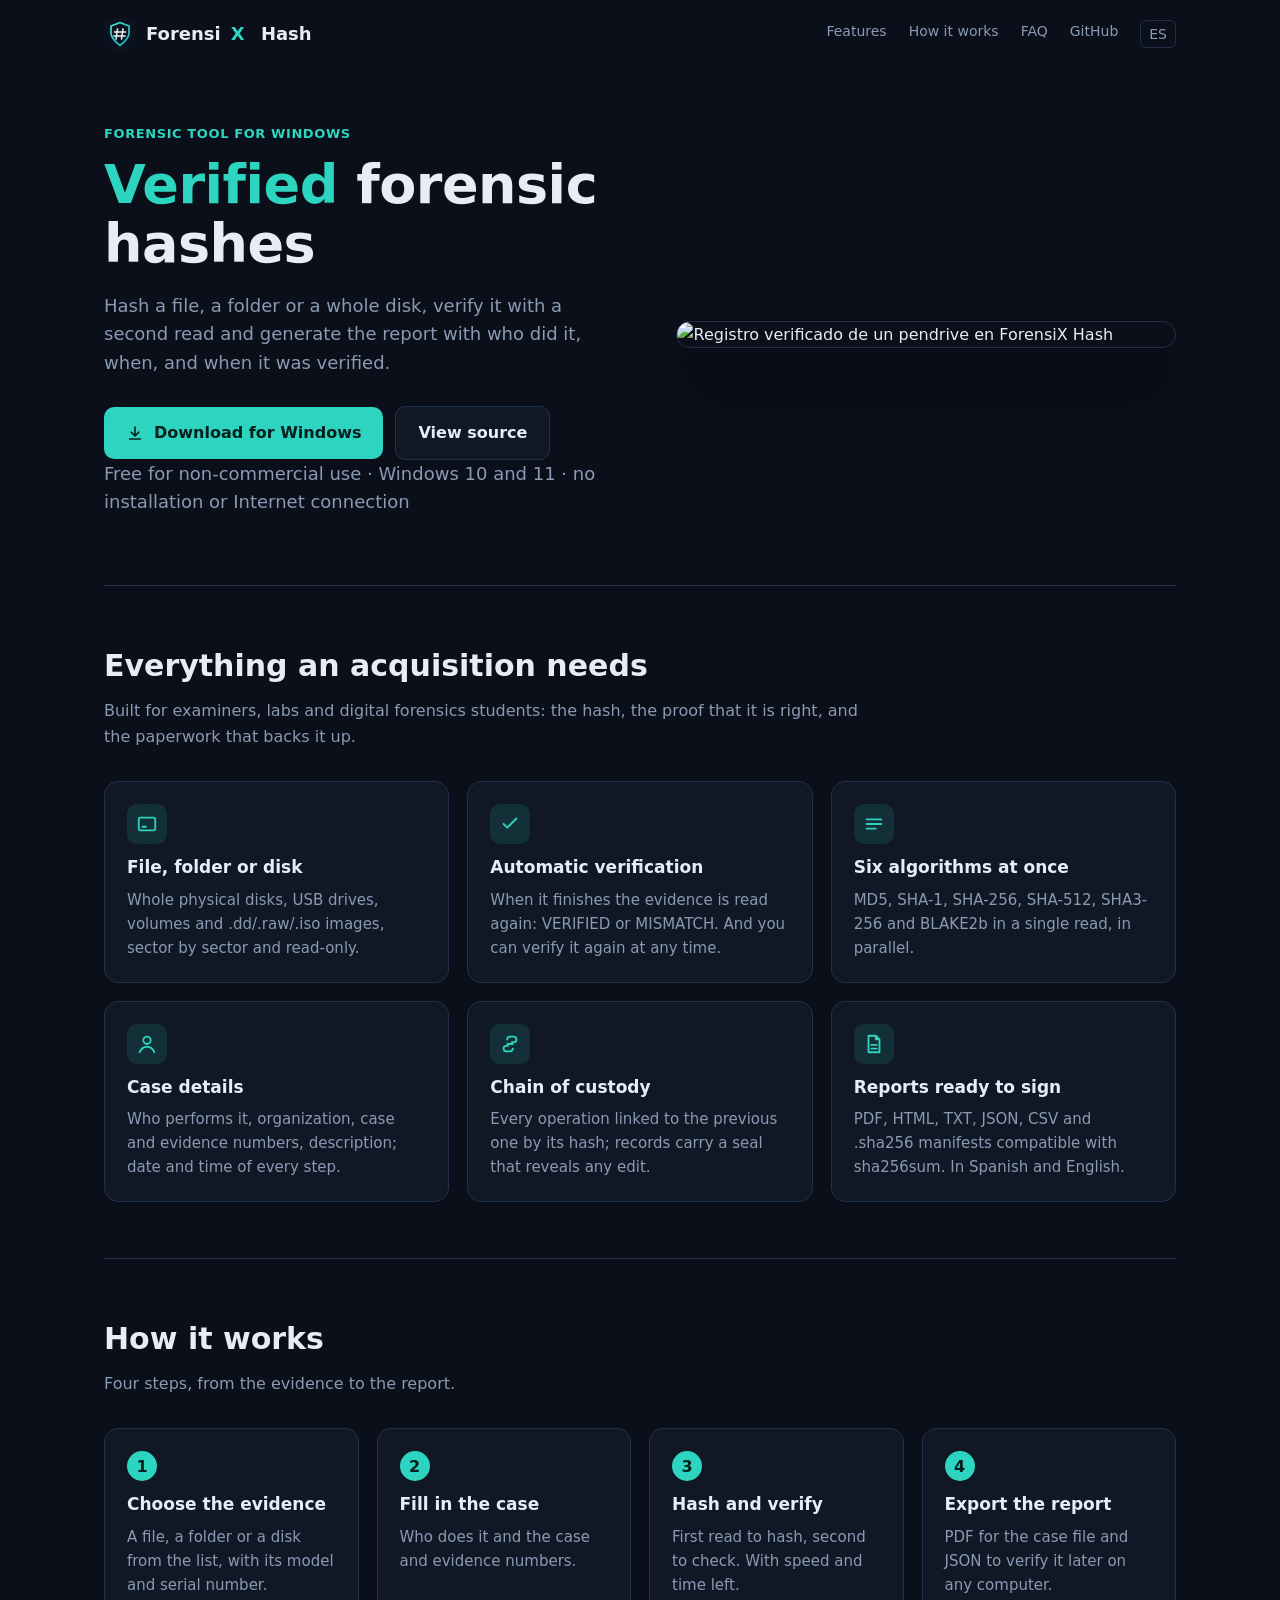
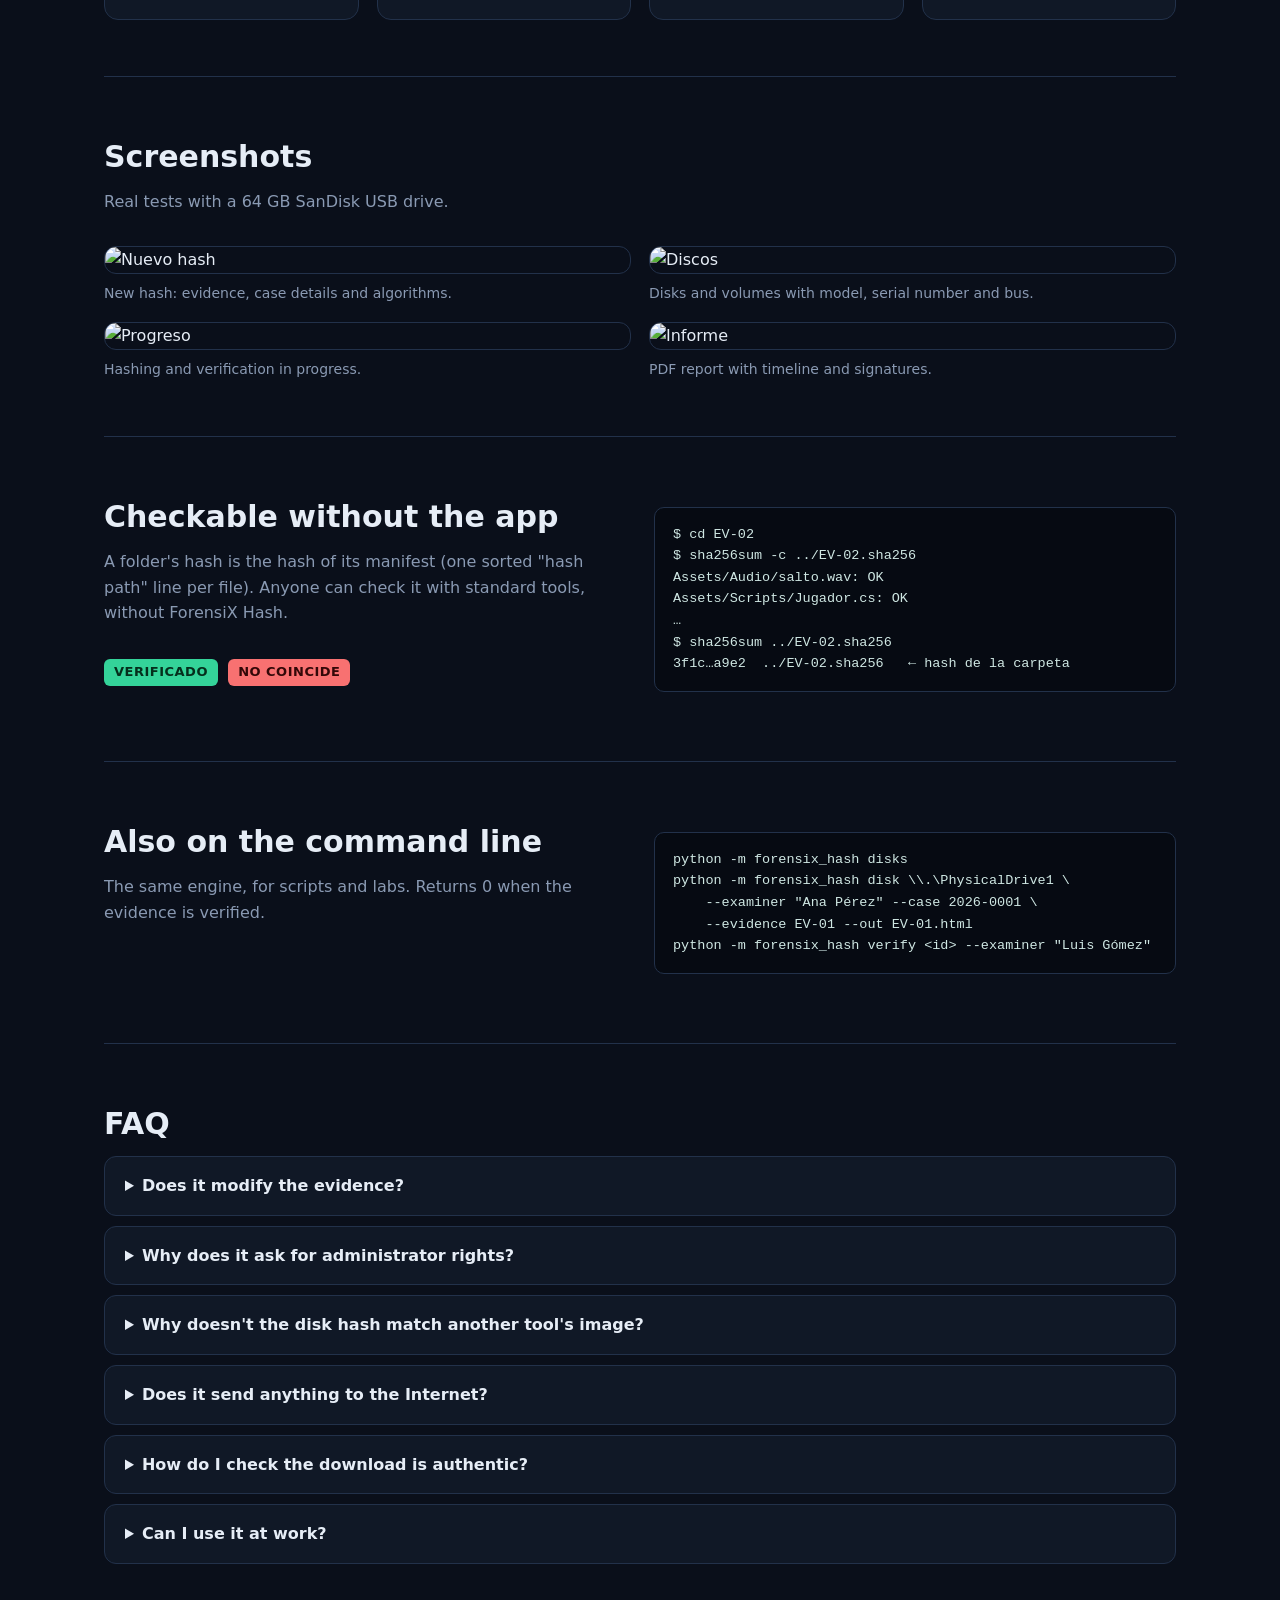
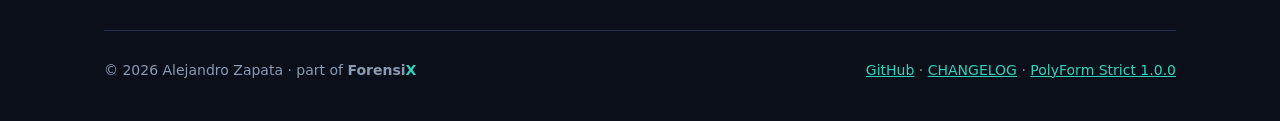
==== docs/index.html @ 22930529 "ForensiX Hash 1.0.0: hashes forenses verificados Hash de archivos, carpetas y discos (disco físico, " ====
<!doctype html>
<html lang="es">
<head>
  <meta charset="utf-8">
  <meta name="viewport" content="width=device-width, initial-scale=1">
  <title>ForensiX Hash · hashes forenses verificados</title>
  <meta name="description" content="Calcula y verifica los hashes de archivos, carpetas y discos con los datos del caso, cadena de custodia e informes PDF. Gratis para uso no comercial.">
  <link rel="icon" href="favicon.png" type="image/png">
  <meta property="og:title" content="ForensiX Hash">
  <meta property="og:description" content="Hashes forenses verificados de archivos, carpetas y discos, con cadena de custodia e informes.">
  <meta property="og:image" content="https://zapermaster.github.io/ForensiX-Hash/social.png">
  <meta property="og:url" content="https://zapermaster.github.io/ForensiX-Hash/">
  <meta name="twitter:card" content="summary_large_image">
  <style>
    :root {
      --bg: #0a0f1a; --panel: #101826; --panel-2: #152033; --border: #22314a;
      --text: #e6edf6; --muted: #8a9ab3; --accent: #2dd4bf; --ok: #34d399; --bad: #f87171;
      --mono: "Cascadia Mono", Consolas, ui-monospace, monospace;
    }
    * { box-sizing: border-box; }
    body { margin: 0; background: var(--bg); color: var(--text); font: 16px/1.6 "Segoe UI", system-ui, -apple-system, sans-serif; }
    a { color: var(--accent); }
    .wrap { max-width: 1120px; margin: 0 auto; padding: 0 24px; }
    nav { display: flex; align-items: center; justify-content: space-between; padding: 18px 0; }
    .brand { display: flex; align-items: center; gap: 10px; font-weight: 650; font-size: 18px; color: var(--text); text-decoration: none; }
    .brand b { color: var(--accent); }
    .brand img { width: 32px; height: 32px; }
    nav .links { display: flex; gap: 22px; font-size: 14px; }
    nav .links a { color: var(--muted); text-decoration: none; }
    nav .links a:hover { color: var(--text); }
    .lang { border: 1px solid var(--border); border-radius: 6px; padding: 2px 8px; }

    .hero { display: grid; grid-template-columns: 1.05fr 1fr; gap: 48px; align-items: center; padding: 56px 0 40px; }
    .eyebrow { color: var(--accent); font-weight: 600; letter-spacing: .6px; text-transform: uppercase; font-size: 13px; }
    h1 { font-size: clamp(34px, 5vw, 54px); line-height: 1.1; margin: 10px 0 18px; letter-spacing: -.5px; }
    h1 span { color: var(--accent); }
    .hero p { color: var(--muted); font-size: 18px; margin: 0 0 28px; }
    .cta { display: flex; gap: 12px; flex-wrap: wrap; align-items: center; }
    .button { display: inline-flex; align-items: center; gap: 10px; padding: 13px 22px; border-radius: 10px; font-weight: 600; text-decoration: none; }
    .button.primary { background: var(--accent); color: #04201d; }
    .button.secondary { border: 1px solid var(--border); color: var(--text); background: var(--panel); }
    .button svg { width: 18px; height: 18px; fill: none; stroke: currentColor; stroke-width: 2.2; stroke-linecap: round; stroke-linejoin: round; }
    .small { color: var(--muted); font-size: 13px; margin-top: 14px; }
    .shot { border-radius: 14px; border: 1px solid var(--border); box-shadow: 0 30px 80px rgba(0, 0, 0, .5); width: 100%; display: block; }

    section { padding: 56px 0; border-top: 1px solid var(--border); }
    h2 { font-size: 30px; margin: 0 0 8px; }
    .lead { color: var(--muted); margin: 0 0 32px; max-width: 760px; }
    .grid { display: grid; grid-template-columns: repeat(3, 1fr); gap: 18px; }
    .card { background: var(--panel); border: 1px solid var(--border); border-radius: 14px; padding: 22px; }
    .card h3 { margin: 10px 0 6px; font-size: 17px; }
    .card p { margin: 0; color: var(--muted); font-size: 15px; }
    .icon { width: 40px; height: 40px; border-radius: 10px; display: grid; place-items: center; background: rgba(45, 212, 191, .12); color: var(--accent); }
    .icon svg { width: 22px; height: 22px; fill: none; stroke: currentColor; stroke-width: 2; stroke-linecap: round; stroke-linejoin: round; }

    .steps { counter-reset: step; display: grid; grid-template-columns: repeat(4, 1fr); gap: 18px; }
    .steps .card::before { counter-increment: step; content: counter(step); display: grid; place-items: center; width: 30px; height: 30px; border-radius: 50%; background: var(--accent); color: #04201d; font-weight: 700; }

    .gallery { display: grid; grid-template-columns: 1fr 1fr; gap: 18px; }
    .gallery figure { margin: 0; }
    .gallery img { width: 100%; border-radius: 12px; border: 1px solid var(--border); display: block; }
    .gallery figcaption { color: var(--muted); font-size: 14px; margin-top: 8px; }

    pre { background: #060a12; border: 1px solid var(--border); border-radius: 10px; padding: 16px 18px; overflow: auto; font: 13.5px/1.6 var(--mono); color: #cfe7e3; }
    code { font-family: var(--mono); font-size: .92em; }
    .two { display: grid; grid-template-columns: 1fr 1fr; gap: 28px; align-items: start; }
    .verdict { display: inline-block; font-weight: 700; letter-spacing: .5px; padding: 3px 10px; border-radius: 6px; font-size: 13px; }
    .verdict.ok { background: var(--ok); color: #052e1c; }
    .verdict.bad { background: var(--bad); color: #330808; }

    details { background: var(--panel); border: 1px solid var(--border); border-radius: 12px; padding: 16px 20px; margin-bottom: 10px; }
    summary { cursor: pointer; font-weight: 600; }
    details p { color: var(--muted); margin: 10px 0 0; }

    footer { border-top: 1px solid var(--border); padding: 28px 0 40px; color: var(--muted); font-size: 14px; display: flex; justify-content: space-between; gap: 16px; flex-wrap: wrap; }

    @media (max-width: 880px) {
      .hero, .two, .gallery { grid-template-columns: 1fr; }
      .grid { grid-template-columns: 1fr 1fr; }
      .steps { grid-template-columns: 1fr 1fr; }
      nav .links a:not(.lang) { display: none; }
    }
    @media (max-width: 560px) { .grid, .steps { grid-template-columns: 1fr; } }
  </style>
</head>
<body>
<div class="wrap">
  <nav>
    <a class="brand" href="./"><img src="icon.png" alt="">Forensi<b>X</b>&nbsp;Hash</a>
    <div class="links">
      <a href="#funciones" data-es="Funciones" data-en="Features">Funciones</a>
      <a href="#como" data-es="Cómo funciona" data-en="How it works">Cómo funciona</a>
      <a href="#faq" data-es="Preguntas" data-en="FAQ">Preguntas</a>
      <a href="https://github.com/ZaperMaster/ForensiX-Hash">GitHub</a>
      <a href="#" class="lang" id="lang">EN</a>
    </div>
  </nav>

  <header class="hero">
    <div>
      <div class="eyebrow" data-es="Herramienta forense para Windows" data-en="Forensic tool for Windows">Herramienta forense para Windows</div>
      <h1 data-es-html="Hashes forenses <span>verificados</span>" data-en-html="<span>Verified</span> forensic hashes">Hashes forenses <span>verificados</span></h1>
      <p data-es="Calcula los hashes de un archivo, una carpeta o un disco completo, verifícalos con una segunda lectura y genera el informe con quién lo hizo, cuándo y cuándo se verificó."
         data-en="Hash a file, a folder or a whole disk, verify it with a second read and generate the report with who did it, when, and when it was verified.">Calcula los hashes de un archivo, una carpeta o un disco completo, verifícalos con una segunda lectura y genera el informe con quién lo hizo, cuándo y cuándo se verificó.</p>
      <div class="cta">
        <a class="button primary" href="https://github.com/ZaperMaster/ForensiX-Hash/releases/latest/download/ForensiX-Hash.exe">
          <svg viewBox="0 0 24 24"><path d="M12 4v12M7 11l5 5 5-5M5 20h14"/></svg><span data-es="Descargar para Windows" data-en="Download for Windows">Descargar para Windows</span></a>
        <a class="button secondary" href="https://github.com/ZaperMaster/ForensiX-Hash"><span data-es="Ver el código" data-en="View source">Ver el código</span></a>
      </div>
      <p class="small" data-es="Gratis para uso no comercial · Windows 10 y 11 · sin instalación ni conexión a Internet"
         data-en="Free for non-commercial use · Windows 10 and 11 · no installation or Internet connection">Gratis para uso no comercial · Windows 10 y 11 · sin instalación ni conexión a Internet</p>
    </div>
    <img class="shot" src="capturas/resultado.png" alt="Registro verificado de un pendrive en ForensiX Hash">
  </header>
</div>

<div class="wrap">
  <section id="funciones">
    <h2 data-es="Todo lo que necesita una adquisición" data-en="Everything an acquisition needs">Todo lo que necesita una adquisición</h2>
    <p class="lead" data-es="Pensada para peritos, laboratorios y estudiantes de informática forense: el hash, la prueba de que es correcto y el papel que lo acredita."
       data-en="Built for examiners, labs and digital forensics students: the hash, the proof that it is right, and the paperwork that backs it up.">Pensada para peritos, laboratorios y estudiantes de informática forense: el hash, la prueba de que es correcto y el papel que lo acredita.</p>
    <div class="grid">
      <div class="card"><div class="icon"><svg viewBox="0 0 24 24"><rect x="3" y="5" width="18" height="14" rx="2"/><path d="M7 15h4"/></svg></div>
        <h3 data-es="Archivo, carpeta o disco" data-en="File, folder or disk">Archivo, carpeta o disco</h3>
        <p data-es="Discos físicos completos, pendrives, volúmenes e imágenes .dd/.raw/.iso, sector a sector y en solo lectura."
           data-en="Whole physical disks, USB drives, volumes and .dd/.raw/.iso images, sector by sector and read-only.">Discos físicos completos, pendrives, volúmenes e imágenes .dd/.raw/.iso, sector a sector y en solo lectura.</p></div>
      <div class="card"><div class="icon"><svg viewBox="0 0 24 24"><path d="M5 12l4 4 10-10"/></svg></div>
        <h3 data-es="Verificación automática" data-en="Automatic verification">Verificación automática</h3>
        <p data-es="Al terminar se lee otra vez la evidencia: VERIFICADO o NO COINCIDE. Y se puede volver a verificar cuando quieras."
           data-en="When it finishes the evidence is read again: VERIFIED or MISMATCH. And you can verify it again at any time.">Al terminar se lee otra vez la evidencia: VERIFICADO o NO COINCIDE. Y se puede volver a verificar cuando quieras.</p></div>
      <div class="card"><div class="icon"><svg viewBox="0 0 24 24"><path d="M4 7h16M4 12h16M4 17h10"/></svg></div>
        <h3 data-es="Seis algoritmos a la vez" data-en="Six algorithms at once">Seis algoritmos a la vez</h3>
        <p data-es="MD5, SHA-1, SHA-256, SHA-512, SHA3-256 y BLAKE2b en una sola lectura, en paralelo."
           data-en="MD5, SHA-1, SHA-256, SHA-512, SHA3-256 and BLAKE2b in a single read, in parallel.">MD5, SHA-1, SHA-256, SHA-512, SHA3-256 y BLAKE2b en una sola lectura, en paralelo.</p></div>
      <div class="card"><div class="icon"><svg viewBox="0 0 24 24"><circle cx="12" cy="8" r="4"/><path d="M4 21c1.5-4 4.5-6 8-6s6.5 2 8 6"/></svg></div>
        <h3 data-es="Datos del caso" data-en="Case details">Datos del caso</h3>
        <p data-es="Quién lo hace, organización, nº de caso y de evidencia, descripción; fecha y hora de cada paso."
           data-en="Who performs it, organization, case and evidence numbers, description; date and time of every step.">Quién lo hace, organización, nº de caso y de evidencia, descripción; fecha y hora de cada paso.</p></div>
      <div class="card"><div class="icon"><svg viewBox="0 0 24 24"><path d="M9 7a3 3 0 0 1 3-3h4a3 3 0 0 1 0 6h-2M15 17a3 3 0 0 1-3 3H8a3 3 0 0 1 0-6h2M9 12h6"/></svg></div>
        <h3 data-es="Cadena de custodia" data-en="Chain of custody">Cadena de custodia</h3>
        <p data-es="Cada operación enlazada con la anterior por su hash; los registros llevan un sello que delata cualquier edición."
           data-en="Every operation linked to the previous one by its hash; records carry a seal that reveals any edit.">Cada operación enlazada con la anterior por su hash; los registros llevan un sello que delata cualquier edición.</p></div>
      <div class="card"><div class="icon"><svg viewBox="0 0 24 24"><path d="M6 3h8l4 4v14H6z M14 3v4h4 M9 13h6M9 17h6"/></svg></div>
        <h3 data-es="Informes listos para firmar" data-en="Reports ready to sign">Informes listos para firmar</h3>
        <p data-es="PDF, HTML, TXT, JSON, CSV y manifiestos .sha256 compatibles con sha256sum. En español e inglés."
           data-en="PDF, HTML, TXT, JSON, CSV and .sha256 manifests compatible with sha256sum. In Spanish and English.">PDF, HTML, TXT, JSON, CSV y manifiestos .sha256 compatibles con sha256sum. En español e inglés.</p></div>
    </div>
  </section>

  <section id="como">
    <h2 data-es="Cómo funciona" data-en="How it works">Cómo funciona</h2>
    <p class="lead" data-es="Cuatro pasos, de la evidencia al informe." data-en="Four steps, from the evidence to the report.">Cuatro pasos, de la evidencia al informe.</p>
    <div class="steps">
      <div class="card"><h3 data-es="Elige la evidencia" data-en="Choose the evidence">Elige la evidencia</h3><p data-es="Un archivo, una carpeta o un disco de la lista, con su modelo y número de serie." data-en="A file, a folder or a disk from the list, with its model and serial number.">Un archivo, una carpeta o un disco de la lista, con su modelo y número de serie.</p></div>
      <div class="card"><h3 data-es="Rellena el caso" data-en="Fill in the case">Rellena el caso</h3><p data-es="Quién lo hace y los números de caso y evidencia." data-en="Who does it and the case and evidence numbers.">Quién lo hace y los números de caso y evidencia.</p></div>
      <div class="card"><h3 data-es="Calcula y verifica" data-en="Hash and verify">Calcula y verifica</h3><p data-es="Primera lectura para calcular, segunda para comprobar. Con velocidad y tiempo restante." data-en="First read to hash, second to check. With speed and time left.">Primera lectura para calcular, segunda para comprobar. Con velocidad y tiempo restante.</p></div>
      <div class="card"><h3 data-es="Exporta el informe" data-en="Export the report">Exporta el informe</h3><p data-es="PDF para el expediente y JSON para verificarlo después en cualquier equipo." data-en="PDF for the case file and JSON to verify it later on any computer.">PDF para el expediente y JSON para verificarlo después en cualquier equipo.</p></div>
    </div>
  </section>

  <section>
    <h2 data-es="Capturas" data-en="Screenshots">Capturas</h2>
    <p class="lead" data-es="Pruebas reales con un pendrive USB SanDisk de 64 GB." data-en="Real tests with a 64 GB SanDisk USB drive.">Pruebas reales con un pendrive USB SanDisk de 64 GB.</p>
    <div class="gallery">
      <figure><img src="capturas/nuevo.png" alt="Nuevo hash" loading="lazy"><figcaption data-es="Nuevo hash: evidencia, datos del caso y algoritmos." data-en="New hash: evidence, case details and algorithms.">Nuevo hash: evidencia, datos del caso y algoritmos.</figcaption></figure>
      <figure><img src="capturas/discos.png" alt="Discos" loading="lazy"><figcaption data-es="Discos y volúmenes con modelo, número de serie y conexión." data-en="Disks and volumes with model, serial number and bus.">Discos y volúmenes con modelo, número de serie y conexión.</figcaption></figure>
      <figure><img src="capturas/progreso.png" alt="Progreso" loading="lazy"><figcaption data-es="Cálculo y verificación en curso." data-en="Hashing and verification in progress.">Cálculo y verificación en curso.</figcaption></figure>
      <figure><img src="capturas/informe.png" alt="Informe" loading="lazy"><figcaption data-es="Informe PDF con cronología y firmas." data-en="PDF report with timeline and signatures.">Informe PDF con cronología y firmas.</figcaption></figure>
    </div>
  </section>

  <section>
    <div class="two">
      <div>
        <h2 data-es="Comprobable sin la app" data-en="Checkable without the app">Comprobable sin la app</h2>
        <p class="lead" data-es="El hash de una carpeta es el hash de su manifiesto («hash  ruta» por archivo, ordenado). Cualquiera puede comprobarlo con herramientas estándar, sin ForensiX Hash."
           data-en="A folder's hash is the hash of its manifest (one sorted &quot;hash  path&quot; line per file). Anyone can check it with standard tools, without ForensiX Hash.">El hash de una carpeta es el hash de su manifiesto («hash  ruta» por archivo, ordenado). Cualquiera puede comprobarlo con herramientas estándar, sin ForensiX Hash.</p>
        <p><span class="verdict ok">VERIFICADO</span> &nbsp;<span class="verdict bad">NO COINCIDE</span></p>
      </div>
<pre>$ cd EV-02
$ sha256sum -c ../EV-02.sha256
Assets/Audio/salto.wav: OK
Assets/Scripts/Jugador.cs: OK
…
$ sha256sum ../EV-02.sha256
3f1c…a9e2  ../EV-02.sha256   ← hash de la carpeta</pre>
    </div>
  </section>

  <section>
    <div class="two">
      <div>
        <h2 data-es="También en la línea de comandos" data-en="Also on the command line">También en la línea de comandos</h2>
        <p class="lead" data-es="El mismo motor, para scripts y laboratorios. Devuelve 0 si la evidencia queda verificada."
           data-en="The same engine, for scripts and labs. Returns 0 when the evidence is verified.">El mismo motor, para scripts y laboratorios. Devuelve 0 si la evidencia queda verificada.</p>
      </div>
<pre>python -m forensix_hash disks
python -m forensix_hash disk \\.\PhysicalDrive1 \
    --examiner "Ana Pérez" --case 2026-0001 \
    --evidence EV-01 --out EV-01.html
python -m forensix_hash verify &lt;id&gt; --examiner "Luis Gómez"</pre>
    </div>
  </section>

  <section id="faq">
    <h2 data-es="Preguntas frecuentes" data-en="FAQ">Preguntas frecuentes</h2>
    <details><summary data-es="¿Modifica la evidencia?" data-en="Does it modify the evidence?">¿Modifica la evidencia?</summary>
      <p data-es="No. Todo se abre en modo solo lectura. Aun así, para evidencias reales conecta los discos con un bloqueador de escritura: Windows puede escribir en un volumen al montarlo."
         data-en="No. Everything is opened read-only. Even so, connect real evidence disks through a write blocker: Windows may write to a volume when it mounts it.">No. Todo se abre en modo solo lectura. Aun así, para evidencias reales conecta los discos con un bloqueador de escritura: Windows puede escribir en un volumen al montarlo.</p></details>
    <details><summary data-es="¿Por qué pide permisos de administrador?" data-en="Why does it ask for administrator rights?">¿Por qué pide permisos de administrador?</summary>
      <p data-es="Windows solo permite leer un disco entero (sector a sector) a un administrador. Para archivos, carpetas e imágenes de disco no hace falta."
         data-en="Windows only lets an administrator read a whole disk (sector by sector). Files, folders and disk images do not need it.">Windows solo permite leer un disco entero (sector a sector) a un administrador. Para archivos, carpetas e imágenes de disco no hace falta.</p></details>
    <details><summary data-es="¿Por qué el hash del disco no coincide con el de la imagen de otra herramienta?" data-en="Why doesn't the disk hash match another tool's image?">¿Por qué el hash del disco no coincide con el de la imagen de otra herramienta?</summary>
      <p data-es="Comprueba que ambos cubren lo mismo: disco físico completo (\\.\PhysicalDriveN) frente a un volumen (\\.\D:). El hash del disco completo debe coincidir con el de una imagen dd sin comprimir del mismo disco."
         data-en="Check that both cover the same thing: whole physical disk (\\.\PhysicalDriveN) versus a volume (\\.\D:). The whole-disk hash must match an uncompressed dd image of the same disk.">Comprueba que ambos cubren lo mismo: disco físico completo (\\.\PhysicalDriveN) frente a un volumen (\\.\D:). El hash del disco completo debe coincidir con el de una imagen dd sin comprimir del mismo disco.</p></details>
    <details><summary data-es="¿Envía algo a Internet?" data-en="Does it send anything to the Internet?">¿Envía algo a Internet?</summary>
      <p data-es="No. Todo se guarda en tu equipo (%LOCALAPPDATA%\ForensiX Hash) y la app no se conecta a ningún servidor."
         data-en="No. Everything is stored on your computer (%LOCALAPPDATA%\ForensiX Hash) and the app does not connect to any server.">No. Todo se guarda en tu equipo (%LOCALAPPDATA%\ForensiX Hash) y la app no se conecta a ningún servidor.</p></details>
    <details><summary data-es="¿Cómo compruebo que la descarga es auténtica?" data-en="How do I check the download is authentic?">¿Cómo compruebo que la descarga es auténtica?</summary>
      <p data-es="Cada versión publica SHA256SUMS.txt. En PowerShell: Get-FileHash ForensiX-Hash.exe -Algorithm SHA256, y compara el valor."
         data-en="Each release publishes SHA256SUMS.txt. In PowerShell: Get-FileHash ForensiX-Hash.exe -Algorithm SHA256, and compare the value.">Cada versión publica SHA256SUMS.txt. En PowerShell: Get-FileHash ForensiX-Hash.exe -Algorithm SHA256, y compara el valor.</p></details>
    <details><summary data-es="¿Puedo usarla en mi trabajo?" data-en="Can I use it at work?">¿Puedo usarla en mi trabajo?</summary>
      <p data-es="Es gratuita para fines no comerciales, incluidas instituciones públicas, educativas y organizaciones sin ánimo de lucro (licencia PolyForm Strict). Para uso comercial, abre una issue en GitHub."
         data-en="It is free for non-commercial purposes, including public, educational and non-profit organizations (PolyForm Strict license). For commercial use, open an issue on GitHub.">Es gratuita para fines no comerciales, incluidas instituciones públicas, educativas y organizaciones sin ánimo de lucro (licencia PolyForm Strict). Para uso comercial, abre una issue en GitHub.</p></details>
  </section>

  <footer>
    <span>© 2026 Alejandro Zapata · <span data-es="parte de" data-en="part of">parte de</span> <b>Forensi<span style="color:var(--accent)">X</span></b></span>
    <span><a href="https://github.com/ZaperMaster/ForensiX-Hash">GitHub</a> · <a href="https://github.com/ZaperMaster/ForensiX-Hash/blob/main/CHANGELOG.md">CHANGELOG</a> · <a href="https://github.com/ZaperMaster/ForensiX-Hash/blob/main/LICENSE">PolyForm Strict 1.0.0</a></span>
  </footer>
</div>

<script>
  // Español / inglés: los textos están en data-es / data-en (data-*-html si llevan etiquetas).
  (function () {
    var lang = "es";
    try { lang = localStorage.getItem("forensix.lang") || (navigator.language.indexOf("es") === 0 ? "es" : "en"); } catch (e) {}
    function apply() {
      document.documentElement.lang = lang;
      document.querySelectorAll("[data-es]").forEach(function (el) { el.textContent = el.getAttribute("data-" + lang); });
      document.querySelectorAll("[data-es-html]").forEach(function (el) { el.innerHTML = el.getAttribute("data-" + lang + "-html"); });
      document.getElementById("lang").textContent = lang === "es" ? "EN" : "ES";
    }
    document.getElementById("lang").addEventListener("click", function (event) {
      event.preventDefault();
      lang = lang === "es" ? "en" : "es";
      try { localStorage.setItem("forensix.lang", lang); } catch (e) {}
      apply();
    });
    apply();
  })();
</script>
</body>
</html>
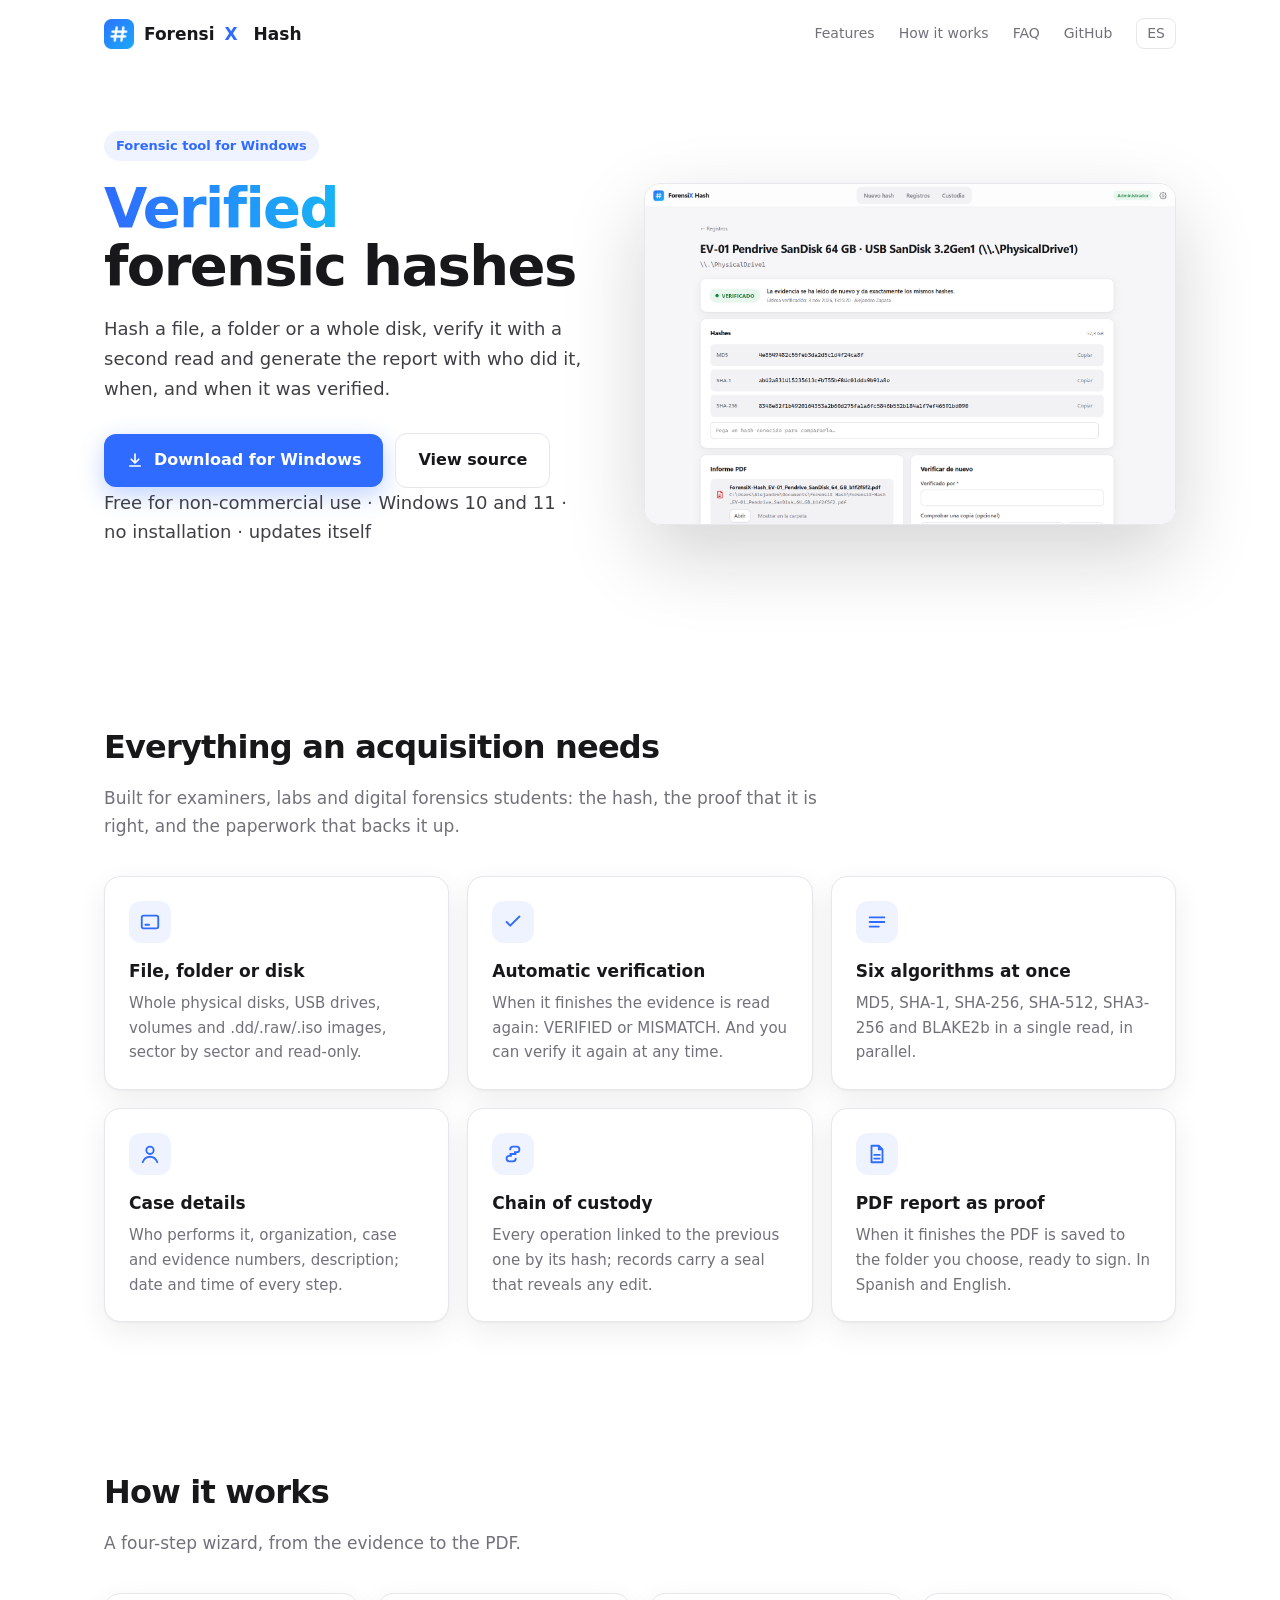
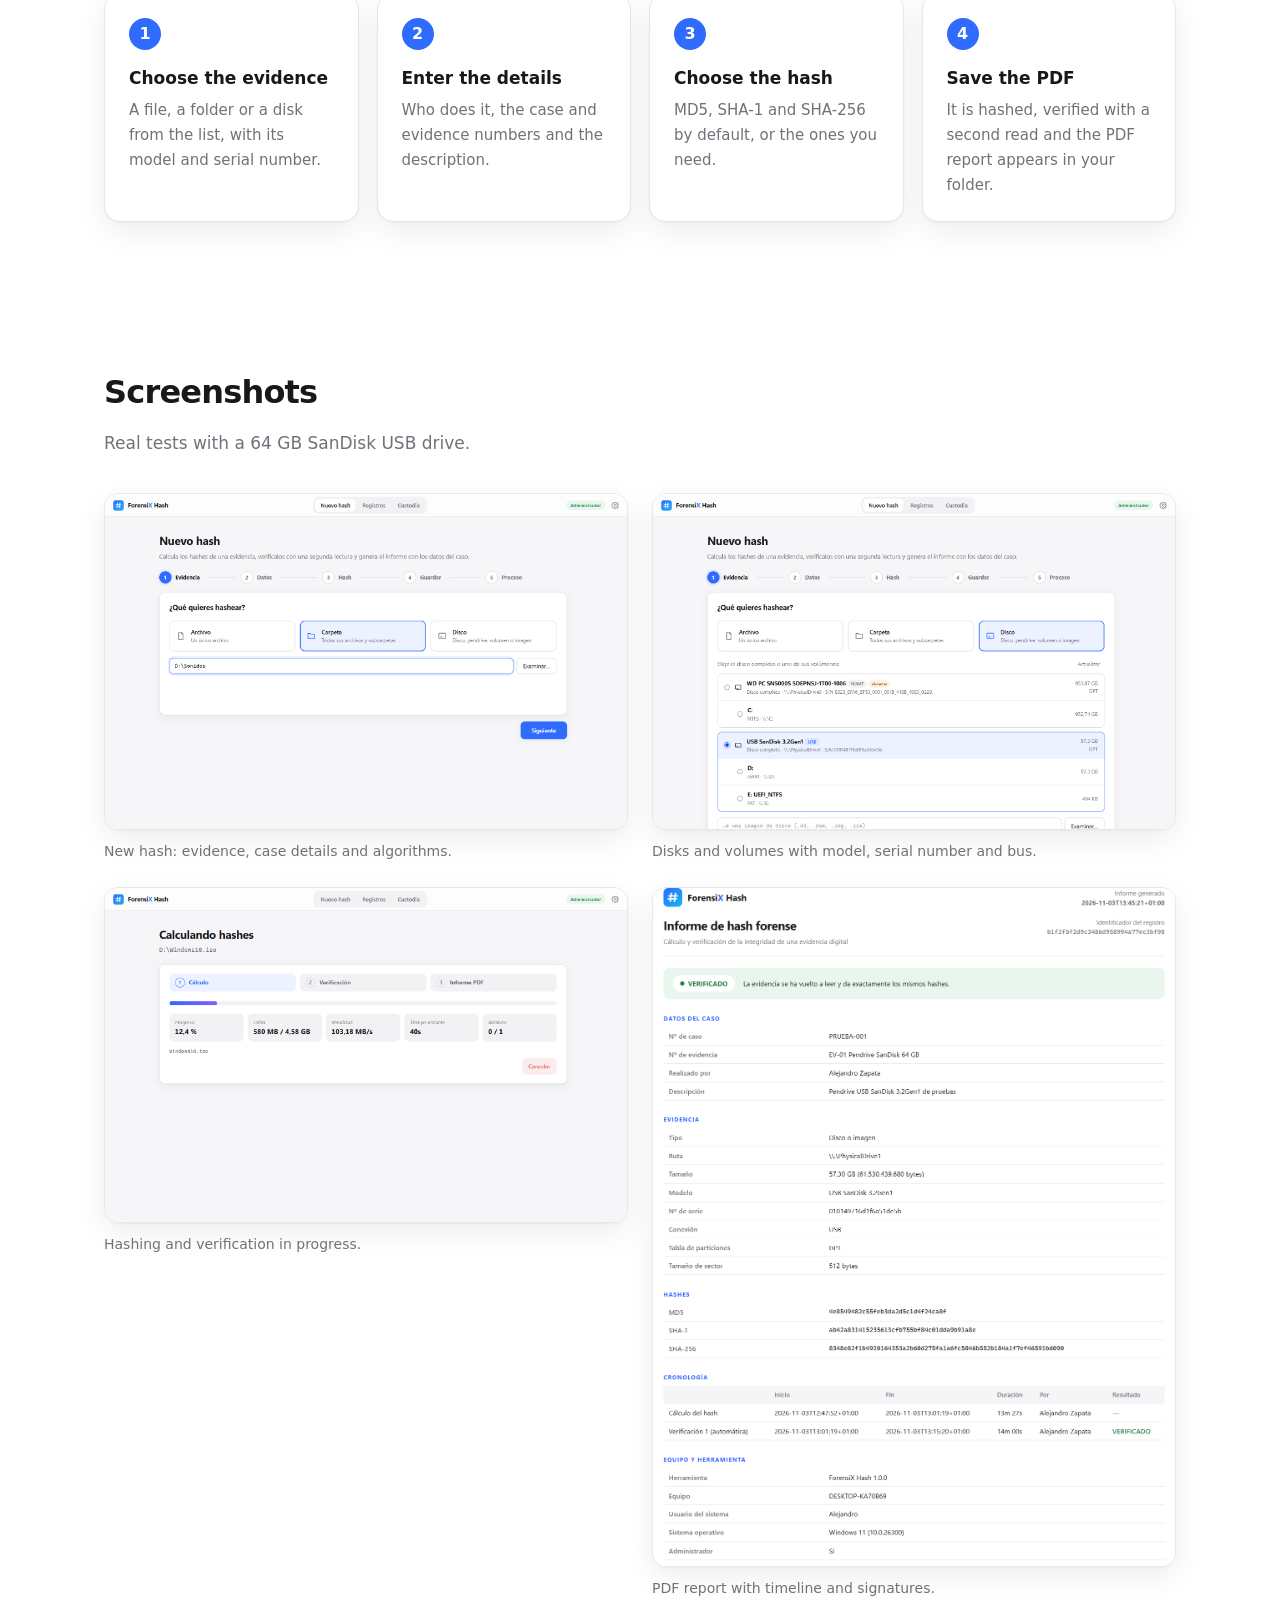
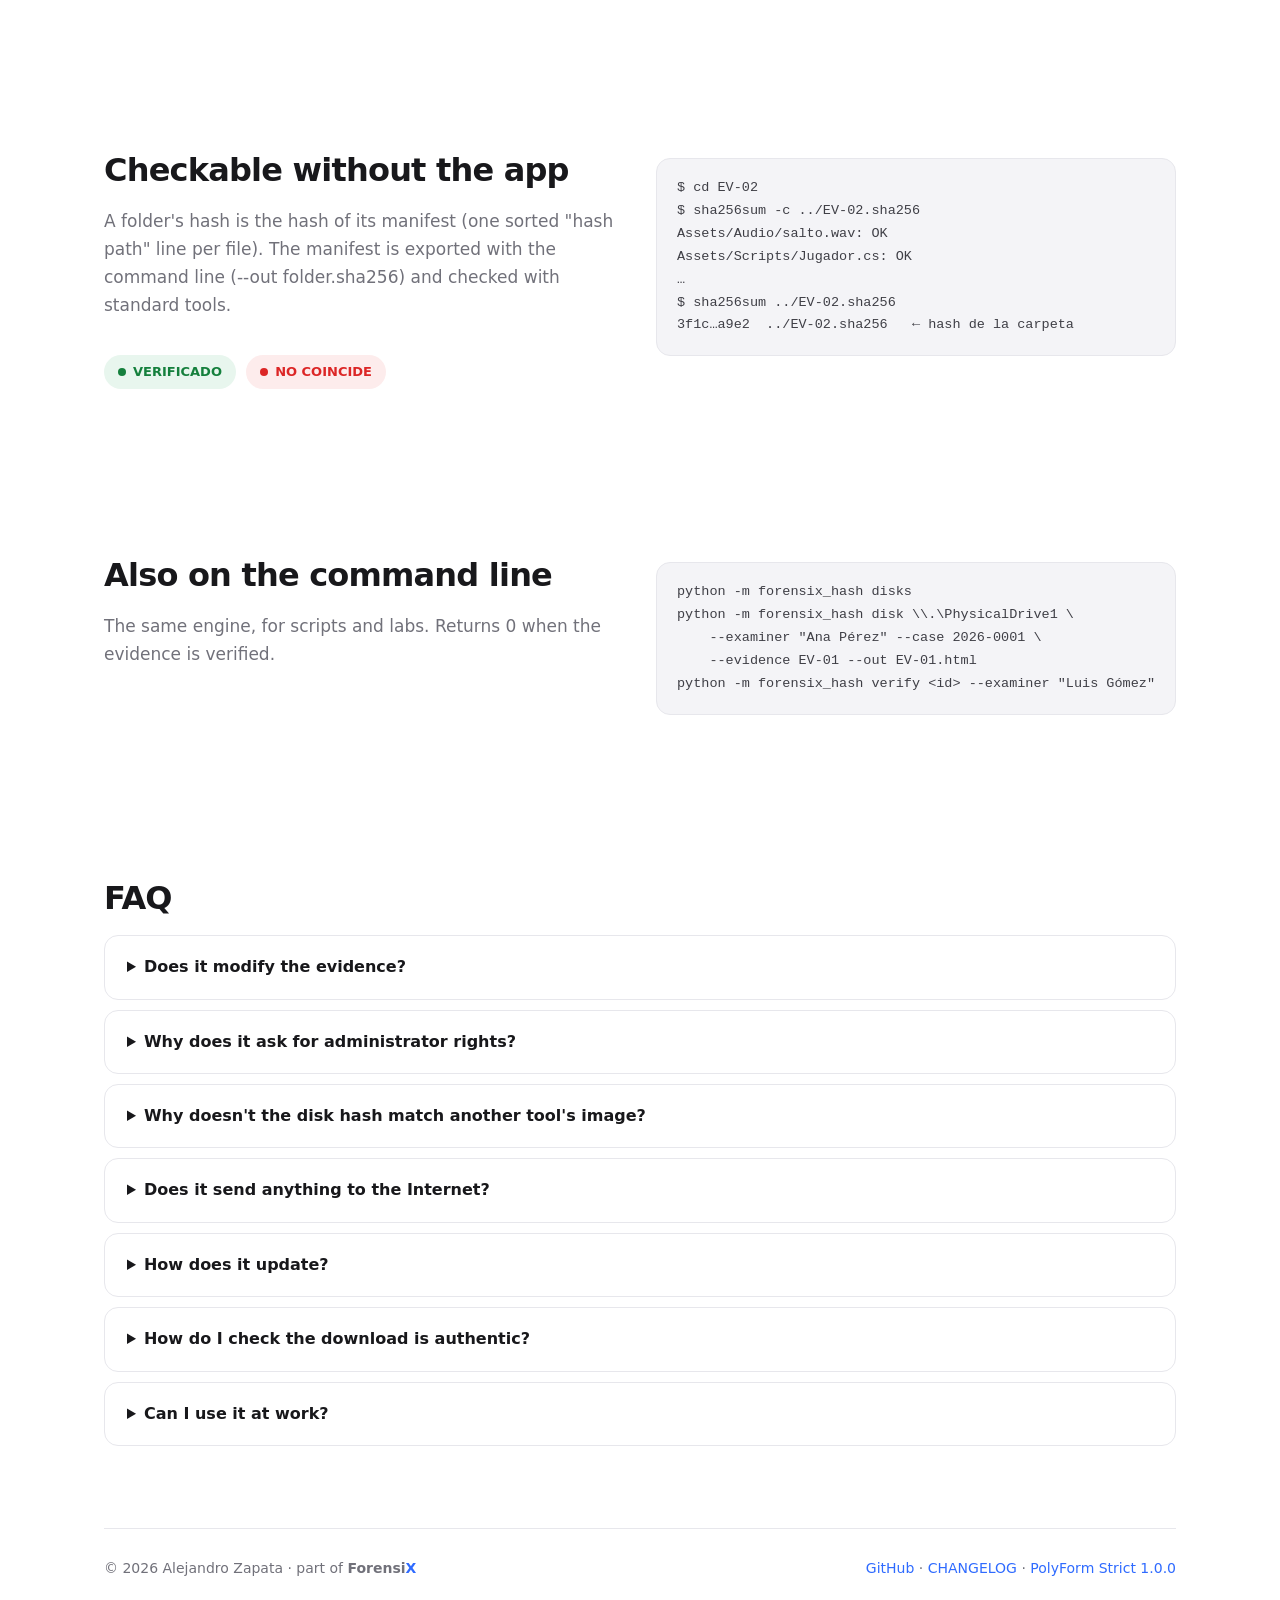
==== commit b10c0e40: "Asistente por pasos, informe PDF, temas, ajustes y actualizaciones firmadas - Nuevo hash en cuatro p" ====
--- a/docs/index.html
+++ b/docs/index.html
@@ -13,66 +13,78 @@
   <meta name="twitter:card" content="summary_large_image">
   <style>
     :root {
-      --bg: #0a0f1a; --panel: #101826; --panel-2: #152033; --border: #22314a;
-      --text: #e6edf6; --muted: #8a9ab3; --accent: #2dd4bf; --ok: #34d399; --bad: #f87171;
+      --bg: #ffffff; --soft: #f6f6f8; --surface: #ffffff; --border: #e7e7ec; --text: #18181b; --text-2: #3f3f46;
+      --muted: #71717a; --accent: #2f6bff; --accent-soft: rgba(47, 107, 255, .08); --ok: #15803d; --ok-soft: #e8f6ee;
+      --bad: #dc2626; --bad-soft: #fdecec; --code: #f4f4f7;
       --mono: "Cascadia Mono", Consolas, ui-monospace, monospace;
+      --shadow: 0 1px 2px rgba(16, 16, 24, .04), 0 10px 30px rgba(16, 16, 24, .07);
+    }
+    @media (prefers-color-scheme: dark) {
+      :root {
+        --bg: #0e0f12; --soft: #141519; --surface: #17181c; --border: #2a2b32; --text: #f2f2f5; --text-2: #d4d4da;
+        --muted: #9b9ba7; --accent: #5b8cff; --accent-soft: rgba(91, 140, 255, .14); --ok: #34d399; --ok-soft: rgba(52, 211, 153, .12);
+        --bad: #f87171; --bad-soft: rgba(248, 113, 113, .12); --code: #1f2026; --shadow: none;
+      }
     }
     * { box-sizing: border-box; }
-    body { margin: 0; background: var(--bg); color: var(--text); font: 16px/1.6 "Segoe UI", system-ui, -apple-system, sans-serif; }
-    a { color: var(--accent); }
+    body { margin: 0; background: var(--bg); color: var(--text); font: 16px/1.65 "Segoe UI Variable Text", "Segoe UI", system-ui, -apple-system, sans-serif; -webkit-font-smoothing: antialiased; }
+    a { color: var(--accent); text-decoration: none; }
     .wrap { max-width: 1120px; margin: 0 auto; padding: 0 24px; }
     nav { display: flex; align-items: center; justify-content: space-between; padding: 18px 0; }
-    .brand { display: flex; align-items: center; gap: 10px; font-weight: 650; font-size: 18px; color: var(--text); text-decoration: none; }
+    .brand { display: flex; align-items: center; gap: 10px; font-weight: 650; font-size: 17px; color: var(--text); }
     .brand b { color: var(--accent); }
-    .brand img { width: 32px; height: 32px; }
-    nav .links { display: flex; gap: 22px; font-size: 14px; }
-    nav .links a { color: var(--muted); text-decoration: none; }
+    .brand img { width: 30px; height: 30px; }
+    nav .links { display: flex; gap: 24px; font-size: 14px; align-items: center; }
+    nav .links a { color: var(--muted); }
     nav .links a:hover { color: var(--text); }
-    .lang { border: 1px solid var(--border); border-radius: 6px; padding: 2px 8px; }
-
-    .hero { display: grid; grid-template-columns: 1.05fr 1fr; gap: 48px; align-items: center; padding: 56px 0 40px; }
-    .eyebrow { color: var(--accent); font-weight: 600; letter-spacing: .6px; text-transform: uppercase; font-size: 13px; }
-    h1 { font-size: clamp(34px, 5vw, 54px); line-height: 1.1; margin: 10px 0 18px; letter-spacing: -.5px; }
-    h1 span { color: var(--accent); }
-    .hero p { color: var(--muted); font-size: 18px; margin: 0 0 28px; }
+    .lang { border: 1px solid var(--border); border-radius: 8px; padding: 3px 10px; }
+
+    .hero { display: grid; grid-template-columns: 1fr 1.1fr; gap: 56px; align-items: center; padding: 64px 0 72px; }
+    .eyebrow { display: inline-block; font-weight: 600; font-size: 13px; color: var(--accent); background: var(--accent-soft); padding: 4px 12px; border-radius: 99px; }
+    h1 { font-size: clamp(36px, 5vw, 56px); line-height: 1.05; margin: 18px 0 18px; letter-spacing: -1.6px; font-weight: 750; }
+    h1 span { background: linear-gradient(90deg, #2f6bff, #18b4f5); -webkit-background-clip: text; background-clip: text; color: transparent; }
+    .hero p { color: var(--text-2); font-size: 18px; margin: 0 0 30px; }
     .cta { display: flex; gap: 12px; flex-wrap: wrap; align-items: center; }
-    .button { display: inline-flex; align-items: center; gap: 10px; padding: 13px 22px; border-radius: 10px; font-weight: 600; text-decoration: none; }
-    .button.primary { background: var(--accent); color: #04201d; }
-    .button.secondary { border: 1px solid var(--border); color: var(--text); background: var(--panel); }
+    .button { display: inline-flex; align-items: center; gap: 10px; padding: 13px 22px; border-radius: 12px; font-weight: 600; }
+    .button.primary { background: var(--accent); color: #fff; box-shadow: 0 8px 24px rgba(47, 107, 255, .3); }
+    .button.primary:hover { filter: brightness(1.06); }
+    .button.secondary { color: var(--text); background: var(--surface); border: 1px solid var(--border); }
     .button svg { width: 18px; height: 18px; fill: none; stroke: currentColor; stroke-width: 2.2; stroke-linecap: round; stroke-linejoin: round; }
-    .small { color: var(--muted); font-size: 13px; margin-top: 14px; }
-    .shot { border-radius: 14px; border: 1px solid var(--border); box-shadow: 0 30px 80px rgba(0, 0, 0, .5); width: 100%; display: block; }
-
-    section { padding: 56px 0; border-top: 1px solid var(--border); }
-    h2 { font-size: 30px; margin: 0 0 8px; }
-    .lead { color: var(--muted); margin: 0 0 32px; max-width: 760px; }
+    .small { color: var(--muted); font-size: 13.5px; margin-top: 16px; }
+    .shot { border-radius: 16px; border: 1px solid var(--border); box-shadow: 0 30px 80px rgba(16, 16, 24, .18); width: 100%; display: block; }
+
+    section { padding: 72px 0; }
+    section.soft { background: var(--soft); }
+    h2 { font-size: 32px; margin: 0 0 10px; letter-spacing: -.8px; font-weight: 700; }
+    .lead { color: var(--muted); margin: 0 0 36px; max-width: 720px; font-size: 17px; }
     .grid { display: grid; grid-template-columns: repeat(3, 1fr); gap: 18px; }
-    .card { background: var(--panel); border: 1px solid var(--border); border-radius: 14px; padding: 22px; }
-    .card h3 { margin: 10px 0 6px; font-size: 17px; }
+    .card { background: var(--surface); border: 1px solid var(--border); border-radius: 16px; padding: 24px; box-shadow: var(--shadow); }
+    .card h3 { margin: 14px 0 6px; font-size: 17px; font-weight: 650; }
     .card p { margin: 0; color: var(--muted); font-size: 15px; }
-    .icon { width: 40px; height: 40px; border-radius: 10px; display: grid; place-items: center; background: rgba(45, 212, 191, .12); color: var(--accent); }
+    .icon { width: 42px; height: 42px; border-radius: 12px; display: grid; place-items: center; background: var(--accent-soft); color: var(--accent); }
     .icon svg { width: 22px; height: 22px; fill: none; stroke: currentColor; stroke-width: 2; stroke-linecap: round; stroke-linejoin: round; }
 
     .steps { counter-reset: step; display: grid; grid-template-columns: repeat(4, 1fr); gap: 18px; }
-    .steps .card::before { counter-increment: step; content: counter(step); display: grid; place-items: center; width: 30px; height: 30px; border-radius: 50%; background: var(--accent); color: #04201d; font-weight: 700; }
-
-    .gallery { display: grid; grid-template-columns: 1fr 1fr; gap: 18px; }
+    .steps .card::before { counter-increment: step; content: counter(step); display: grid; place-items: center; width: 32px; height: 32px; border-radius: 50%; background: var(--accent); color: #fff; font-weight: 700; }
+
+    .gallery { display: grid; grid-template-columns: 1fr 1fr; gap: 24px; }
     .gallery figure { margin: 0; }
-    .gallery img { width: 100%; border-radius: 12px; border: 1px solid var(--border); display: block; }
-    .gallery figcaption { color: var(--muted); font-size: 14px; margin-top: 8px; }
-
-    pre { background: #060a12; border: 1px solid var(--border); border-radius: 10px; padding: 16px 18px; overflow: auto; font: 13.5px/1.6 var(--mono); color: #cfe7e3; }
+    .gallery img { width: 100%; border-radius: 14px; border: 1px solid var(--border); display: block; box-shadow: var(--shadow); }
+    .gallery figcaption { color: var(--muted); font-size: 14px; margin-top: 10px; }
+
+    pre { background: var(--code); border: 1px solid var(--border); border-radius: 14px; padding: 18px 20px; overflow: auto; font: 13.5px/1.7 var(--mono); color: var(--text-2); }
     code { font-family: var(--mono); font-size: .92em; }
-    .two { display: grid; grid-template-columns: 1fr 1fr; gap: 28px; align-items: start; }
-    .verdict { display: inline-block; font-weight: 700; letter-spacing: .5px; padding: 3px 10px; border-radius: 6px; font-size: 13px; }
-    .verdict.ok { background: var(--ok); color: #052e1c; }
-    .verdict.bad { background: var(--bad); color: #330808; }
-
-    details { background: var(--panel); border: 1px solid var(--border); border-radius: 12px; padding: 16px 20px; margin-bottom: 10px; }
+    .two { display: grid; grid-template-columns: 1fr 1fr; gap: 32px; align-items: start; }
+    .verdict { display: inline-flex; align-items: center; gap: 7px; font-weight: 700; font-size: 13px; padding: 6px 14px; border-radius: 99px; }
+    .verdict::before { content: ""; width: 8px; height: 8px; border-radius: 50%; background: currentColor; }
+    .verdict.ok { background: var(--ok-soft); color: var(--ok); }
+    .verdict.bad { background: var(--bad-soft); color: var(--bad); }
+
+    details { background: var(--surface); border: 1px solid var(--border); border-radius: 14px; padding: 18px 22px; margin-bottom: 10px; }
     summary { cursor: pointer; font-weight: 600; }
     details p { color: var(--muted); margin: 10px 0 0; }
 
-    footer { border-top: 1px solid var(--border); padding: 28px 0 40px; color: var(--muted); font-size: 14px; display: flex; justify-content: space-between; gap: 16px; flex-wrap: wrap; }
+    footer { border-top: 1px solid var(--border); padding: 28px 0 44px; color: var(--muted); font-size: 14px; display: flex; justify-content: space-between; gap: 16px; flex-wrap: wrap; }
 
     @media (max-width: 880px) {
       .hero, .two, .gallery { grid-template-columns: 1fr; }
@@ -107,8 +119,8 @@
           <svg viewBox="0 0 24 24"><path d="M12 4v12M7 11l5 5 5-5M5 20h14"/></svg><span data-es="Descargar para Windows" data-en="Download for Windows">Descargar para Windows</span></a>
         <a class="button secondary" href="https://github.com/ZaperMaster/ForensiX-Hash"><span data-es="Ver el código" data-en="View source">Ver el código</span></a>
       </div>
-      <p class="small" data-es="Gratis para uso no comercial · Windows 10 y 11 · sin instalación ni conexión a Internet"
-         data-en="Free for non-commercial use · Windows 10 and 11 · no installation or Internet connection">Gratis para uso no comercial · Windows 10 y 11 · sin instalación ni conexión a Internet</p>
+      <p class="small" data-es="Gratis para uso no comercial · Windows 10 y 11 · sin instalación · se actualiza sola"
+         data-en="Free for non-commercial use · Windows 10 and 11 · no installation · updates itself">Gratis para uso no comercial · Windows 10 y 11 · sin instalación · se actualiza sola</p>
     </div>
     <img class="shot" src="capturas/resultado.png" alt="Registro verificado de un pendrive en ForensiX Hash">
   </header>
@@ -141,24 +153,24 @@
         <p data-es="Cada operación enlazada con la anterior por su hash; los registros llevan un sello que delata cualquier edición."
            data-en="Every operation linked to the previous one by its hash; records carry a seal that reveals any edit.">Cada operación enlazada con la anterior por su hash; los registros llevan un sello que delata cualquier edición.</p></div>
       <div class="card"><div class="icon"><svg viewBox="0 0 24 24"><path d="M6 3h8l4 4v14H6z M14 3v4h4 M9 13h6M9 17h6"/></svg></div>
-        <h3 data-es="Informes listos para firmar" data-en="Reports ready to sign">Informes listos para firmar</h3>
-        <p data-es="PDF, HTML, TXT, JSON, CSV y manifiestos .sha256 compatibles con sha256sum. En español e inglés."
-           data-en="PDF, HTML, TXT, JSON, CSV and .sha256 manifests compatible with sha256sum. In Spanish and English.">PDF, HTML, TXT, JSON, CSV y manifiestos .sha256 compatibles con sha256sum. En español e inglés.</p></div>
+        <h3 data-es="Informe PDF como comprobante" data-en="PDF report as proof">Informe PDF como comprobante</h3>
+        <p data-es="Al terminar se guarda el PDF en la carpeta que elijas, listo para firmar. En español e inglés."
+           data-en="When it finishes the PDF is saved to the folder you choose, ready to sign. In Spanish and English.">Al terminar se guarda el PDF en la carpeta que elijas, listo para firmar. En español e inglés.</p></div>
     </div>
   </section>
 
   <section id="como">
     <h2 data-es="Cómo funciona" data-en="How it works">Cómo funciona</h2>
-    <p class="lead" data-es="Cuatro pasos, de la evidencia al informe." data-en="Four steps, from the evidence to the report.">Cuatro pasos, de la evidencia al informe.</p>
+    <p class="lead" data-es="Un asistente de cuatro pasos, de la evidencia al PDF." data-en="A four-step wizard, from the evidence to the PDF.">Un asistente de cuatro pasos, de la evidencia al PDF.</p>
     <div class="steps">
       <div class="card"><h3 data-es="Elige la evidencia" data-en="Choose the evidence">Elige la evidencia</h3><p data-es="Un archivo, una carpeta o un disco de la lista, con su modelo y número de serie." data-en="A file, a folder or a disk from the list, with its model and serial number.">Un archivo, una carpeta o un disco de la lista, con su modelo y número de serie.</p></div>
-      <div class="card"><h3 data-es="Rellena el caso" data-en="Fill in the case">Rellena el caso</h3><p data-es="Quién lo hace y los números de caso y evidencia." data-en="Who does it and the case and evidence numbers.">Quién lo hace y los números de caso y evidencia.</p></div>
-      <div class="card"><h3 data-es="Calcula y verifica" data-en="Hash and verify">Calcula y verifica</h3><p data-es="Primera lectura para calcular, segunda para comprobar. Con velocidad y tiempo restante." data-en="First read to hash, second to check. With speed and time left.">Primera lectura para calcular, segunda para comprobar. Con velocidad y tiempo restante.</p></div>
-      <div class="card"><h3 data-es="Exporta el informe" data-en="Export the report">Exporta el informe</h3><p data-es="PDF para el expediente y JSON para verificarlo después en cualquier equipo." data-en="PDF for the case file and JSON to verify it later on any computer.">PDF para el expediente y JSON para verificarlo después en cualquier equipo.</p></div>
-    </div>
-  </section>
-
-  <section>
+      <div class="card"><h3 data-es="Escribe los datos" data-en="Enter the details">Escribe los datos</h3><p data-es="Quién lo hace, los números de caso y evidencia y la descripción." data-en="Who does it, the case and evidence numbers and the description.">Quién lo hace, los números de caso y evidencia y la descripción.</p></div>
+      <div class="card"><h3 data-es="Elige el hash" data-en="Choose the hash">Elige el hash</h3><p data-es="MD5, SHA-1 y SHA-256 por defecto, o los que necesites." data-en="MD5, SHA-1 and SHA-256 by default, or the ones you need.">MD5, SHA-1 y SHA-256 por defecto, o los que necesites.</p></div>
+      <div class="card"><h3 data-es="Guarda el PDF" data-en="Save the PDF">Guarda el PDF</h3><p data-es="Se calcula, se verifica con una segunda lectura y el informe PDF aparece en tu carpeta." data-en="It is hashed, verified with a second read and the PDF report appears in your folder.">Se calcula, se verifica con una segunda lectura y el informe PDF aparece en tu carpeta.</p></div>
+    </div>
+  </section>
+
+  <section class="soft-gap">
     <h2 data-es="Capturas" data-en="Screenshots">Capturas</h2>
     <p class="lead" data-es="Pruebas reales con un pendrive USB SanDisk de 64 GB." data-en="Real tests with a 64 GB SanDisk USB drive.">Pruebas reales con un pendrive USB SanDisk de 64 GB.</p>
     <div class="gallery">
@@ -173,8 +185,8 @@
     <div class="two">
       <div>
         <h2 data-es="Comprobable sin la app" data-en="Checkable without the app">Comprobable sin la app</h2>
-        <p class="lead" data-es="El hash de una carpeta es el hash de su manifiesto («hash  ruta» por archivo, ordenado). Cualquiera puede comprobarlo con herramientas estándar, sin ForensiX Hash."
-           data-en="A folder's hash is the hash of its manifest (one sorted &quot;hash  path&quot; line per file). Anyone can check it with standard tools, without ForensiX Hash.">El hash de una carpeta es el hash de su manifiesto («hash  ruta» por archivo, ordenado). Cualquiera puede comprobarlo con herramientas estándar, sin ForensiX Hash.</p>
+        <p class="lead" data-es="El hash de una carpeta es el hash de su manifiesto («hash  ruta» por archivo, ordenado). El manifiesto se exporta con la línea de comandos (--out carpeta.sha256) y se comprueba con herramientas estándar."
+           data-en="A folder's hash is the hash of its manifest (one sorted &quot;hash  path&quot; line per file). The manifest is exported with the command line (--out folder.sha256) and checked with standard tools.">El hash de una carpeta es el hash de su manifiesto («hash  ruta» por archivo, ordenado). El manifiesto se exporta con la línea de comandos (--out carpeta.sha256) y se comprueba con herramientas estándar.</p>
         <p><span class="verdict ok">VERIFICADO</span> &nbsp;<span class="verdict bad">NO COINCIDE</span></p>
       </div>
 <pre>$ cd EV-02
@@ -214,8 +226,11 @@
       <p data-es="Comprueba que ambos cubren lo mismo: disco físico completo (\\.\PhysicalDriveN) frente a un volumen (\\.\D:). El hash del disco completo debe coincidir con el de una imagen dd sin comprimir del mismo disco."
          data-en="Check that both cover the same thing: whole physical disk (\\.\PhysicalDriveN) versus a volume (\\.\D:). The whole-disk hash must match an uncompressed dd image of the same disk.">Comprueba que ambos cubren lo mismo: disco físico completo (\\.\PhysicalDriveN) frente a un volumen (\\.\D:). El hash del disco completo debe coincidir con el de una imagen dd sin comprimir del mismo disco.</p></details>
     <details><summary data-es="¿Envía algo a Internet?" data-en="Does it send anything to the Internet?">¿Envía algo a Internet?</summary>
-      <p data-es="No. Todo se guarda en tu equipo (%LOCALAPPDATA%\ForensiX Hash) y la app no se conecta a ningún servidor."
-         data-en="No. Everything is stored on your computer (%LOCALAPPDATA%\ForensiX Hash) and the app does not connect to any server.">No. Todo se guarda en tu equipo (%LOCALAPPDATA%\ForensiX Hash) y la app no se conecta a ningún servidor.</p></details>
+      <p data-es="No. Las evidencias, los registros y los informes se quedan en tu equipo. Solo consulta GitHub para ver si hay una versión nueva (se puede desactivar en Ajustes)."
+         data-en="No. Evidence, records and reports stay on your computer. It only checks GitHub for a new version (can be turned off in Settings).">No. Las evidencias, los registros y los informes se quedan en tu equipo. Solo consulta GitHub para ver si hay una versión nueva (se puede desactivar en Ajustes).</p></details>
+    <details><summary data-es="¿Cómo se actualiza?" data-en="How does it update?">¿Cómo se actualiza?</summary>
+      <p data-es="Al abrirla avisa si hay una versión nueva y se instala con un clic. Cada actualización va firmada (Ed25519): la app no instala nada cuya firma no sea válida."
+         data-en="When it opens it tells you if there is a new version and installs it with one click. Every update is signed (Ed25519): the app does not install anything without a valid signature.">Al abrirla avisa si hay una versión nueva y se instala con un clic. Cada actualización va firmada (Ed25519): la app no instala nada cuya firma no sea válida.</p></details>
     <details><summary data-es="¿Cómo compruebo que la descarga es auténtica?" data-en="How do I check the download is authentic?">¿Cómo compruebo que la descarga es auténtica?</summary>
       <p data-es="Cada versión publica SHA256SUMS.txt. En PowerShell: Get-FileHash ForensiX-Hash.exe -Algorithm SHA256, y compara el valor."
          data-en="Each release publishes SHA256SUMS.txt. In PowerShell: Get-FileHash ForensiX-Hash.exe -Algorithm SHA256, and compare the value.">Cada versión publica SHA256SUMS.txt. En PowerShell: Get-FileHash ForensiX-Hash.exe -Algorithm SHA256, y compara el valor.</p></details>
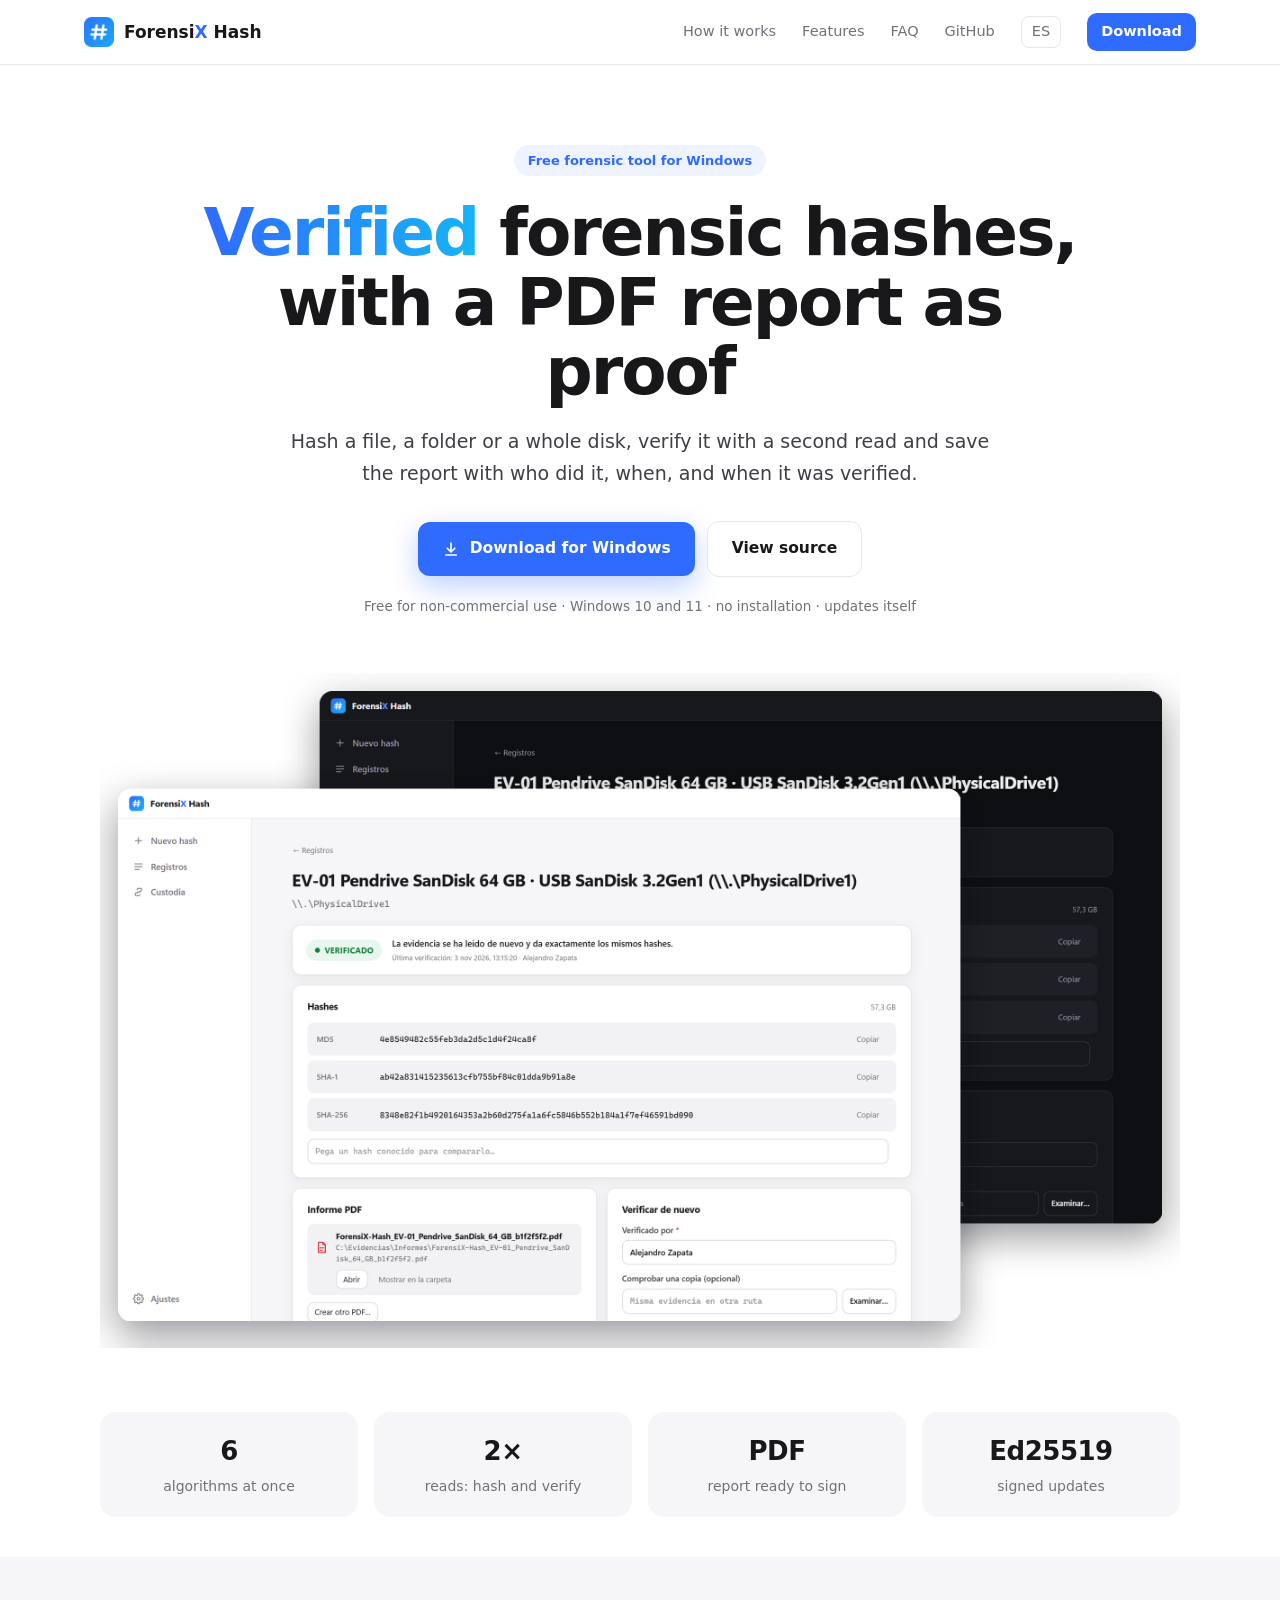
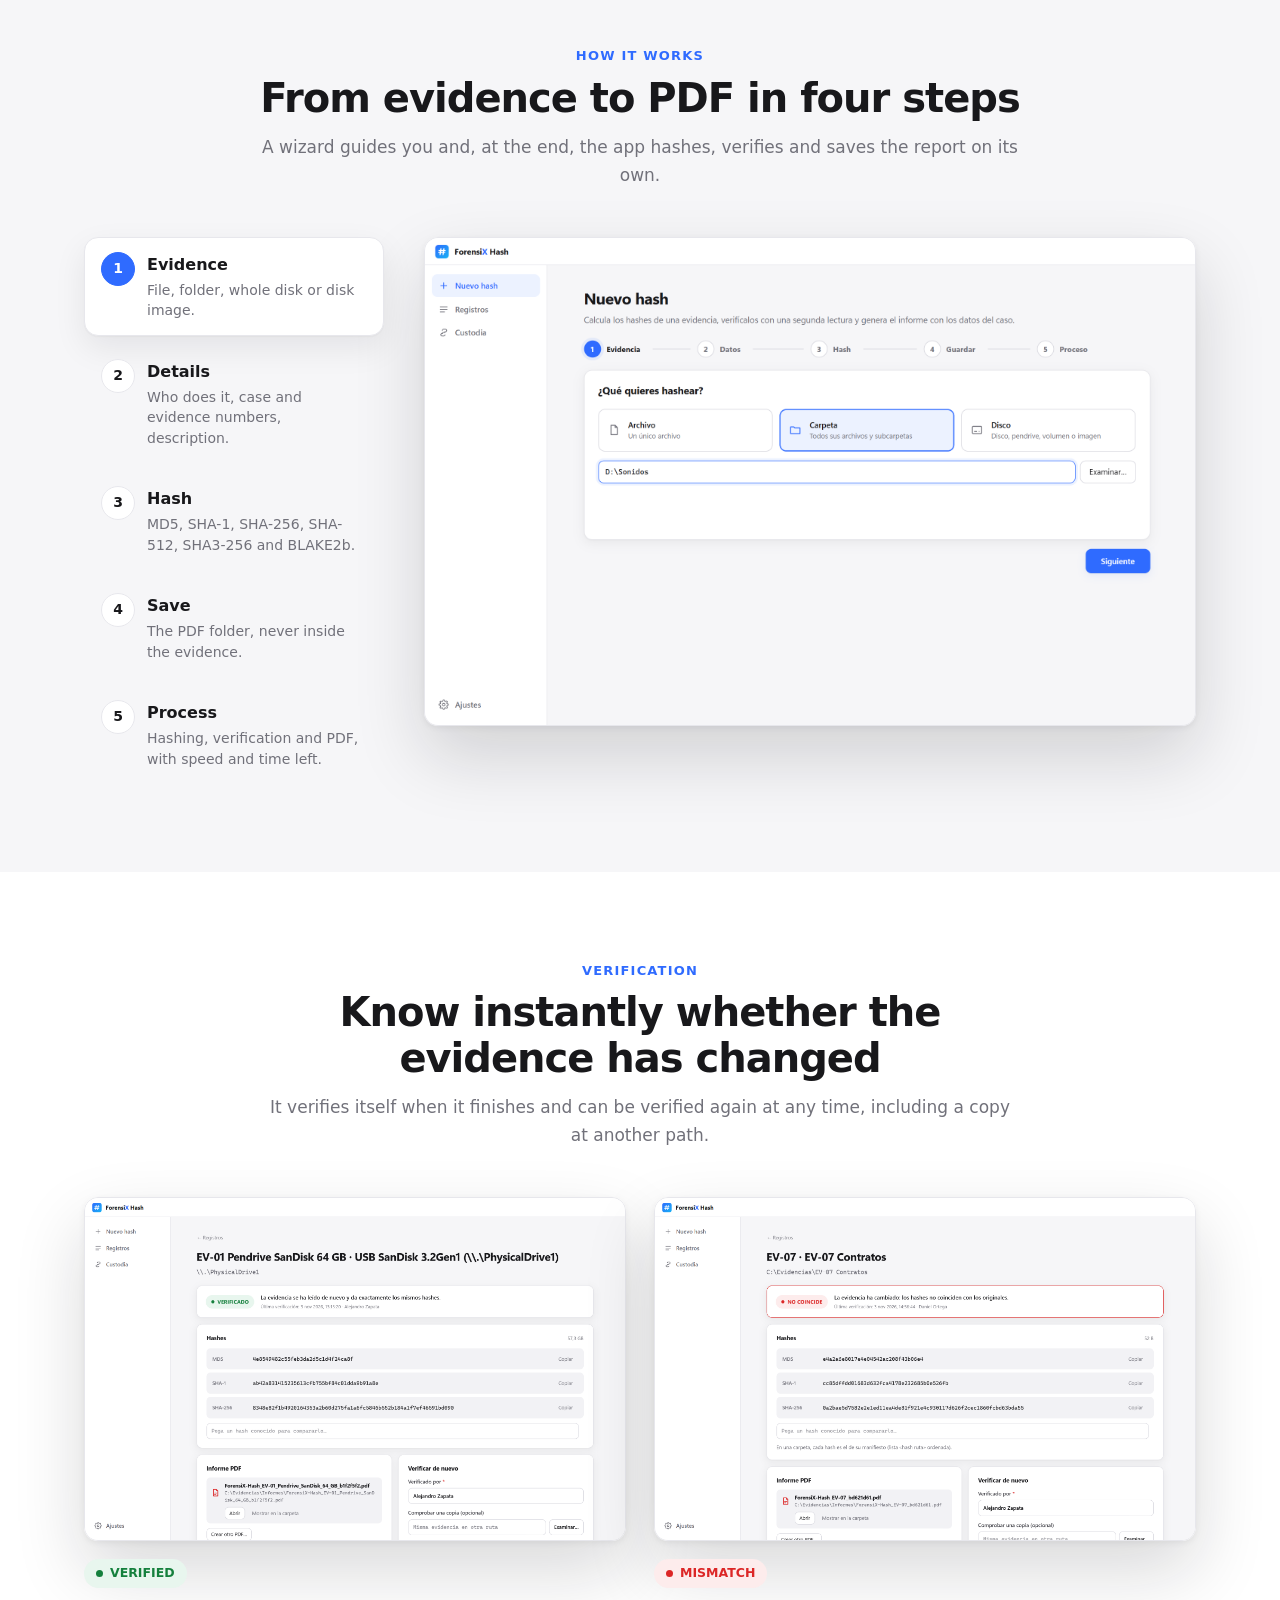
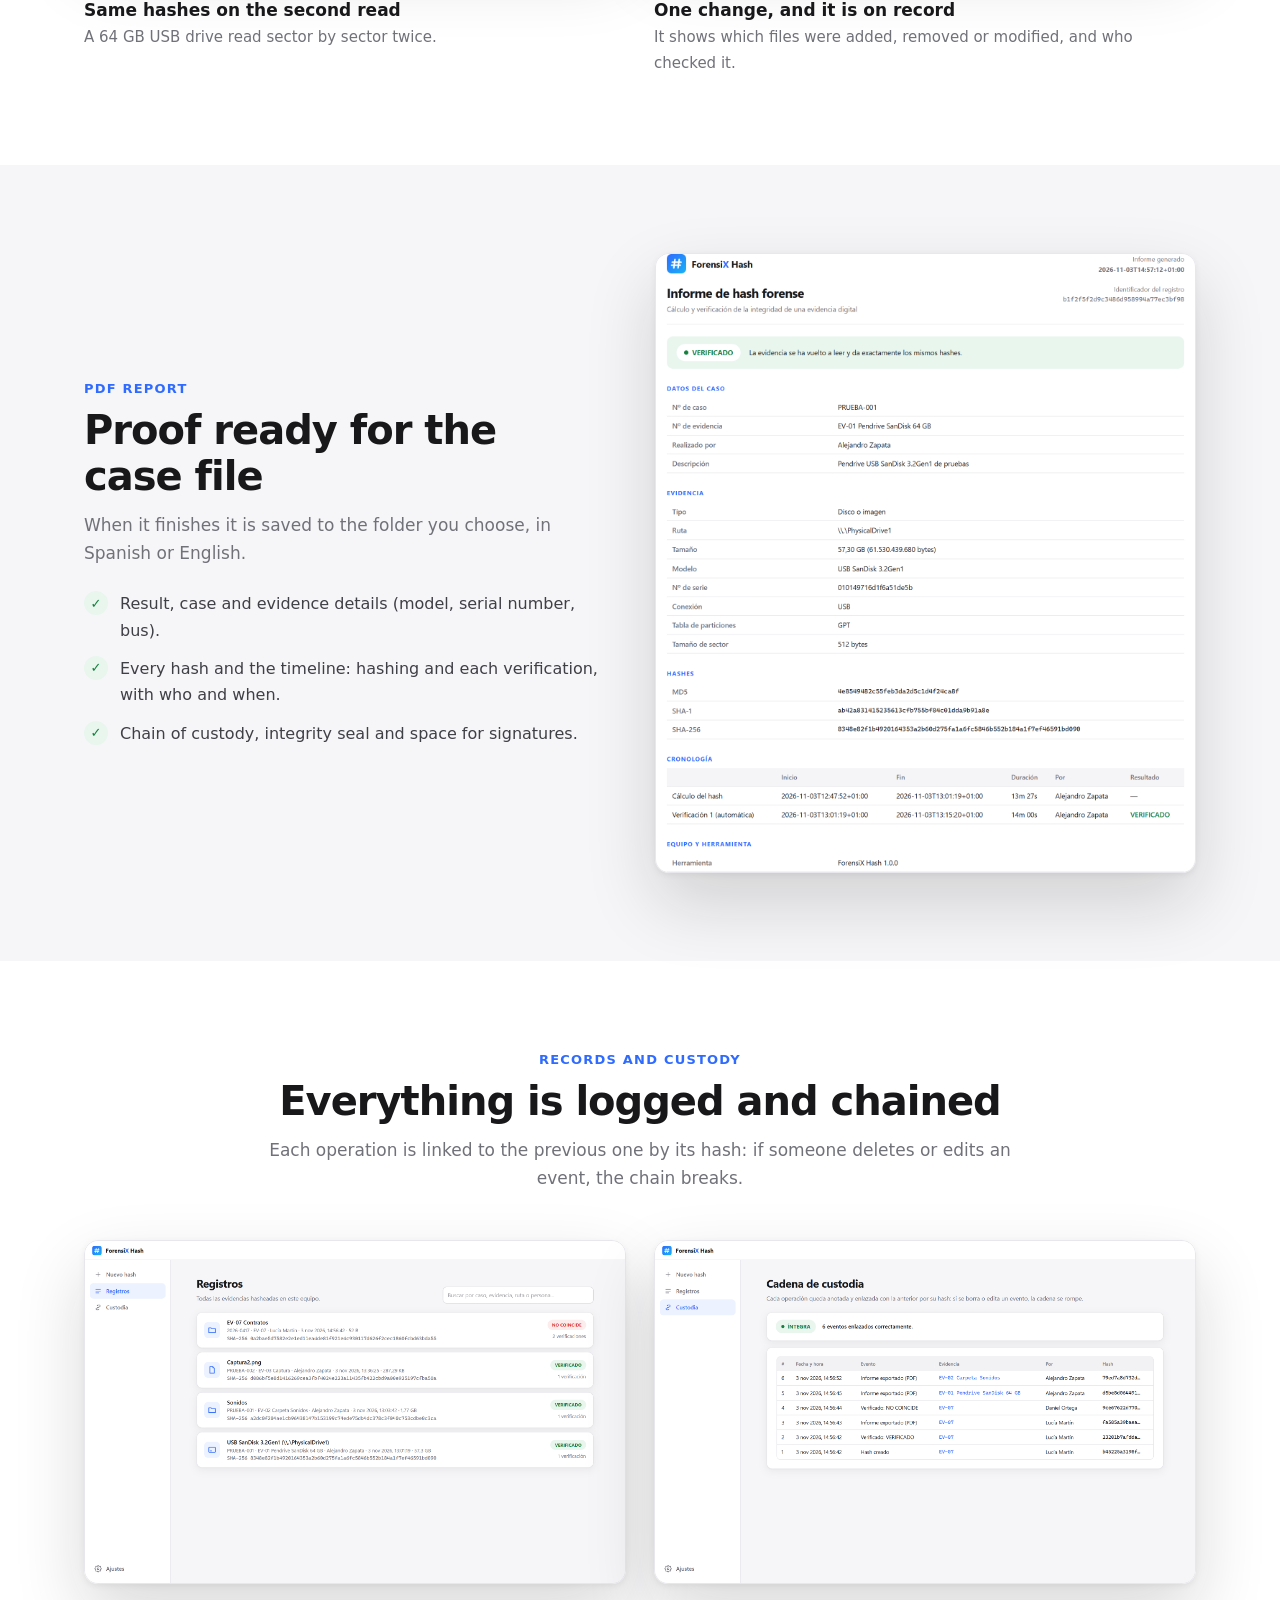
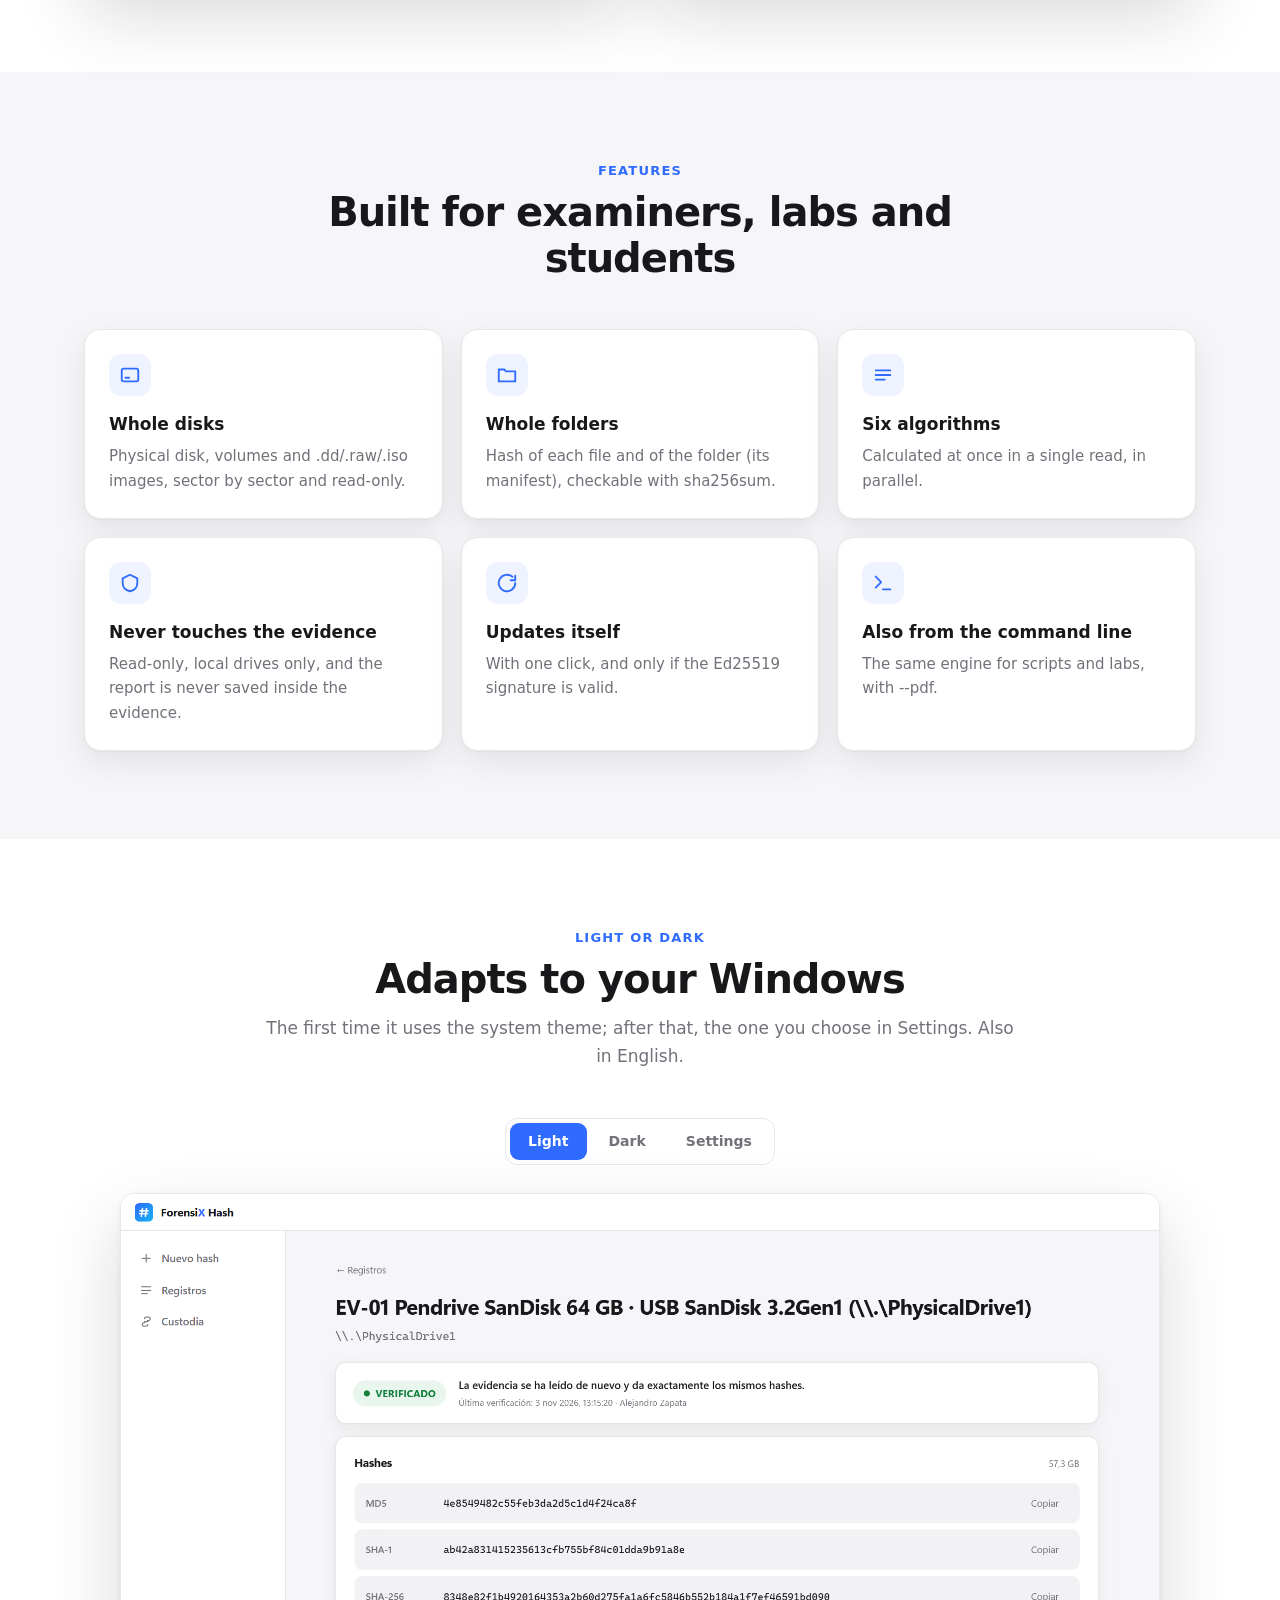
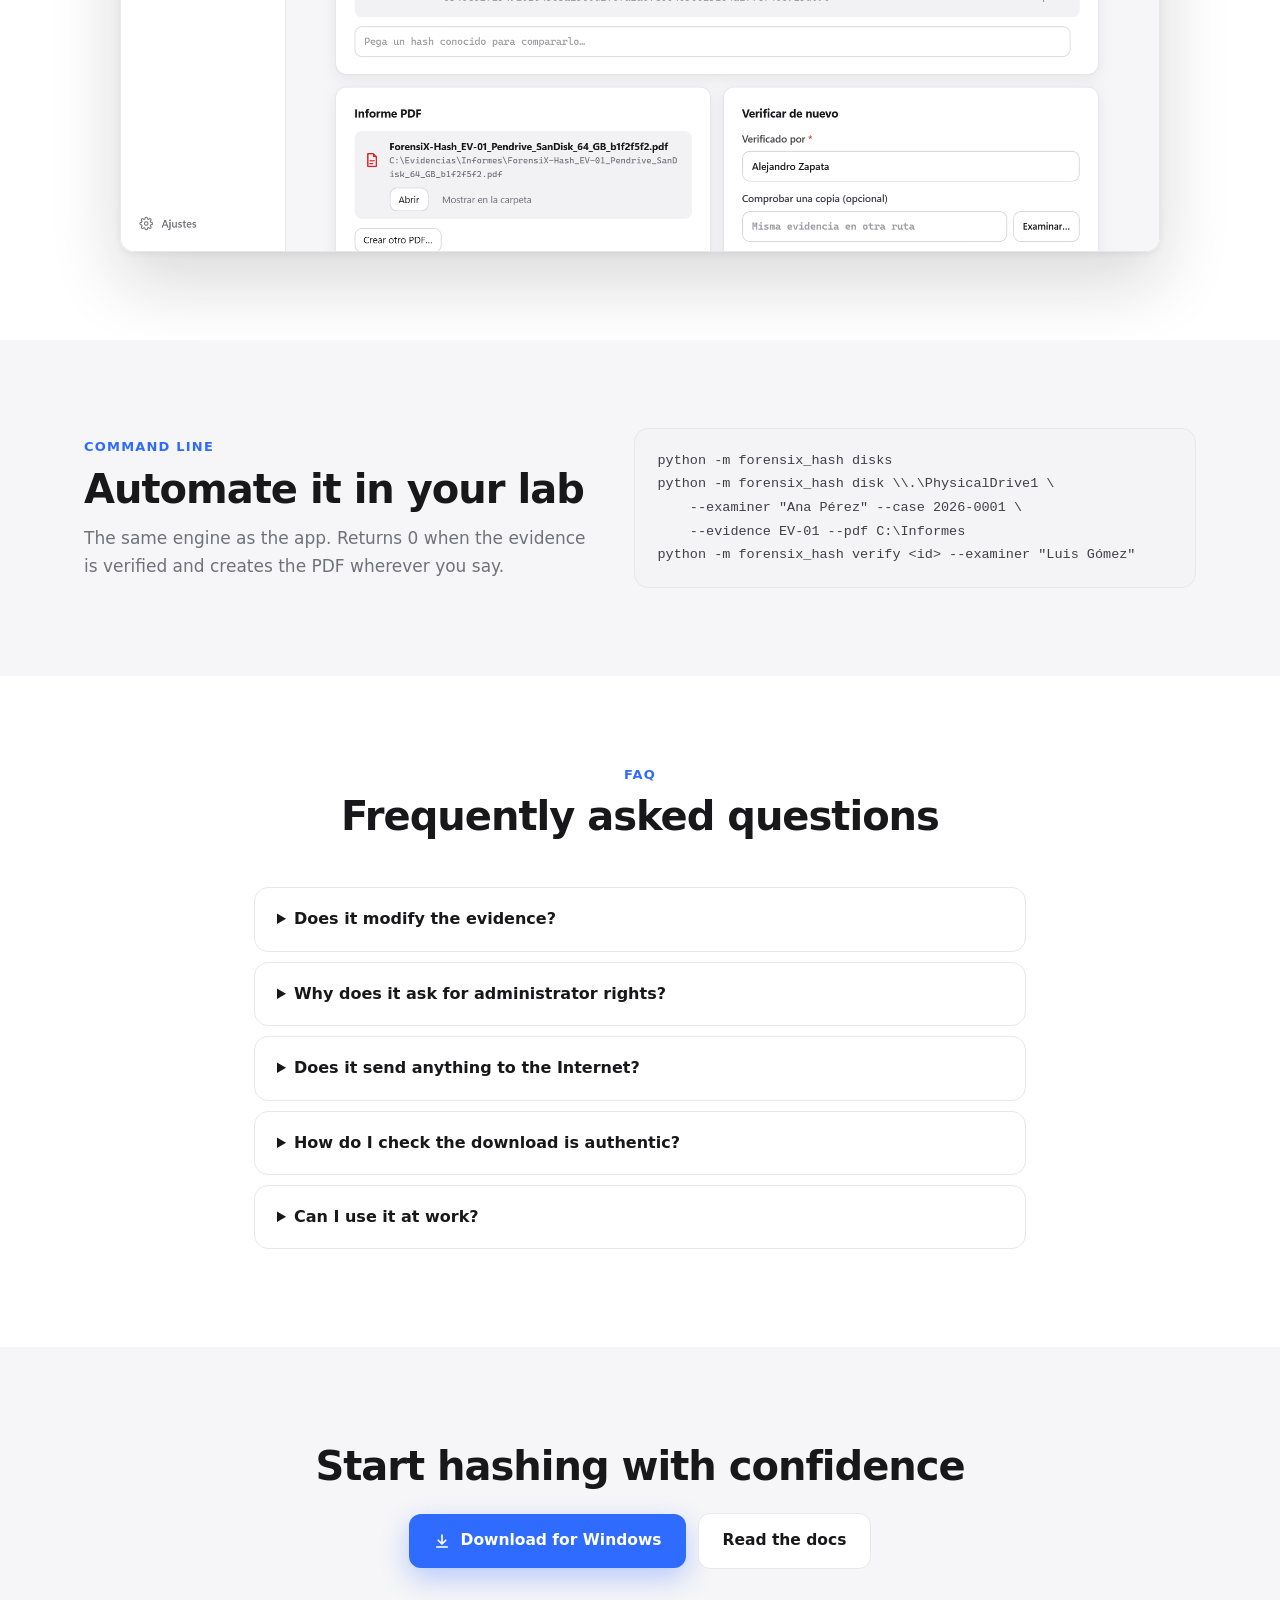
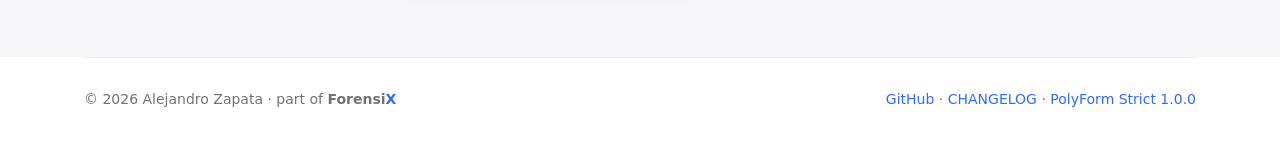
==== commit 4dd603f6: "README y web nuevos con capturas, y solo rutas de unidades locales - README y página web rehechos co" ====
--- a/docs/index.html
+++ b/docs/index.html
@@ -4,59 +4,104 @@
   <meta charset="utf-8">
   <meta name="viewport" content="width=device-width, initial-scale=1">
   <title>ForensiX Hash · hashes forenses verificados</title>
-  <meta name="description" content="Calcula y verifica los hashes de archivos, carpetas y discos con los datos del caso, cadena de custodia e informes PDF. Gratis para uso no comercial.">
+  <meta name="description" content="Calcula y verifica los hashes de archivos, carpetas y discos y guarda un informe PDF como comprobante. App gratuita para Windows.">
   <link rel="icon" href="favicon.png" type="image/png">
   <meta property="og:title" content="ForensiX Hash">
-  <meta property="og:description" content="Hashes forenses verificados de archivos, carpetas y discos, con cadena de custodia e informes.">
+  <meta property="og:description" content="Hashes forenses verificados de archivos, carpetas y discos, con informe PDF como comprobante.">
   <meta property="og:image" content="https://zapermaster.github.io/ForensiX-Hash/social.png">
   <meta property="og:url" content="https://zapermaster.github.io/ForensiX-Hash/">
   <meta name="twitter:card" content="summary_large_image">
   <style>
     :root {
       --bg: #ffffff; --soft: #f6f6f8; --surface: #ffffff; --border: #e7e7ec; --text: #18181b; --text-2: #3f3f46;
-      --muted: #71717a; --accent: #2f6bff; --accent-soft: rgba(47, 107, 255, .08); --ok: #15803d; --ok-soft: #e8f6ee;
-      --bad: #dc2626; --bad-soft: #fdecec; --code: #f4f4f7;
+      --muted: #71717a; --accent: #2f6bff; --accent-2: #18b4f5; --accent-soft: rgba(47, 107, 255, .08);
+      --ok: #15803d; --ok-soft: #e8f6ee; --bad: #dc2626; --bad-soft: #fdecec; --code: #f4f4f7;
       --mono: "Cascadia Mono", Consolas, ui-monospace, monospace;
-      --shadow: 0 1px 2px rgba(16, 16, 24, .04), 0 10px 30px rgba(16, 16, 24, .07);
+      --shadow: 0 1px 2px rgba(16, 16, 24, .04), 0 12px 32px rgba(16, 16, 24, .08);
+      --shot: 0 2px 6px rgba(16, 16, 24, .06), 0 30px 70px rgba(16, 16, 24, .16);
     }
     @media (prefers-color-scheme: dark) {
       :root {
-        --bg: #0e0f12; --soft: #141519; --surface: #17181c; --border: #2a2b32; --text: #f2f2f5; --text-2: #d4d4da;
+        --bg: #0e0f12; --soft: #131418; --surface: #17181c; --border: #2a2b32; --text: #f2f2f5; --text-2: #d4d4da;
         --muted: #9b9ba7; --accent: #5b8cff; --accent-soft: rgba(91, 140, 255, .14); --ok: #34d399; --ok-soft: rgba(52, 211, 153, .12);
-        --bad: #f87171; --bad-soft: rgba(248, 113, 113, .12); --code: #1f2026; --shadow: none;
+        --bad: #f87171; --bad-soft: rgba(248, 113, 113, .12); --code: #1f2026; --shadow: none; --shot: 0 30px 80px rgba(0, 0, 0, .55);
       }
     }
     * { box-sizing: border-box; }
+    html { scroll-behavior: smooth; }
     body { margin: 0; background: var(--bg); color: var(--text); font: 16px/1.65 "Segoe UI Variable Text", "Segoe UI", system-ui, -apple-system, sans-serif; -webkit-font-smoothing: antialiased; }
     a { color: var(--accent); text-decoration: none; }
-    .wrap { max-width: 1120px; margin: 0 auto; padding: 0 24px; }
-    nav { display: flex; align-items: center; justify-content: space-between; padding: 18px 0; }
+    img { max-width: 100%; display: block; }
+    .wrap { max-width: 1160px; margin: 0 auto; padding: 0 24px; }
+
+    header.top { position: sticky; top: 0; z-index: 10; background: color-mix(in srgb, var(--bg) 85%, transparent); backdrop-filter: blur(14px); border-bottom: 1px solid var(--border); }
+    nav { display: flex; align-items: center; justify-content: space-between; height: 64px; }
     .brand { display: flex; align-items: center; gap: 10px; font-weight: 650; font-size: 17px; color: var(--text); }
     .brand b { color: var(--accent); }
     .brand img { width: 30px; height: 30px; }
-    nav .links { display: flex; gap: 24px; font-size: 14px; align-items: center; }
+    nav .links { display: flex; gap: 26px; font-size: 14.5px; align-items: center; }
     nav .links a { color: var(--muted); }
     nav .links a:hover { color: var(--text); }
     .lang { border: 1px solid var(--border); border-radius: 8px; padding: 3px 10px; }
-
-    .hero { display: grid; grid-template-columns: 1fr 1.1fr; gap: 56px; align-items: center; padding: 64px 0 72px; }
-    .eyebrow { display: inline-block; font-weight: 600; font-size: 13px; color: var(--accent); background: var(--accent-soft); padding: 4px 12px; border-radius: 99px; }
-    h1 { font-size: clamp(36px, 5vw, 56px); line-height: 1.05; margin: 18px 0 18px; letter-spacing: -1.6px; font-weight: 750; }
-    h1 span { background: linear-gradient(90deg, #2f6bff, #18b4f5); -webkit-background-clip: text; background-clip: text; color: transparent; }
-    .hero p { color: var(--text-2); font-size: 18px; margin: 0 0 30px; }
-    .cta { display: flex; gap: 12px; flex-wrap: wrap; align-items: center; }
-    .button { display: inline-flex; align-items: center; gap: 10px; padding: 13px 22px; border-radius: 12px; font-weight: 600; }
-    .button.primary { background: var(--accent); color: #fff; box-shadow: 0 8px 24px rgba(47, 107, 255, .3); }
-    .button.primary:hover { filter: brightness(1.06); }
+    nav .links a.nav-cta { color: #fff; background: var(--accent); padding: 7px 14px; border-radius: 10px; font-weight: 600; }
+
+    .hero { text-align: center; padding: 80px 24px 40px; }
+    .eyebrow { display: inline-flex; align-items: center; gap: 8px; font-weight: 600; font-size: 13px; color: var(--accent); background: var(--accent-soft); padding: 5px 14px; border-radius: 99px; }
+    h1 { font-size: clamp(38px, 6vw, 66px); line-height: 1.05; margin: 22px auto 20px; letter-spacing: -2px; font-weight: 760; max-width: 920px; }
+    .grad { background: linear-gradient(90deg, var(--accent), var(--accent-2)); -webkit-background-clip: text; background-clip: text; color: transparent; }
+    .hero p.lead { color: var(--text-2); font-size: 19px; margin: 0 auto 32px; max-width: 700px; }
+    .cta { display: flex; gap: 12px; flex-wrap: wrap; justify-content: center; align-items: center; }
+    .button { display: inline-flex; align-items: center; gap: 10px; padding: 14px 24px; border-radius: 12px; font-weight: 600; font-size: 15.5px; }
+    .button.primary { background: var(--accent); color: #fff; box-shadow: 0 10px 28px rgba(47, 107, 255, .32); }
+    .button.primary:hover { filter: brightness(1.07); }
     .button.secondary { color: var(--text); background: var(--surface); border: 1px solid var(--border); }
     .button svg { width: 18px; height: 18px; fill: none; stroke: currentColor; stroke-width: 2.2; stroke-linecap: round; stroke-linejoin: round; }
-    .small { color: var(--muted); font-size: 13.5px; margin-top: 16px; }
-    .shot { border-radius: 16px; border: 1px solid var(--border); box-shadow: 0 30px 80px rgba(16, 16, 24, .18); width: 100%; display: block; }
-
-    section { padding: 72px 0; }
+    .small { color: var(--muted); font-size: 13.5px; margin-top: 18px; }
+    .cover { margin: 56px auto 0; max-width: 1080px; width: 100%; }
+
+    .stats { display: grid; grid-template-columns: repeat(4, 1fr); gap: 16px; margin: 64px auto 0; max-width: 1080px; }
+    .stat { text-align: center; padding: 18px; border-radius: 16px; background: var(--soft); }
+    .stat b { display: block; font-size: 26px; letter-spacing: -.5px; }
+    .stat span { color: var(--muted); font-size: 14px; }
+
+    section { padding: 88px 0; }
     section.soft { background: var(--soft); }
-    h2 { font-size: 32px; margin: 0 0 10px; letter-spacing: -.8px; font-weight: 700; }
-    .lead { color: var(--muted); margin: 0 0 36px; max-width: 720px; font-size: 17px; }
+    .section-head { text-align: center; max-width: 760px; margin: 0 auto 48px; }
+    .kicker { color: var(--accent); font-weight: 650; font-size: 13px; text-transform: uppercase; letter-spacing: 1.2px; }
+    h2 { font-size: clamp(28px, 3.6vw, 40px); margin: 8px 0 12px; letter-spacing: -1px; font-weight: 720; line-height: 1.15; }
+    .section-head p, .lead-2 { color: var(--muted); font-size: 17px; margin: 0; }
+
+    .shot { border-radius: 14px; border: 1px solid var(--border); box-shadow: var(--shot); width: 100%; }
+
+    .steps { display: grid; grid-template-columns: 300px 1fr; gap: 40px; align-items: start; }
+    .step-list { display: flex; flex-direction: column; gap: 8px; position: sticky; top: 96px; }
+    .step-tab { display: grid; grid-template-columns: 34px 1fr; gap: 2px 12px; text-align: left; padding: 14px 16px; border-radius: 14px; border: 1px solid transparent; background: none; cursor: pointer; color: var(--text); font: inherit; }
+    .step-tab span { grid-row: span 2; width: 34px; height: 34px; border-radius: 50%; display: grid; place-items: center; background: var(--surface); border: 1.5px solid var(--border); font-weight: 700; font-size: 14px; }
+    .step-tab b { font-size: 16px; }
+    .step-tab small { color: var(--muted); font-size: 14px; line-height: 1.45; }
+    .step-tab:hover { background: var(--surface); }
+    .step-tab.active { background: var(--surface); border-color: var(--border); box-shadow: var(--shadow); }
+    .step-tab.active span { background: var(--accent); color: #fff; border-color: var(--accent); }
+    .step-shots img { display: none; }
+    .step-shots img.active { display: block; animation: fade .25s ease; }
+    @keyframes fade { from { opacity: 0; transform: translateY(6px); } }
+
+    .pair { display: grid; grid-template-columns: 1fr 1fr; gap: 28px; }
+    .pair figure { margin: 0; }
+    .pair figcaption { margin-top: 18px; }
+    .pair figcaption b { display: block; font-size: 17px; }
+    .pair figcaption span:not(.verdict) { color: var(--muted); font-size: 15px; }
+    .verdict { display: inline-flex; align-items: center; gap: 7px; font-weight: 700; font-size: 12.5px; padding: 4px 12px; border-radius: 99px; margin-bottom: 8px; }
+    .verdict::before { content: ""; width: 7px; height: 7px; border-radius: 50%; background: currentColor; }
+    .verdict.ok { background: var(--ok-soft); color: var(--ok); }
+    .verdict.bad { background: var(--bad-soft); color: var(--bad); }
+
+    .report { display: grid; grid-template-columns: 1fr 1.05fr; gap: 56px; align-items: center; }
+    .report ul { list-style: none; padding: 0; margin: 24px 0 0; display: grid; gap: 12px; }
+    .report li { display: flex; gap: 12px; color: var(--text-2); }
+    .report li::before { content: "✓"; flex: none; width: 24px; height: 24px; border-radius: 50%; display: grid; place-items: center; background: var(--ok-soft); color: var(--ok); font-weight: 700; font-size: 13px; }
+    .report .shot { max-height: 620px; object-fit: cover; object-position: top; }
+
     .grid { display: grid; grid-template-columns: repeat(3, 1fr); gap: 18px; }
     .card { background: var(--surface); border: 1px solid var(--border); border-radius: 16px; padding: 24px; box-shadow: var(--shadow); }
     .card h3 { margin: 14px 0 6px; font-size: 17px; font-weight: 650; }
@@ -64,181 +109,257 @@
     .icon { width: 42px; height: 42px; border-radius: 12px; display: grid; place-items: center; background: var(--accent-soft); color: var(--accent); }
     .icon svg { width: 22px; height: 22px; fill: none; stroke: currentColor; stroke-width: 2; stroke-linecap: round; stroke-linejoin: round; }
 
-    .steps { counter-reset: step; display: grid; grid-template-columns: repeat(4, 1fr); gap: 18px; }
-    .steps .card::before { counter-increment: step; content: counter(step); display: grid; place-items: center; width: 32px; height: 32px; border-radius: 50%; background: var(--accent); color: #fff; font-weight: 700; }
-
-    .gallery { display: grid; grid-template-columns: 1fr 1fr; gap: 24px; }
-    .gallery figure { margin: 0; }
-    .gallery img { width: 100%; border-radius: 14px; border: 1px solid var(--border); display: block; box-shadow: var(--shadow); }
-    .gallery figcaption { color: var(--muted); font-size: 14px; margin-top: 10px; }
-
-    pre { background: var(--code); border: 1px solid var(--border); border-radius: 14px; padding: 18px 20px; overflow: auto; font: 13.5px/1.7 var(--mono); color: var(--text-2); }
-    code { font-family: var(--mono); font-size: .92em; }
-    .two { display: grid; grid-template-columns: 1fr 1fr; gap: 32px; align-items: start; }
-    .verdict { display: inline-flex; align-items: center; gap: 7px; font-weight: 700; font-size: 13px; padding: 6px 14px; border-radius: 99px; }
-    .verdict::before { content: ""; width: 8px; height: 8px; border-radius: 50%; background: currentColor; }
-    .verdict.ok { background: var(--ok-soft); color: var(--ok); }
-    .verdict.bad { background: var(--bad-soft); color: var(--bad); }
+    .themes { max-width: 1040px; margin: 0 auto; }
+    .theme-switch { display: flex; justify-content: center; gap: 4px; margin: 0 auto 28px; padding: 4px; background: var(--surface); border: 1px solid var(--border); border-radius: 12px; width: max-content; }
+    .theme-switch button { border: 0; background: none; color: var(--muted); font: inherit; font-weight: 600; font-size: 14px; padding: 7px 18px; border-radius: 9px; cursor: pointer; }
+    .theme-switch button.active { background: var(--accent); color: #fff; }
+
+    pre { background: var(--code); border: 1px solid var(--border); border-radius: 14px; padding: 20px 22px; overflow: auto; font: 13.5px/1.75 var(--mono); color: var(--text-2); margin: 0; }
+    .two { display: grid; grid-template-columns: 1fr 1.1fr; gap: 40px; align-items: center; }
 
     details { background: var(--surface); border: 1px solid var(--border); border-radius: 14px; padding: 18px 22px; margin-bottom: 10px; }
     summary { cursor: pointer; font-weight: 600; }
     details p { color: var(--muted); margin: 10px 0 0; }
-
-    footer { border-top: 1px solid var(--border); padding: 28px 0 44px; color: var(--muted); font-size: 14px; display: flex; justify-content: space-between; gap: 16px; flex-wrap: wrap; }
-
-    @media (max-width: 880px) {
-      .hero, .two, .gallery { grid-template-columns: 1fr; }
-      .grid { grid-template-columns: 1fr 1fr; }
-      .steps { grid-template-columns: 1fr 1fr; }
-      nav .links a:not(.lang) { display: none; }
+    .faq { max-width: 820px; margin: 0 auto; }
+
+    .final { text-align: center; }
+    .final h2 { margin-bottom: 24px; }
+    footer { border-top: 1px solid var(--border); padding: 30px 0 46px; color: var(--muted); font-size: 14px; display: flex; justify-content: space-between; gap: 16px; flex-wrap: wrap; }
+
+    @media (max-width: 900px) {
+      .steps, .pair, .report, .two { grid-template-columns: 1fr; }
+      .step-list { position: static; }
+      .grid, .stats { grid-template-columns: 1fr 1fr; }
+      nav .links a:not(.lang):not(.nav-cta) { display: none; }
+      section { padding: 64px 0; }
     }
-    @media (max-width: 560px) { .grid, .steps { grid-template-columns: 1fr; } }
+    @media (max-width: 560px) { .grid, .stats { grid-template-columns: 1fr; } .hero { padding-top: 56px; } }
   </style>
 </head>
 <body>
-<div class="wrap">
-  <nav>
-    <a class="brand" href="./"><img src="icon.png" alt="">Forensi<b>X</b>&nbsp;Hash</a>
-    <div class="links">
-      <a href="#funciones" data-es="Funciones" data-en="Features">Funciones</a>
-      <a href="#como" data-es="Cómo funciona" data-en="How it works">Cómo funciona</a>
-      <a href="#faq" data-es="Preguntas" data-en="FAQ">Preguntas</a>
-      <a href="https://github.com/ZaperMaster/ForensiX-Hash">GitHub</a>
-      <a href="#" class="lang" id="lang">EN</a>
-    </div>
-  </nav>
-
-  <header class="hero">
-    <div>
-      <div class="eyebrow" data-es="Herramienta forense para Windows" data-en="Forensic tool for Windows">Herramienta forense para Windows</div>
-      <h1 data-es-html="Hashes forenses <span>verificados</span>" data-en-html="<span>Verified</span> forensic hashes">Hashes forenses <span>verificados</span></h1>
-      <p data-es="Calcula los hashes de un archivo, una carpeta o un disco completo, verifícalos con una segunda lectura y genera el informe con quién lo hizo, cuándo y cuándo se verificó."
-         data-en="Hash a file, a folder or a whole disk, verify it with a second read and generate the report with who did it, when, and when it was verified.">Calcula los hashes de un archivo, una carpeta o un disco completo, verifícalos con una segunda lectura y genera el informe con quién lo hizo, cuándo y cuándo se verificó.</p>
+<header class="top">
+  <div class="wrap">
+    <nav>
+      <a class="brand" href="./"><img src="icon.png" alt=""><span>Forensi<b>X</b> Hash</span></a>
+      <div class="links">
+        <a href="#como" data-es="Cómo funciona" data-en="How it works">Cómo funciona</a>
+        <a href="#funciones" data-es="Funciones" data-en="Features">Funciones</a>
+        <a href="#faq" data-es="Preguntas" data-en="FAQ">Preguntas</a>
+        <a href="https://github.com/ZaperMaster/ForensiX-Hash">GitHub</a>
+        <a href="#" class="lang" id="lang">EN</a>
+        <a class="nav-cta" href="https://github.com/ZaperMaster/ForensiX-Hash/releases/latest/download/ForensiX-Hash.exe" data-es="Descargar" data-en="Download">Descargar</a>
+      </div>
+    </nav>
+  </div>
+</header>
+
+<main>
+  <div class="hero">
+    <span class="eyebrow" data-es="Herramienta forense gratuita para Windows" data-en="Free forensic tool for Windows">Herramienta forense gratuita para Windows</span>
+    <h1 data-es-html="Hashes forenses &lt;span class=&quot;grad&quot;&gt;verificados&lt;/span&gt;, con su comprobante en PDF" data-en-html="&lt;span class=&quot;grad&quot;&gt;Verified&lt;/span&gt; forensic hashes, with a PDF report as proof">Hashes forenses <span class="grad">verificados</span>, con su comprobante en PDF</h1>
+    <p class="lead" data-es="Calcula los hashes de un archivo, una carpeta o un disco completo, verifícalos con una segunda lectura y guarda el informe con quién lo hizo, cuándo y cuándo se verificó."
+       data-en="Hash a file, a folder or a whole disk, verify it with a second read and save the report with who did it, when, and when it was verified.">Calcula los hashes de un archivo, una carpeta o un disco completo, verifícalos con una segunda lectura y guarda el informe con quién lo hizo, cuándo y cuándo se verificó.</p>
+    <div class="cta">
+      <a class="button primary" href="https://github.com/ZaperMaster/ForensiX-Hash/releases/latest/download/ForensiX-Hash.exe">
+        <svg viewBox="0 0 24 24"><path d="M12 4v12M7 11l5 5 5-5M5 20h14"/></svg><span data-es="Descargar para Windows" data-en="Download for Windows">Descargar para Windows</span></a>
+      <a class="button secondary" href="https://github.com/ZaperMaster/ForensiX-Hash"><span data-es="Ver el código" data-en="View source">Ver el código</span></a>
+    </div>
+    <p class="small" data-es="Gratis para uso no comercial · Windows 10 y 11 · sin instalación · se actualiza sola"
+       data-en="Free for non-commercial use · Windows 10 and 11 · no installation · updates itself">Gratis para uso no comercial · Windows 10 y 11 · sin instalación · se actualiza sola</p>
+    <img class="cover" src="capturas/portada.png" alt="ForensiX Hash en tema claro y oscuro">
+
+    <div class="stats">
+      <div class="stat"><b>6</b><span data-es="algoritmos a la vez" data-en="algorithms at once">algoritmos a la vez</span></div>
+      <div class="stat"><b>2×</b><span data-es="lectura: cálculo y verificación" data-en="reads: hash and verify">lectura: cálculo y verificación</span></div>
+      <div class="stat"><b>PDF</b><span data-es="informe listo para firmar" data-en="report ready to sign">informe listo para firmar</span></div>
+      <div class="stat"><b>Ed25519</b><span data-es="actualizaciones firmadas" data-en="signed updates">actualizaciones firmadas</span></div>
+    </div>
+  </div>
+
+  <section id="como" class="soft">
+    <div class="wrap">
+      <div class="section-head">
+        <div class="kicker" data-es="Cómo funciona" data-en="How it works">Cómo funciona</div>
+        <h2 data-es="De la evidencia al PDF en cuatro pasos" data-en="From evidence to PDF in four steps">De la evidencia al PDF en cuatro pasos</h2>
+        <p data-es="Un asistente te guía y, al final, la app calcula, verifica y guarda el informe sola." data-en="A wizard guides you and, at the end, the app hashes, verifies and saves the report on its own.">Un asistente te guía y, al final, la app calcula, verifica y guarda el informe sola.</p>
+      </div>
+      <div class="steps">
+        <div class="step-list">
+          <button class="step-tab active" data-step="0"><span>1</span><b data-es="Evidencia" data-en="Evidence">Evidencia</b>
+            <small data-es="Archivo, carpeta, disco completo o imagen de disco." data-en="File, folder, whole disk or disk image.">Archivo, carpeta, disco completo o imagen de disco.</small></button>
+          <button class="step-tab" data-step="1"><span>2</span><b data-es="Datos" data-en="Details">Datos</b>
+            <small data-es="Quién lo hace, nº de caso y de evidencia, descripción." data-en="Who does it, case and evidence numbers, description.">Quién lo hace, nº de caso y de evidencia, descripción.</small></button>
+          <button class="step-tab" data-step="2"><span>3</span><b data-es="Hash" data-en="Hash">Hash</b>
+            <small data-es="MD5, SHA-1, SHA-256, SHA-512, SHA3-256 y BLAKE2b." data-en="MD5, SHA-1, SHA-256, SHA-512, SHA3-256 and BLAKE2b.">MD5, SHA-1, SHA-256, SHA-512, SHA3-256 y BLAKE2b.</small></button>
+          <button class="step-tab" data-step="3"><span>4</span><b data-es="Guardar" data-en="Save">Guardar</b>
+            <small data-es="La carpeta del PDF, nunca dentro de la evidencia." data-en="The PDF folder, never inside the evidence.">La carpeta del PDF, nunca dentro de la evidencia.</small></button>
+          <button class="step-tab" data-step="4"><span>5</span><b data-es="Proceso" data-en="Process">Proceso</b>
+            <small data-es="Cálculo, verificación y PDF, con velocidad y tiempo restante." data-en="Hashing, verification and PDF, with speed and time left.">Cálculo, verificación y PDF, con velocidad y tiempo restante.</small></button>
+        </div>
+        <div class="step-shots">
+          <img class="shot active" src="capturas/paso1-evidencia.png" alt="Paso 1: elegir la evidencia">
+          <img class="shot" src="capturas/paso2-datos.png" alt="Paso 2: datos de la evidencia" loading="lazy">
+          <img class="shot" src="capturas/paso3-hash.png" alt="Paso 3: algoritmos" loading="lazy">
+          <img class="shot" src="capturas/paso4-guardar.png" alt="Paso 4: carpeta del informe y resumen" loading="lazy">
+          <img class="shot" src="capturas/progreso.png" alt="Proceso: cálculo con progreso" loading="lazy">
+        </div>
+      </div>
+    </div>
+  </section>
+
+  <section>
+    <div class="wrap">
+      <div class="section-head">
+        <div class="kicker" data-es="Verificación" data-en="Verification">Verificación</div>
+        <h2 data-es="Sabes al instante si la evidencia ha cambiado" data-en="Know instantly whether the evidence has changed">Sabes al instante si la evidencia ha cambiado</h2>
+        <p data-es="Se verifica sola al terminar y se puede volver a verificar cuando quieras, también una copia en otra ruta." data-en="It verifies itself when it finishes and can be verified again at any time, including a copy at another path.">Se verifica sola al terminar y se puede volver a verificar cuando quieras, también una copia en otra ruta.</p>
+      </div>
+      <div class="pair">
+        <figure>
+          <img class="shot" src="capturas/resultado.png" alt="Pendrive de 64 GB verificado" loading="lazy">
+          <figcaption><span class="verdict ok" data-es="VERIFICADO" data-en="VERIFIED">VERIFICADO</span>
+            <b data-es="Mismos hashes en la segunda lectura" data-en="Same hashes on the second read">Mismos hashes en la segunda lectura</b>
+            <span data-es="Un pendrive USB de 64 GB leído sector a sector dos veces." data-en="A 64 GB USB drive read sector by sector twice.">Un pendrive USB de 64 GB leído sector a sector dos veces.</span></figcaption>
+        </figure>
+        <figure>
+          <img class="shot" src="capturas/no-coincide.png" alt="Carpeta modificada: no coincide" loading="lazy">
+          <figcaption><span class="verdict bad" data-es="NO COINCIDE" data-en="MISMATCH">NO COINCIDE</span>
+            <b data-es="Un cambio, y queda registrado" data-en="One change, and it is on record">Un cambio, y queda registrado</b>
+            <span data-es="Indica qué archivos se añadieron, eliminaron o modificaron, y quién lo comprobó." data-en="It shows which files were added, removed or modified, and who checked it.">Indica qué archivos se añadieron, eliminaron o modificaron, y quién lo comprobó.</span></figcaption>
+        </figure>
+      </div>
+    </div>
+  </section>
+
+  <section class="soft">
+    <div class="wrap report">
+      <div>
+        <div class="kicker" data-es="Informe PDF" data-en="PDF report">Informe PDF</div>
+        <h2 data-es="Un comprobante listo para el expediente" data-en="Proof ready for the case file">Un comprobante listo para el expediente</h2>
+        <p class="lead-2" data-es="Al terminar se guarda en la carpeta que elijas, en español o inglés." data-en="When it finishes it is saved to the folder you choose, in Spanish or English.">Al terminar se guarda en la carpeta que elijas, en español o inglés.</p>
+        <ul>
+          <li data-es="Resultado, datos del caso y de la evidencia (modelo, nº de serie, conexión)." data-en="Result, case and evidence details (model, serial number, bus).">Resultado, datos del caso y de la evidencia (modelo, nº de serie, conexión).</li>
+          <li data-es="Todos los hashes y la cronología: cálculo y cada verificación, con quién y cuándo." data-en="Every hash and the timeline: hashing and each verification, with who and when.">Todos los hashes y la cronología: cálculo y cada verificación, con quién y cuándo.</li>
+          <li data-es="Cadena de custodia, sello de integridad y espacio para firmas." data-en="Chain of custody, integrity seal and space for signatures.">Cadena de custodia, sello de integridad y espacio para firmas.</li>
+        </ul>
+      </div>
+      <img class="shot" src="capturas/informe.png" alt="Informe PDF de un pendrive" loading="lazy">
+    </div>
+  </section>
+
+  <section>
+    <div class="wrap">
+      <div class="section-head">
+        <div class="kicker" data-es="Registros y custodia" data-en="Records and custody">Registros y custodia</div>
+        <h2 data-es="Todo queda anotado y encadenado" data-en="Everything is logged and chained">Todo queda anotado y encadenado</h2>
+        <p data-es="Cada operación se enlaza con la anterior por su hash: si alguien borra o edita un evento, la cadena se rompe." data-en="Each operation is linked to the previous one by its hash: if someone deletes or edits an event, the chain breaks.">Cada operación se enlaza con la anterior por su hash: si alguien borra o edita un evento, la cadena se rompe.</p>
+      </div>
+      <div class="pair">
+        <img class="shot" src="capturas/registros.png" alt="Lista de registros" loading="lazy">
+        <img class="shot" src="capturas/custodia.png" alt="Cadena de custodia íntegra" loading="lazy">
+      </div>
+    </div>
+  </section>
+
+  <section id="funciones" class="soft">
+    <div class="wrap">
+      <div class="section-head">
+        <div class="kicker" data-es="Funciones" data-en="Features">Funciones</div>
+        <h2 data-es="Hecha para peritos, laboratorios y estudiantes" data-en="Built for examiners, labs and students">Hecha para peritos, laboratorios y estudiantes</h2>
+      </div>
+      <div class="grid">
+        <div class="card"><div class="icon"><svg viewBox="0 0 24 24"><rect x="3" y="5" width="18" height="14" rx="2"/><path d="M7 15h4"/></svg></div>
+          <h3 data-es="Discos completos" data-en="Whole disks">Discos completos</h3>
+          <p data-es="Disco físico, volúmenes e imágenes .dd/.raw/.iso, sector a sector y en solo lectura." data-en="Physical disk, volumes and .dd/.raw/.iso images, sector by sector and read-only.">Disco físico, volúmenes e imágenes .dd/.raw/.iso, sector a sector y en solo lectura.</p></div>
+        <div class="card"><div class="icon"><svg viewBox="0 0 24 24"><path d="M3 6h6l2 2h10v11H3z"/></svg></div>
+          <h3 data-es="Carpetas enteras" data-en="Whole folders">Carpetas enteras</h3>
+          <p data-es="Hash de cada archivo y de la carpeta (su manifiesto), comprobable con sha256sum." data-en="Hash of each file and of the folder (its manifest), checkable with sha256sum.">Hash de cada archivo y de la carpeta (su manifiesto), comprobable con sha256sum.</p></div>
+        <div class="card"><div class="icon"><svg viewBox="0 0 24 24"><path d="M4 7h16M4 12h16M4 17h10"/></svg></div>
+          <h3 data-es="Seis algoritmos" data-en="Six algorithms">Seis algoritmos</h3>
+          <p data-es="Calculados a la vez en una sola lectura, en paralelo." data-en="Calculated at once in a single read, in parallel.">Calculados a la vez en una sola lectura, en paralelo.</p></div>
+        <div class="card"><div class="icon"><svg viewBox="0 0 24 24"><path d="M12 3l8 4v5c0 5-3.5 8-8 9-4.5-1-8-4-8-9V7z"/></svg></div>
+          <h3 data-es="Nunca toca la evidencia" data-en="Never touches the evidence">Nunca toca la evidencia</h3>
+          <p data-es="Solo lectura, solo unidades locales, y el informe nunca se guarda dentro de la evidencia." data-en="Read-only, local drives only, and the report is never saved inside the evidence.">Solo lectura, solo unidades locales, y el informe nunca se guarda dentro de la evidencia.</p></div>
+        <div class="card"><div class="icon"><svg viewBox="0 0 24 24"><path d="M21 12a9 9 0 1 1-3-6.7M21 4v5h-5"/></svg></div>
+          <h3 data-es="Se actualiza sola" data-en="Updates itself">Se actualiza sola</h3>
+          <p data-es="Con un clic, y solo si la firma Ed25519 es válida." data-en="With one click, and only if the Ed25519 signature is valid.">Con un clic, y solo si la firma Ed25519 es válida.</p></div>
+        <div class="card"><div class="icon"><svg viewBox="0 0 24 24"><path d="M4 17l6-6-6-6M12 19h8"/></svg></div>
+          <h3 data-es="También por comandos" data-en="Also from the command line">También por comandos</h3>
+          <p data-es="El mismo motor para scripts y laboratorios, con --pdf." data-en="The same engine for scripts and labs, with --pdf.">El mismo motor para scripts y laboratorios, con --pdf.</p></div>
+      </div>
+    </div>
+  </section>
+
+  <section>
+    <div class="wrap">
+      <div class="section-head">
+        <div class="kicker" data-es="Claro u oscuro" data-en="Light or dark">Claro u oscuro</div>
+        <h2 data-es="Se adapta a tu Windows" data-en="Adapts to your Windows">Se adapta a tu Windows</h2>
+        <p data-es="La primera vez usa el tema del sistema; después, el que elijas en Ajustes. También en inglés." data-en="The first time it uses the system theme; after that, the one you choose in Settings. Also in English.">La primera vez usa el tema del sistema; después, el que elijas en Ajustes. También en inglés.</p>
+      </div>
+      <div class="themes">
+        <div class="theme-switch" role="tablist">
+          <button class="active" data-shot="capturas/resultado.png" data-es="Claro" data-en="Light">Claro</button>
+          <button data-shot="capturas/oscuro-resultado.png" data-es="Oscuro" data-en="Dark">Oscuro</button>
+          <button data-shot="capturas/ajustes.png" data-es="Ajustes" data-en="Settings">Ajustes</button>
+        </div>
+        <img class="shot" id="themeShot" src="capturas/resultado.png" alt="ForensiX Hash en tema claro" loading="lazy">
+      </div>
+    </div>
+  </section>
+
+  <section class="soft">
+    <div class="wrap two">
+      <div>
+        <div class="kicker" data-es="Línea de comandos" data-en="Command line">Línea de comandos</div>
+        <h2 data-es="Automatízalo en tu laboratorio" data-en="Automate it in your lab">Automatízalo en tu laboratorio</h2>
+        <p class="lead-2" data-es="El mismo motor que la app. Devuelve 0 si la evidencia queda verificada y crea el PDF donde le digas." data-en="The same engine as the app. Returns 0 when the evidence is verified and creates the PDF wherever you say.">El mismo motor que la app. Devuelve 0 si la evidencia queda verificada y crea el PDF donde le digas.</p>
+      </div>
+<pre>python -m forensix_hash disks
+python -m forensix_hash disk \\.\PhysicalDrive1 \
+    --examiner "Ana Pérez" --case 2026-0001 \
+    --evidence EV-01 --pdf C:\Informes
+python -m forensix_hash verify &lt;id&gt; --examiner "Luis Gómez"</pre>
+    </div>
+  </section>
+
+  <section id="faq">
+    <div class="wrap faq">
+      <div class="section-head">
+        <div class="kicker" data-es="Preguntas" data-en="FAQ">Preguntas</div>
+        <h2 data-es="Preguntas frecuentes" data-en="Frequently asked questions">Preguntas frecuentes</h2>
+      </div>
+      <details><summary data-es="¿Modifica la evidencia?" data-en="Does it modify the evidence?">¿Modifica la evidencia?</summary>
+        <p data-es="No. Todo se abre en solo lectura y el PDF no se puede guardar dentro de la evidencia. Aun así, para evidencias reales usa un bloqueador de escritura: Windows puede escribir en un volumen al montarlo."
+           data-en="No. Everything is opened read-only and the PDF cannot be saved inside the evidence. Even so, use a write blocker for real evidence: Windows may write to a volume when mounting it.">No. Todo se abre en solo lectura y el PDF no se puede guardar dentro de la evidencia. Aun así, para evidencias reales usa un bloqueador de escritura: Windows puede escribir en un volumen al montarlo.</p></details>
+      <details><summary data-es="¿Por qué pide permisos de administrador?" data-en="Why does it ask for administrator rights?">¿Por qué pide permisos de administrador?</summary>
+        <p data-es="Windows solo permite leer un disco entero a un administrador. La app avisa y se puede reiniciar como administrador con un clic. Para archivos, carpetas e imágenes no hace falta."
+           data-en="Windows only lets an administrator read a whole disk. The app warns you and can restart as administrator with one click. Files, folders and images don't need it.">Windows solo permite leer un disco entero a un administrador. La app avisa y se puede reiniciar como administrador con un clic. Para archivos, carpetas e imágenes no hace falta.</p></details>
+      <details><summary data-es="¿Envía algo a Internet?" data-en="Does it send anything to the Internet?">¿Envía algo a Internet?</summary>
+        <p data-es="No. Evidencias, registros e informes se quedan en tu equipo. Solo consulta GitHub para buscar actualizaciones, y se puede desactivar en Ajustes."
+           data-en="No. Evidence, records and reports stay on your computer. It only checks GitHub for updates, and that can be turned off in Settings.">No. Evidencias, registros e informes se quedan en tu equipo. Solo consulta GitHub para buscar actualizaciones, y se puede desactivar en Ajustes.</p></details>
+      <details><summary data-es="¿Cómo compruebo que la descarga es auténtica?" data-en="How do I check the download is authentic?">¿Cómo compruebo que la descarga es auténtica?</summary>
+        <p data-es="Cada versión publica SHA256SUMS.txt firmado. En PowerShell: Get-FileHash ForensiX-Hash.exe -Algorithm SHA256 y compara el valor."
+           data-en="Each release publishes a signed SHA256SUMS.txt. In PowerShell: Get-FileHash ForensiX-Hash.exe -Algorithm SHA256 and compare the value.">Cada versión publica SHA256SUMS.txt firmado. En PowerShell: Get-FileHash ForensiX-Hash.exe -Algorithm SHA256 y compara el valor.</p></details>
+      <details><summary data-es="¿Puedo usarla en mi trabajo?" data-en="Can I use it at work?">¿Puedo usarla en mi trabajo?</summary>
+        <p data-es="Es gratuita para fines no comerciales, incluidas instituciones públicas, educativas y organizaciones sin ánimo de lucro (licencia PolyForm Strict). Para uso comercial, abre una issue en GitHub."
+           data-en="It is free for non-commercial purposes, including public, educational and non-profit organizations (PolyForm Strict license). For commercial use, open an issue on GitHub.">Es gratuita para fines no comerciales, incluidas instituciones públicas, educativas y organizaciones sin ánimo de lucro (licencia PolyForm Strict). Para uso comercial, abre una issue en GitHub.</p></details>
+    </div>
+  </section>
+
+  <section class="soft final">
+    <div class="wrap">
+      <h2 data-es="Empieza a hashear con garantías" data-en="Start hashing with confidence">Empieza a hashear con garantías</h2>
       <div class="cta">
         <a class="button primary" href="https://github.com/ZaperMaster/ForensiX-Hash/releases/latest/download/ForensiX-Hash.exe">
           <svg viewBox="0 0 24 24"><path d="M12 4v12M7 11l5 5 5-5M5 20h14"/></svg><span data-es="Descargar para Windows" data-en="Download for Windows">Descargar para Windows</span></a>
-        <a class="button secondary" href="https://github.com/ZaperMaster/ForensiX-Hash"><span data-es="Ver el código" data-en="View source">Ver el código</span></a>
-      </div>
-      <p class="small" data-es="Gratis para uso no comercial · Windows 10 y 11 · sin instalación · se actualiza sola"
-         data-en="Free for non-commercial use · Windows 10 and 11 · no installation · updates itself">Gratis para uso no comercial · Windows 10 y 11 · sin instalación · se actualiza sola</p>
-    </div>
-    <img class="shot" src="capturas/resultado.png" alt="Registro verificado de un pendrive en ForensiX Hash">
-  </header>
-</div>
+        <a class="button secondary" href="https://github.com/ZaperMaster/ForensiX-Hash#readme"><span data-es="Leer la documentación" data-en="Read the docs">Leer la documentación</span></a>
+      </div>
+    </div>
+  </section>
+</main>
 
 <div class="wrap">
-  <section id="funciones">
-    <h2 data-es="Todo lo que necesita una adquisición" data-en="Everything an acquisition needs">Todo lo que necesita una adquisición</h2>
-    <p class="lead" data-es="Pensada para peritos, laboratorios y estudiantes de informática forense: el hash, la prueba de que es correcto y el papel que lo acredita."
-       data-en="Built for examiners, labs and digital forensics students: the hash, the proof that it is right, and the paperwork that backs it up.">Pensada para peritos, laboratorios y estudiantes de informática forense: el hash, la prueba de que es correcto y el papel que lo acredita.</p>
-    <div class="grid">
-      <div class="card"><div class="icon"><svg viewBox="0 0 24 24"><rect x="3" y="5" width="18" height="14" rx="2"/><path d="M7 15h4"/></svg></div>
-        <h3 data-es="Archivo, carpeta o disco" data-en="File, folder or disk">Archivo, carpeta o disco</h3>
-        <p data-es="Discos físicos completos, pendrives, volúmenes e imágenes .dd/.raw/.iso, sector a sector y en solo lectura."
-           data-en="Whole physical disks, USB drives, volumes and .dd/.raw/.iso images, sector by sector and read-only.">Discos físicos completos, pendrives, volúmenes e imágenes .dd/.raw/.iso, sector a sector y en solo lectura.</p></div>
-      <div class="card"><div class="icon"><svg viewBox="0 0 24 24"><path d="M5 12l4 4 10-10"/></svg></div>
-        <h3 data-es="Verificación automática" data-en="Automatic verification">Verificación automática</h3>
-        <p data-es="Al terminar se lee otra vez la evidencia: VERIFICADO o NO COINCIDE. Y se puede volver a verificar cuando quieras."
-           data-en="When it finishes the evidence is read again: VERIFIED or MISMATCH. And you can verify it again at any time.">Al terminar se lee otra vez la evidencia: VERIFICADO o NO COINCIDE. Y se puede volver a verificar cuando quieras.</p></div>
-      <div class="card"><div class="icon"><svg viewBox="0 0 24 24"><path d="M4 7h16M4 12h16M4 17h10"/></svg></div>
-        <h3 data-es="Seis algoritmos a la vez" data-en="Six algorithms at once">Seis algoritmos a la vez</h3>
-        <p data-es="MD5, SHA-1, SHA-256, SHA-512, SHA3-256 y BLAKE2b en una sola lectura, en paralelo."
-           data-en="MD5, SHA-1, SHA-256, SHA-512, SHA3-256 and BLAKE2b in a single read, in parallel.">MD5, SHA-1, SHA-256, SHA-512, SHA3-256 y BLAKE2b en una sola lectura, en paralelo.</p></div>
-      <div class="card"><div class="icon"><svg viewBox="0 0 24 24"><circle cx="12" cy="8" r="4"/><path d="M4 21c1.5-4 4.5-6 8-6s6.5 2 8 6"/></svg></div>
-        <h3 data-es="Datos del caso" data-en="Case details">Datos del caso</h3>
-        <p data-es="Quién lo hace, organización, nº de caso y de evidencia, descripción; fecha y hora de cada paso."
-           data-en="Who performs it, organization, case and evidence numbers, description; date and time of every step.">Quién lo hace, organización, nº de caso y de evidencia, descripción; fecha y hora de cada paso.</p></div>
-      <div class="card"><div class="icon"><svg viewBox="0 0 24 24"><path d="M9 7a3 3 0 0 1 3-3h4a3 3 0 0 1 0 6h-2M15 17a3 3 0 0 1-3 3H8a3 3 0 0 1 0-6h2M9 12h6"/></svg></div>
-        <h3 data-es="Cadena de custodia" data-en="Chain of custody">Cadena de custodia</h3>
-        <p data-es="Cada operación enlazada con la anterior por su hash; los registros llevan un sello que delata cualquier edición."
-           data-en="Every operation linked to the previous one by its hash; records carry a seal that reveals any edit.">Cada operación enlazada con la anterior por su hash; los registros llevan un sello que delata cualquier edición.</p></div>
-      <div class="card"><div class="icon"><svg viewBox="0 0 24 24"><path d="M6 3h8l4 4v14H6z M14 3v4h4 M9 13h6M9 17h6"/></svg></div>
-        <h3 data-es="Informe PDF como comprobante" data-en="PDF report as proof">Informe PDF como comprobante</h3>
-        <p data-es="Al terminar se guarda el PDF en la carpeta que elijas, listo para firmar. En español e inglés."
-           data-en="When it finishes the PDF is saved to the folder you choose, ready to sign. In Spanish and English.">Al terminar se guarda el PDF en la carpeta que elijas, listo para firmar. En español e inglés.</p></div>
-    </div>
-  </section>
-
-  <section id="como">
-    <h2 data-es="Cómo funciona" data-en="How it works">Cómo funciona</h2>
-    <p class="lead" data-es="Un asistente de cuatro pasos, de la evidencia al PDF." data-en="A four-step wizard, from the evidence to the PDF.">Un asistente de cuatro pasos, de la evidencia al PDF.</p>
-    <div class="steps">
-      <div class="card"><h3 data-es="Elige la evidencia" data-en="Choose the evidence">Elige la evidencia</h3><p data-es="Un archivo, una carpeta o un disco de la lista, con su modelo y número de serie." data-en="A file, a folder or a disk from the list, with its model and serial number.">Un archivo, una carpeta o un disco de la lista, con su modelo y número de serie.</p></div>
-      <div class="card"><h3 data-es="Escribe los datos" data-en="Enter the details">Escribe los datos</h3><p data-es="Quién lo hace, los números de caso y evidencia y la descripción." data-en="Who does it, the case and evidence numbers and the description.">Quién lo hace, los números de caso y evidencia y la descripción.</p></div>
-      <div class="card"><h3 data-es="Elige el hash" data-en="Choose the hash">Elige el hash</h3><p data-es="MD5, SHA-1 y SHA-256 por defecto, o los que necesites." data-en="MD5, SHA-1 and SHA-256 by default, or the ones you need.">MD5, SHA-1 y SHA-256 por defecto, o los que necesites.</p></div>
-      <div class="card"><h3 data-es="Guarda el PDF" data-en="Save the PDF">Guarda el PDF</h3><p data-es="Se calcula, se verifica con una segunda lectura y el informe PDF aparece en tu carpeta." data-en="It is hashed, verified with a second read and the PDF report appears in your folder.">Se calcula, se verifica con una segunda lectura y el informe PDF aparece en tu carpeta.</p></div>
-    </div>
-  </section>
-
-  <section class="soft-gap">
-    <h2 data-es="Capturas" data-en="Screenshots">Capturas</h2>
-    <p class="lead" data-es="Pruebas reales con un pendrive USB SanDisk de 64 GB." data-en="Real tests with a 64 GB SanDisk USB drive.">Pruebas reales con un pendrive USB SanDisk de 64 GB.</p>
-    <div class="gallery">
-      <figure><img src="capturas/nuevo.png" alt="Nuevo hash" loading="lazy"><figcaption data-es="Nuevo hash: evidencia, datos del caso y algoritmos." data-en="New hash: evidence, case details and algorithms.">Nuevo hash: evidencia, datos del caso y algoritmos.</figcaption></figure>
-      <figure><img src="capturas/discos.png" alt="Discos" loading="lazy"><figcaption data-es="Discos y volúmenes con modelo, número de serie y conexión." data-en="Disks and volumes with model, serial number and bus.">Discos y volúmenes con modelo, número de serie y conexión.</figcaption></figure>
-      <figure><img src="capturas/progreso.png" alt="Progreso" loading="lazy"><figcaption data-es="Cálculo y verificación en curso." data-en="Hashing and verification in progress.">Cálculo y verificación en curso.</figcaption></figure>
-      <figure><img src="capturas/informe.png" alt="Informe" loading="lazy"><figcaption data-es="Informe PDF con cronología y firmas." data-en="PDF report with timeline and signatures.">Informe PDF con cronología y firmas.</figcaption></figure>
-    </div>
-  </section>
-
-  <section>
-    <div class="two">
-      <div>
-        <h2 data-es="Comprobable sin la app" data-en="Checkable without the app">Comprobable sin la app</h2>
-        <p class="lead" data-es="El hash de una carpeta es el hash de su manifiesto («hash  ruta» por archivo, ordenado). El manifiesto se exporta con la línea de comandos (--out carpeta.sha256) y se comprueba con herramientas estándar."
-           data-en="A folder's hash is the hash of its manifest (one sorted &quot;hash  path&quot; line per file). The manifest is exported with the command line (--out folder.sha256) and checked with standard tools.">El hash de una carpeta es el hash de su manifiesto («hash  ruta» por archivo, ordenado). El manifiesto se exporta con la línea de comandos (--out carpeta.sha256) y se comprueba con herramientas estándar.</p>
-        <p><span class="verdict ok">VERIFICADO</span> &nbsp;<span class="verdict bad">NO COINCIDE</span></p>
-      </div>
-<pre>$ cd EV-02
-$ sha256sum -c ../EV-02.sha256
-Assets/Audio/salto.wav: OK
-Assets/Scripts/Jugador.cs: OK
-…
-$ sha256sum ../EV-02.sha256
-3f1c…a9e2  ../EV-02.sha256   ← hash de la carpeta</pre>
-    </div>
-  </section>
-
-  <section>
-    <div class="two">
-      <div>
-        <h2 data-es="También en la línea de comandos" data-en="Also on the command line">También en la línea de comandos</h2>
-        <p class="lead" data-es="El mismo motor, para scripts y laboratorios. Devuelve 0 si la evidencia queda verificada."
-           data-en="The same engine, for scripts and labs. Returns 0 when the evidence is verified.">El mismo motor, para scripts y laboratorios. Devuelve 0 si la evidencia queda verificada.</p>
-      </div>
-<pre>python -m forensix_hash disks
-python -m forensix_hash disk \\.\PhysicalDrive1 \
-    --examiner "Ana Pérez" --case 2026-0001 \
-    --evidence EV-01 --out EV-01.html
-python -m forensix_hash verify &lt;id&gt; --examiner "Luis Gómez"</pre>
-    </div>
-  </section>
-
-  <section id="faq">
-    <h2 data-es="Preguntas frecuentes" data-en="FAQ">Preguntas frecuentes</h2>
-    <details><summary data-es="¿Modifica la evidencia?" data-en="Does it modify the evidence?">¿Modifica la evidencia?</summary>
-      <p data-es="No. Todo se abre en modo solo lectura. Aun así, para evidencias reales conecta los discos con un bloqueador de escritura: Windows puede escribir en un volumen al montarlo."
-         data-en="No. Everything is opened read-only. Even so, connect real evidence disks through a write blocker: Windows may write to a volume when it mounts it.">No. Todo se abre en modo solo lectura. Aun así, para evidencias reales conecta los discos con un bloqueador de escritura: Windows puede escribir en un volumen al montarlo.</p></details>
-    <details><summary data-es="¿Por qué pide permisos de administrador?" data-en="Why does it ask for administrator rights?">¿Por qué pide permisos de administrador?</summary>
-      <p data-es="Windows solo permite leer un disco entero (sector a sector) a un administrador. Para archivos, carpetas e imágenes de disco no hace falta."
-         data-en="Windows only lets an administrator read a whole disk (sector by sector). Files, folders and disk images do not need it.">Windows solo permite leer un disco entero (sector a sector) a un administrador. Para archivos, carpetas e imágenes de disco no hace falta.</p></details>
-    <details><summary data-es="¿Por qué el hash del disco no coincide con el de la imagen de otra herramienta?" data-en="Why doesn't the disk hash match another tool's image?">¿Por qué el hash del disco no coincide con el de la imagen de otra herramienta?</summary>
-      <p data-es="Comprueba que ambos cubren lo mismo: disco físico completo (\\.\PhysicalDriveN) frente a un volumen (\\.\D:). El hash del disco completo debe coincidir con el de una imagen dd sin comprimir del mismo disco."
-         data-en="Check that both cover the same thing: whole physical disk (\\.\PhysicalDriveN) versus a volume (\\.\D:). The whole-disk hash must match an uncompressed dd image of the same disk.">Comprueba que ambos cubren lo mismo: disco físico completo (\\.\PhysicalDriveN) frente a un volumen (\\.\D:). El hash del disco completo debe coincidir con el de una imagen dd sin comprimir del mismo disco.</p></details>
-    <details><summary data-es="¿Envía algo a Internet?" data-en="Does it send anything to the Internet?">¿Envía algo a Internet?</summary>
-      <p data-es="No. Las evidencias, los registros y los informes se quedan en tu equipo. Solo consulta GitHub para ver si hay una versión nueva (se puede desactivar en Ajustes)."
-         data-en="No. Evidence, records and reports stay on your computer. It only checks GitHub for a new version (can be turned off in Settings).">No. Las evidencias, los registros y los informes se quedan en tu equipo. Solo consulta GitHub para ver si hay una versión nueva (se puede desactivar en Ajustes).</p></details>
-    <details><summary data-es="¿Cómo se actualiza?" data-en="How does it update?">¿Cómo se actualiza?</summary>
-      <p data-es="Al abrirla avisa si hay una versión nueva y se instala con un clic. Cada actualización va firmada (Ed25519): la app no instala nada cuya firma no sea válida."
-         data-en="When it opens it tells you if there is a new version and installs it with one click. Every update is signed (Ed25519): the app does not install anything without a valid signature.">Al abrirla avisa si hay una versión nueva y se instala con un clic. Cada actualización va firmada (Ed25519): la app no instala nada cuya firma no sea válida.</p></details>
-    <details><summary data-es="¿Cómo compruebo que la descarga es auténtica?" data-en="How do I check the download is authentic?">¿Cómo compruebo que la descarga es auténtica?</summary>
-      <p data-es="Cada versión publica SHA256SUMS.txt. En PowerShell: Get-FileHash ForensiX-Hash.exe -Algorithm SHA256, y compara el valor."
-         data-en="Each release publishes SHA256SUMS.txt. In PowerShell: Get-FileHash ForensiX-Hash.exe -Algorithm SHA256, and compare the value.">Cada versión publica SHA256SUMS.txt. En PowerShell: Get-FileHash ForensiX-Hash.exe -Algorithm SHA256, y compara el valor.</p></details>
-    <details><summary data-es="¿Puedo usarla en mi trabajo?" data-en="Can I use it at work?">¿Puedo usarla en mi trabajo?</summary>
-      <p data-es="Es gratuita para fines no comerciales, incluidas instituciones públicas, educativas y organizaciones sin ánimo de lucro (licencia PolyForm Strict). Para uso comercial, abre una issue en GitHub."
-         data-en="It is free for non-commercial purposes, including public, educational and non-profit organizations (PolyForm Strict license). For commercial use, open an issue on GitHub.">Es gratuita para fines no comerciales, incluidas instituciones públicas, educativas y organizaciones sin ánimo de lucro (licencia PolyForm Strict). Para uso comercial, abre una issue en GitHub.</p></details>
-  </section>
-
   <footer>
     <span>© 2026 Alejandro Zapata · <span data-es="parte de" data-en="part of">parte de</span> <b>Forensi<span style="color:var(--accent)">X</span></b></span>
     <span><a href="https://github.com/ZaperMaster/ForensiX-Hash">GitHub</a> · <a href="https://github.com/ZaperMaster/ForensiX-Hash/blob/main/CHANGELOG.md">CHANGELOG</a> · <a href="https://github.com/ZaperMaster/ForensiX-Hash/blob/main/LICENSE">PolyForm Strict 1.0.0</a></span>
@@ -246,8 +367,28 @@
 </div>
 
 <script>
-  // Español / inglés: los textos están en data-es / data-en (data-*-html si llevan etiquetas).
   (function () {
+    // Pasos del asistente: cada pestaña muestra su captura.
+    var tabs = document.querySelectorAll(".step-tab");
+    var shots = document.querySelectorAll(".step-shots img");
+    tabs.forEach(function (tab) {
+      tab.addEventListener("click", function () {
+        tabs.forEach(function (t) { t.classList.toggle("active", t === tab); });
+        shots.forEach(function (img, i) { img.classList.toggle("active", String(i) === tab.dataset.step); });
+      });
+    });
+
+    // Claro / oscuro / ajustes
+    var themeShot = document.getElementById("themeShot");
+    var themeButtons = document.querySelectorAll(".theme-switch button");
+    themeButtons.forEach(function (button) {
+      button.addEventListener("click", function () {
+        themeButtons.forEach(function (b) { b.classList.toggle("active", b === button); });
+        themeShot.src = button.dataset.shot;
+      });
+    });
+
+    // Español / inglés: los textos están en data-es / data-en (data-*-html si llevan etiquetas).
     var lang = "es";
     try { lang = localStorage.getItem("forensix.lang") || (navigator.language.indexOf("es") === 0 ? "es" : "en"); } catch (e) {}
     function apply() {
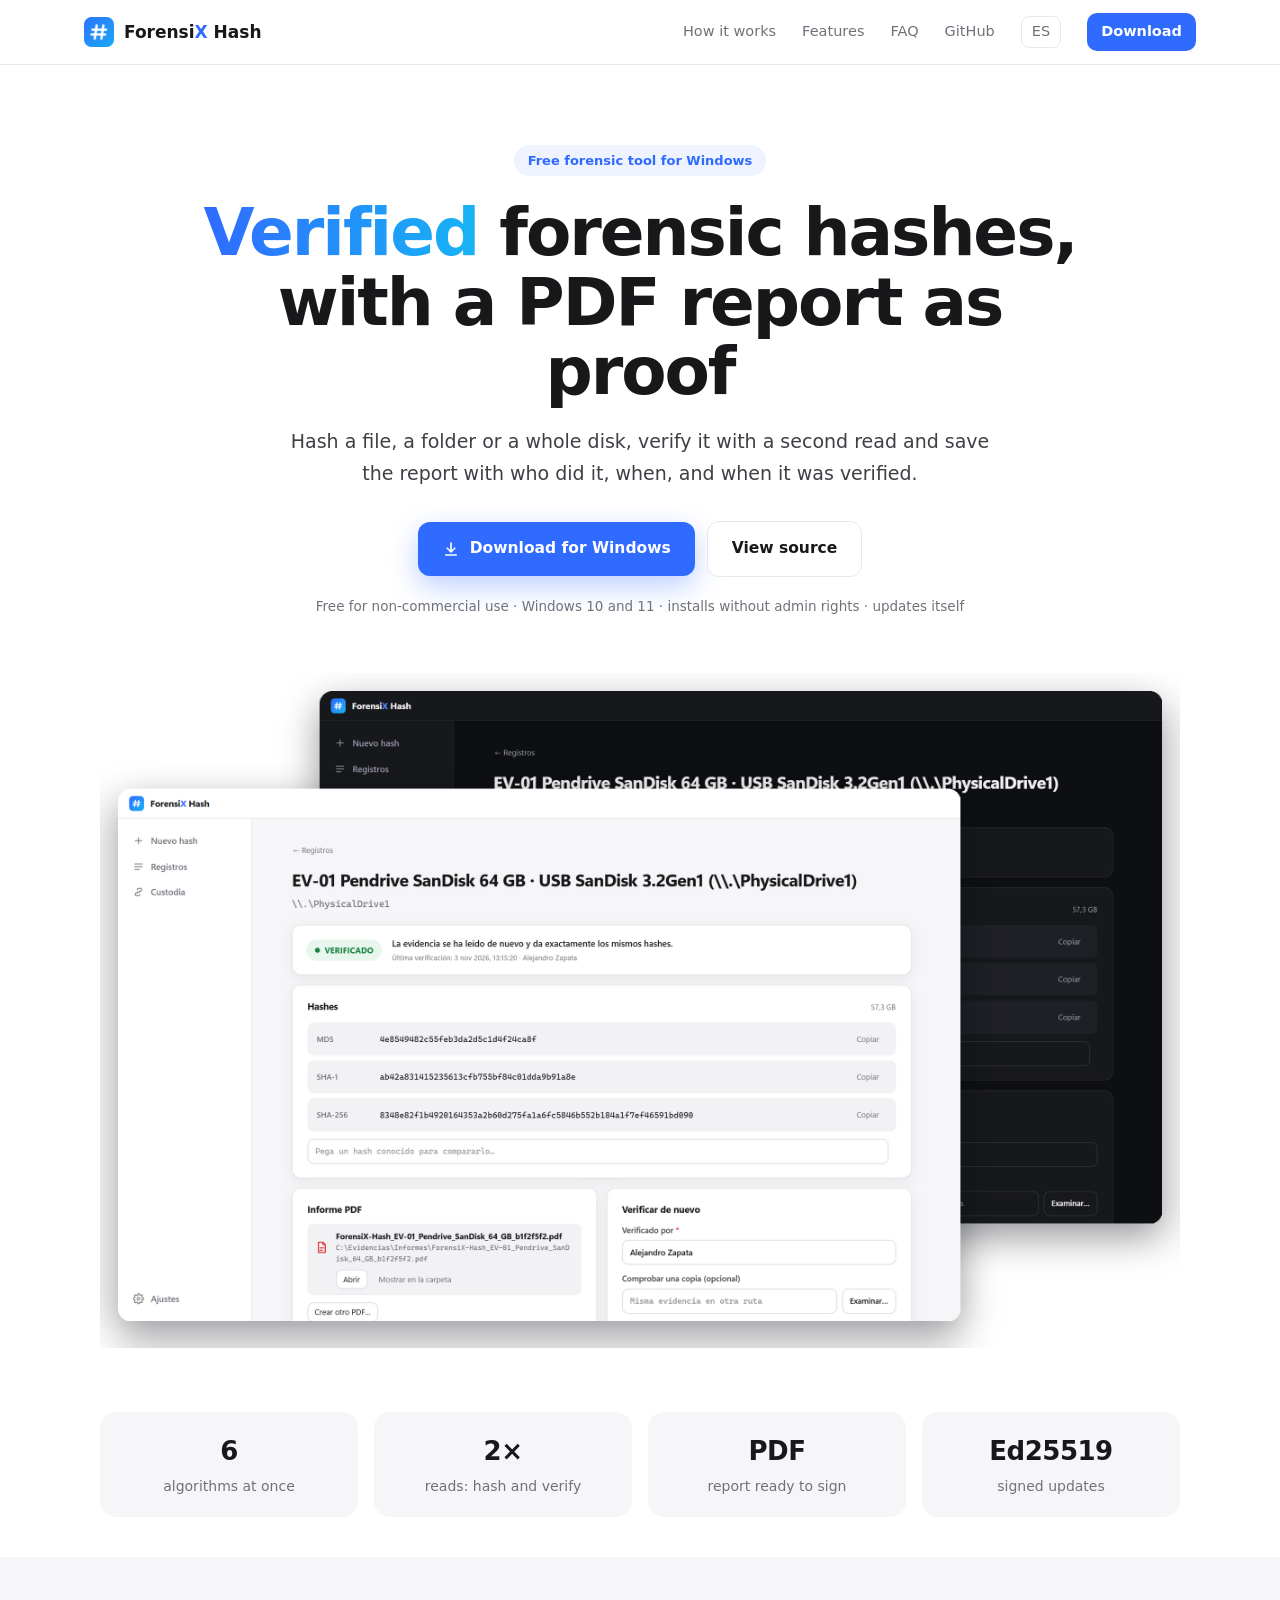
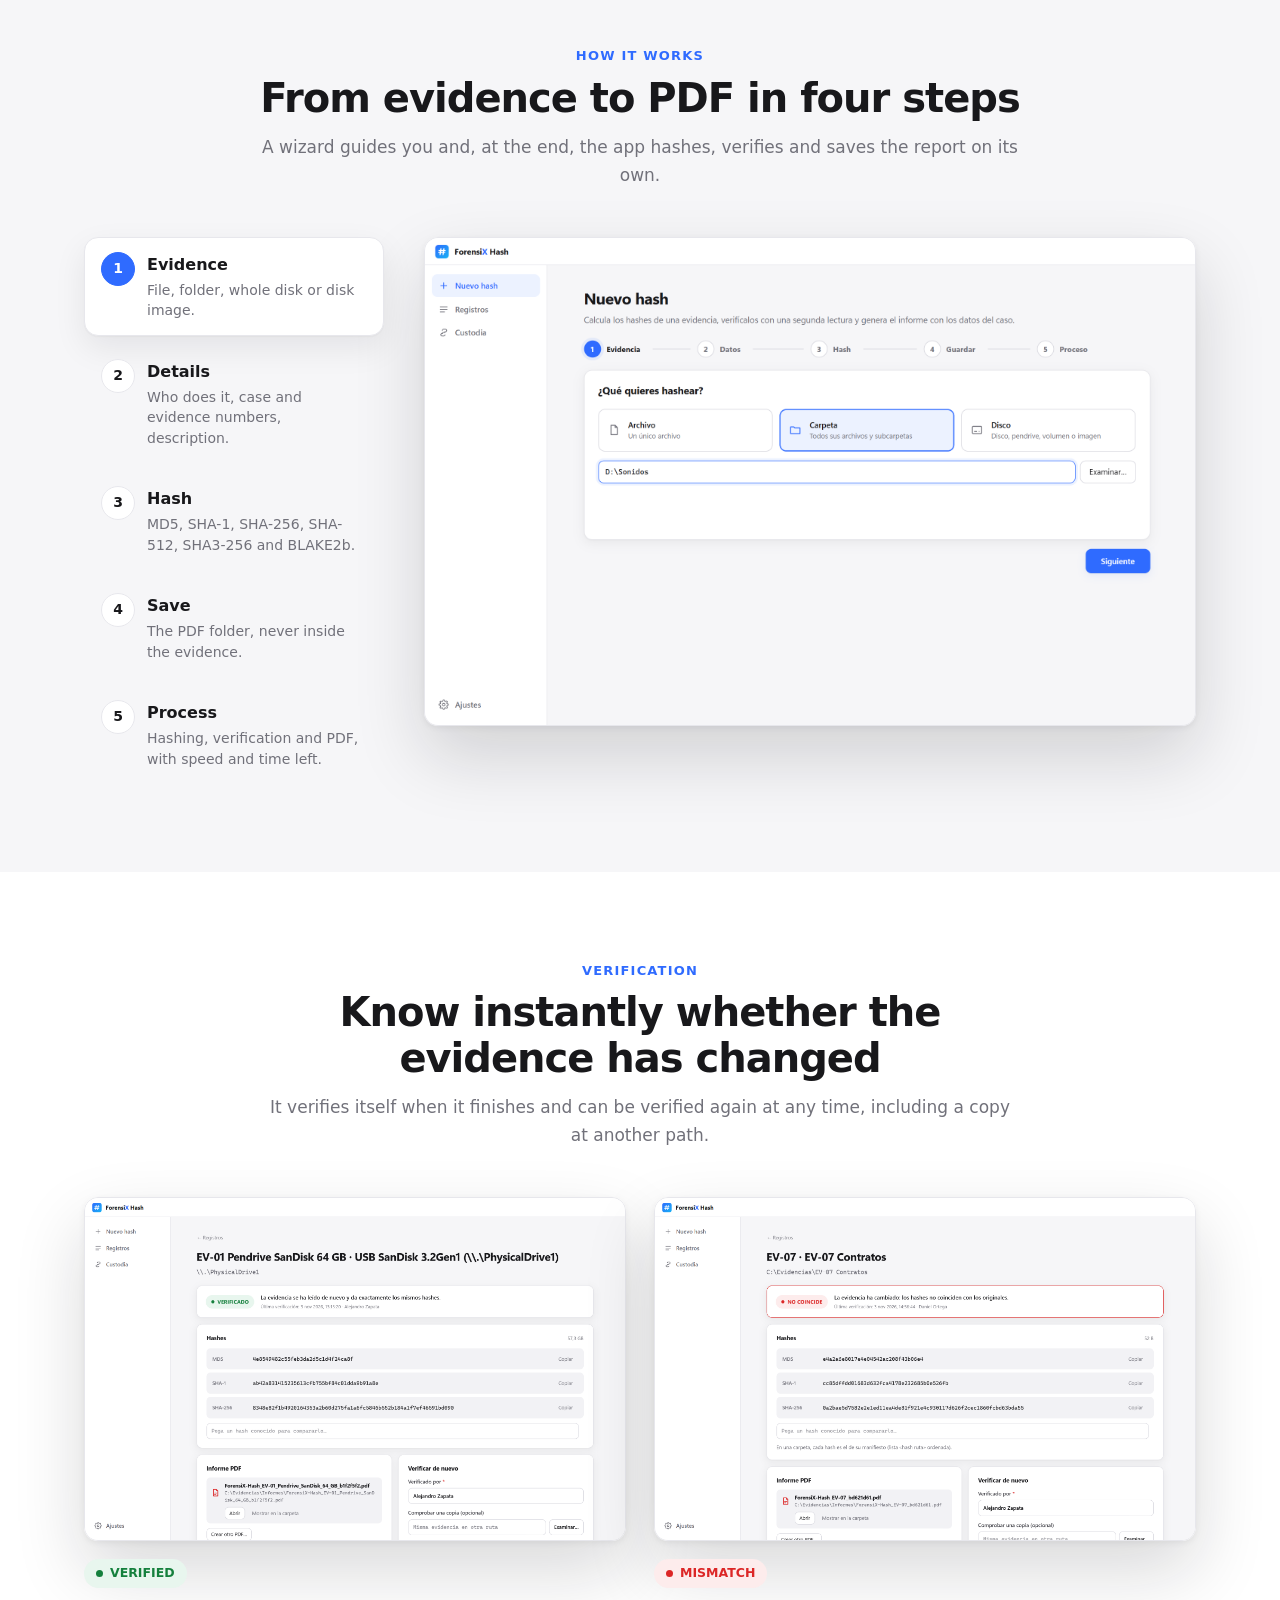
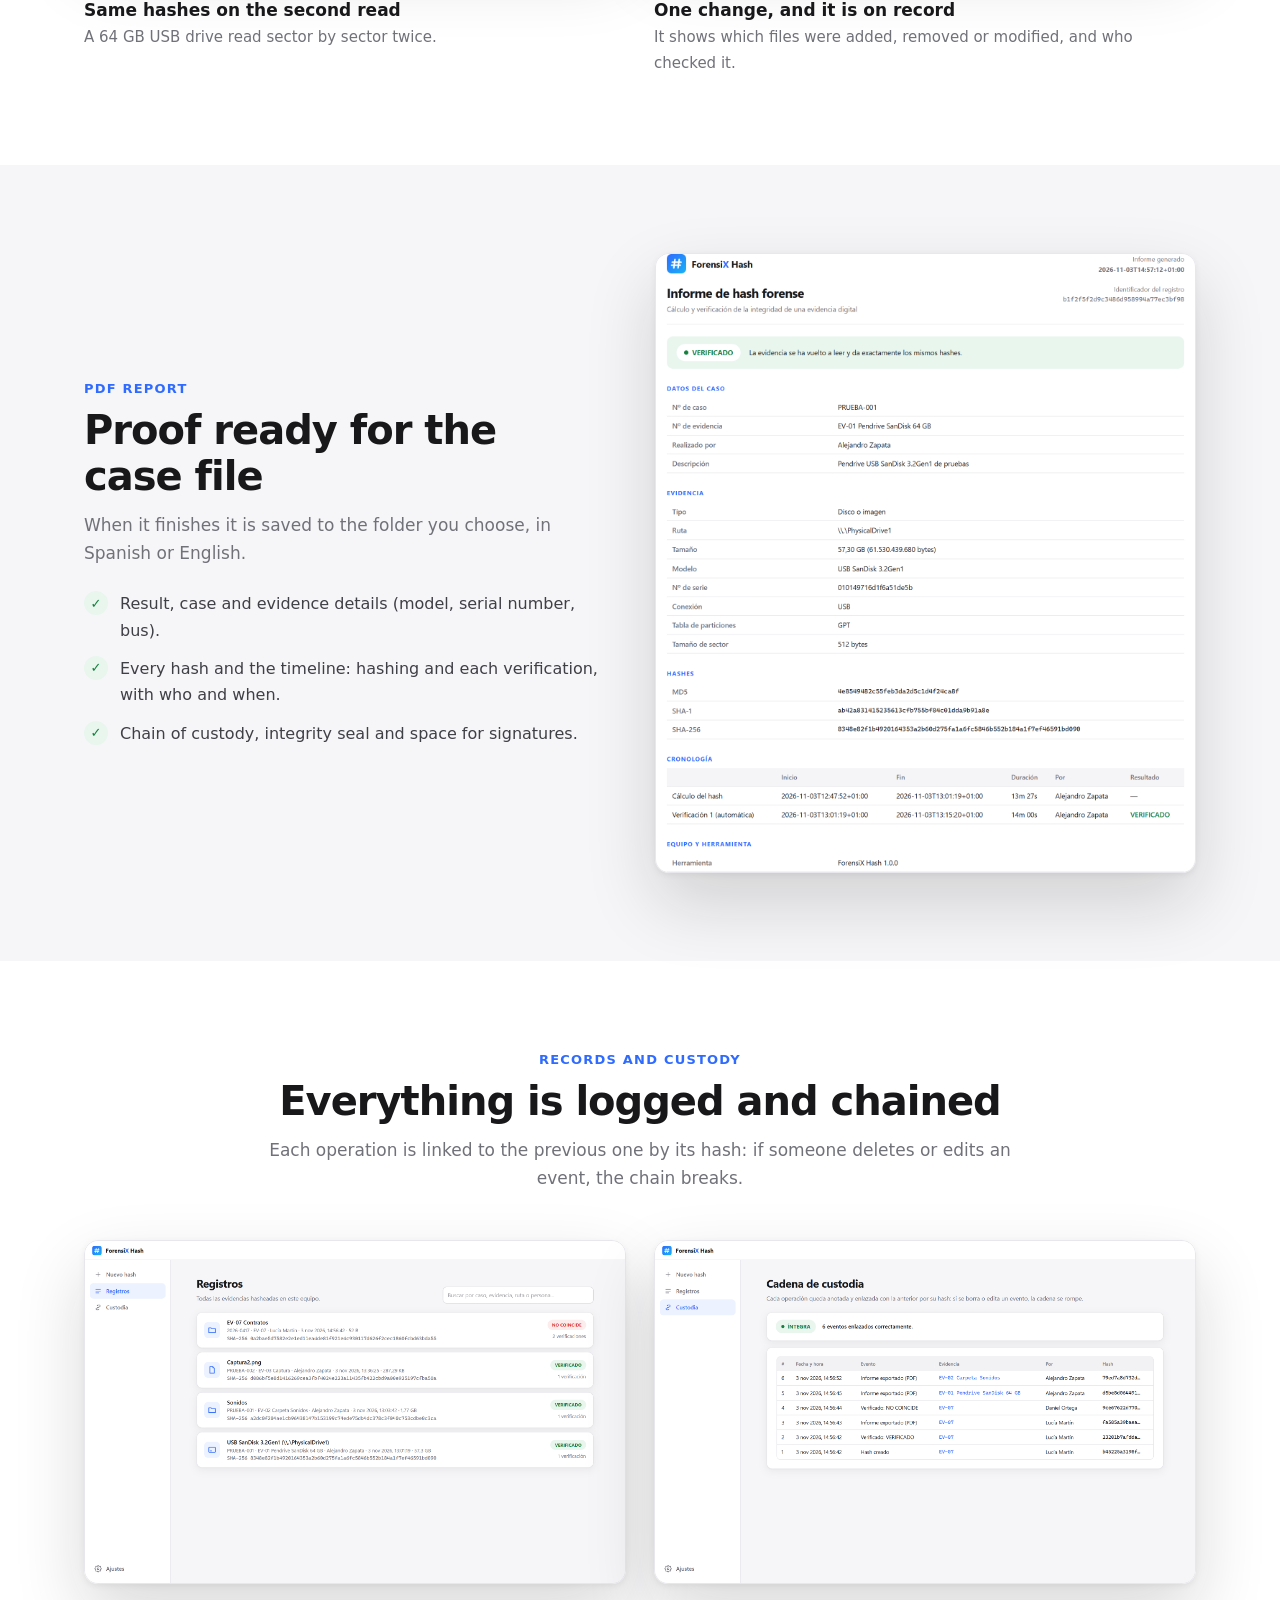
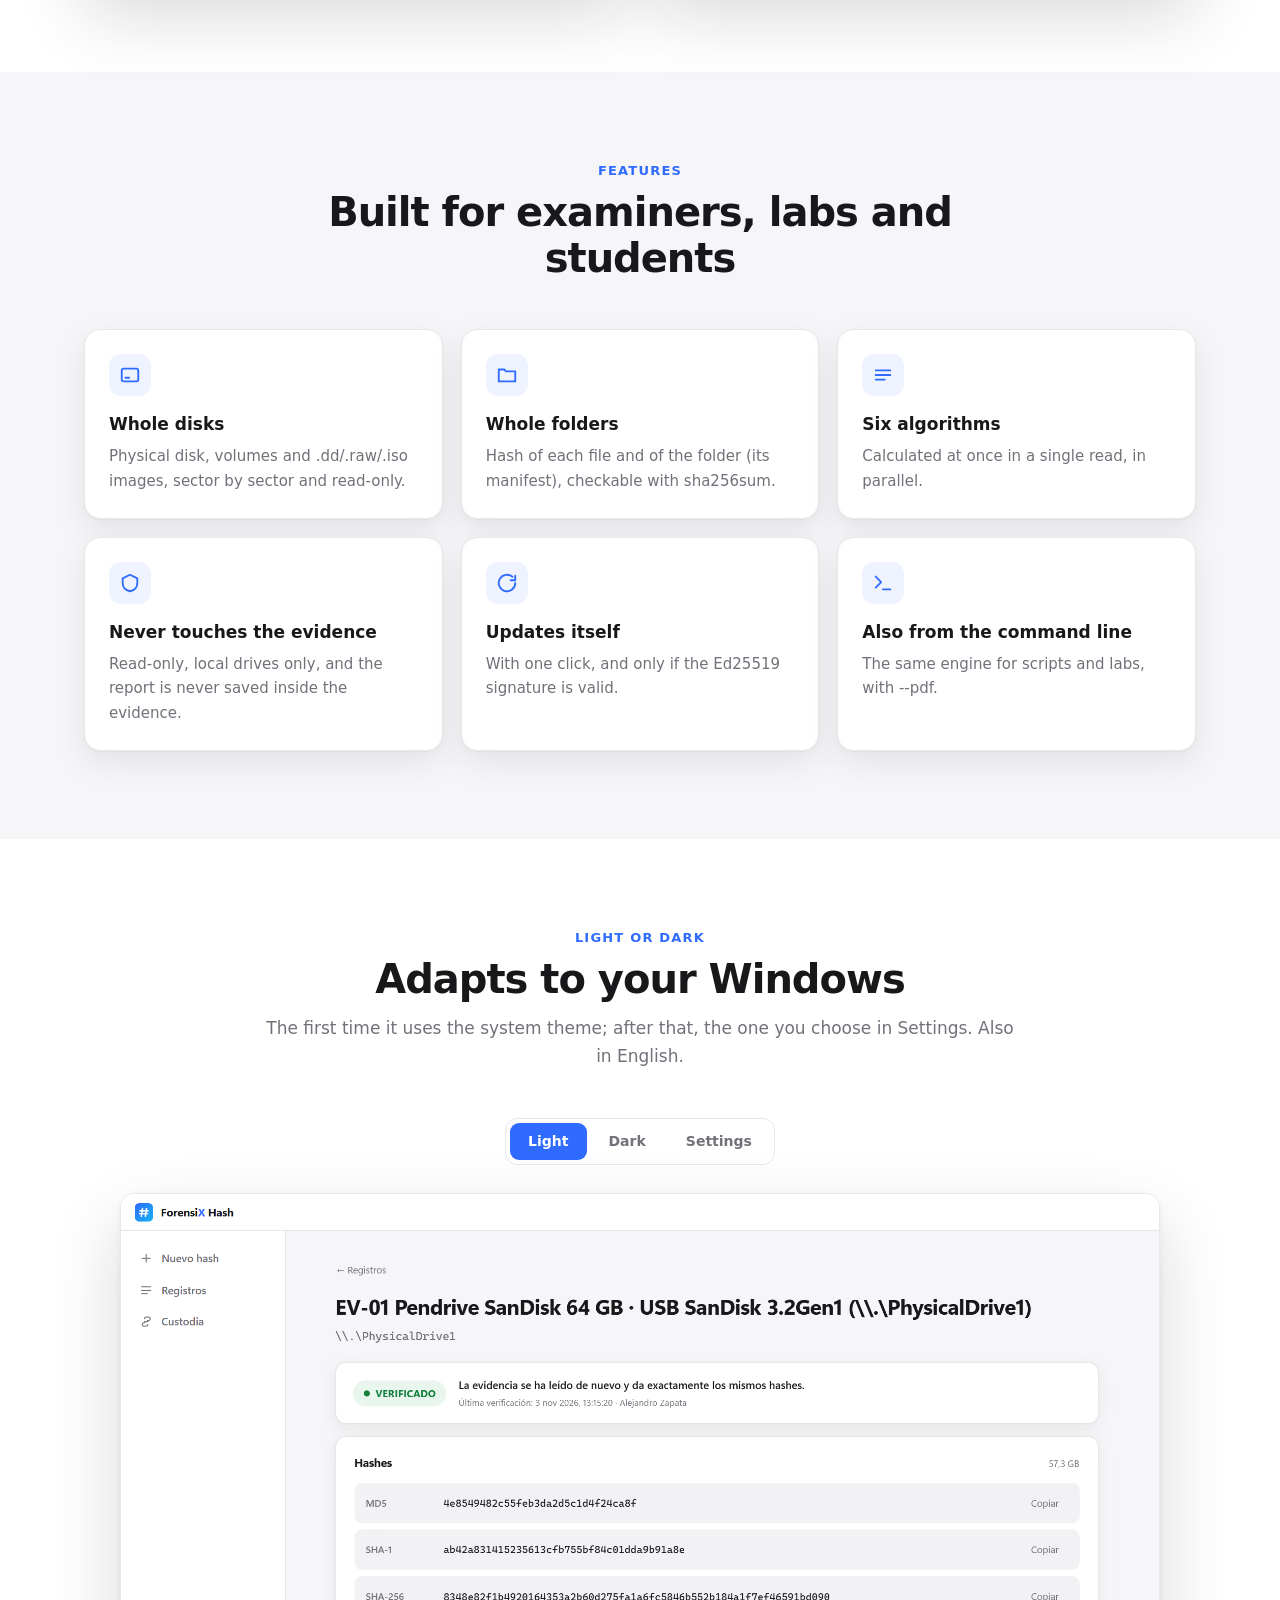
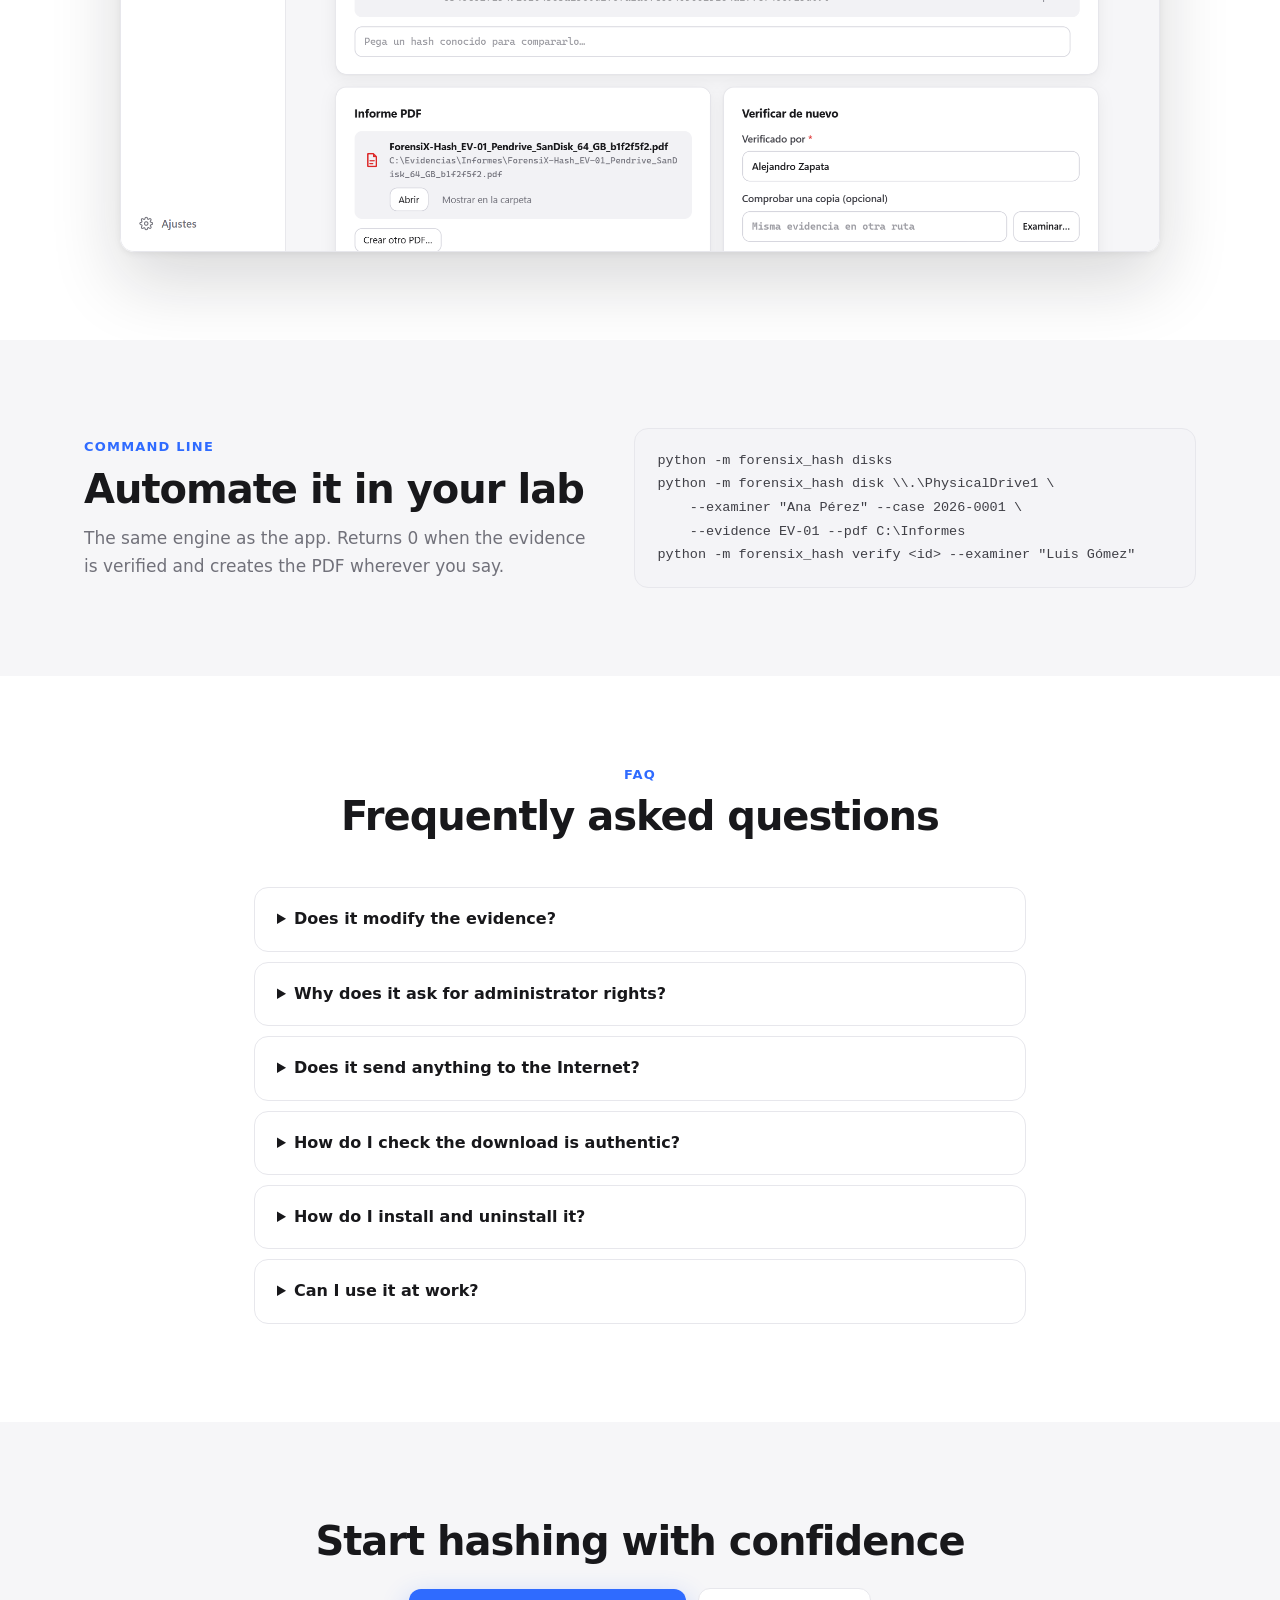
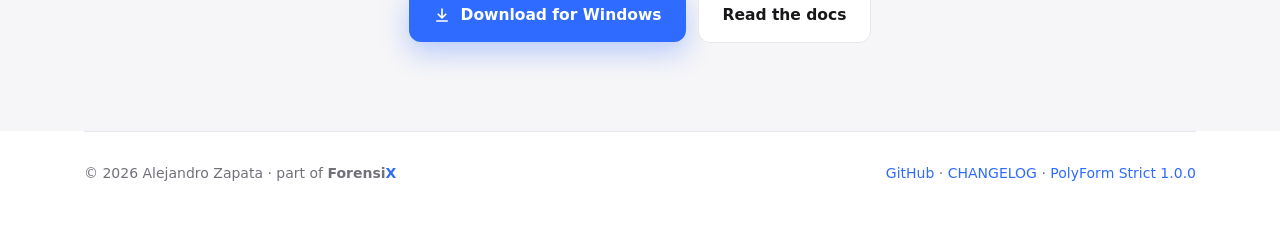
==== commit 6b193e71: "Instalador para Windows con Inno Setup, como en Lumen - desktop/installer.iss: se instala para el us" ====
--- a/docs/index.html
+++ b/docs/index.html
@@ -147,7 +147,7 @@
         <a href="#faq" data-es="Preguntas" data-en="FAQ">Preguntas</a>
         <a href="https://github.com/ZaperMaster/ForensiX-Hash">GitHub</a>
         <a href="#" class="lang" id="lang">EN</a>
-        <a class="nav-cta" href="https://github.com/ZaperMaster/ForensiX-Hash/releases/latest/download/ForensiX-Hash.exe" data-es="Descargar" data-en="Download">Descargar</a>
+        <a class="nav-cta" href="https://github.com/ZaperMaster/ForensiX-Hash/releases/latest" data-es="Descargar" data-en="Download">Descargar</a>
       </div>
     </nav>
   </div>
@@ -160,12 +160,12 @@
     <p class="lead" data-es="Calcula los hashes de un archivo, una carpeta o un disco completo, verifícalos con una segunda lectura y guarda el informe con quién lo hizo, cuándo y cuándo se verificó."
        data-en="Hash a file, a folder or a whole disk, verify it with a second read and save the report with who did it, when, and when it was verified.">Calcula los hashes de un archivo, una carpeta o un disco completo, verifícalos con una segunda lectura y guarda el informe con quién lo hizo, cuándo y cuándo se verificó.</p>
     <div class="cta">
-      <a class="button primary" href="https://github.com/ZaperMaster/ForensiX-Hash/releases/latest/download/ForensiX-Hash.exe">
+      <a class="button primary" href="https://github.com/ZaperMaster/ForensiX-Hash/releases/latest">
         <svg viewBox="0 0 24 24"><path d="M12 4v12M7 11l5 5 5-5M5 20h14"/></svg><span data-es="Descargar para Windows" data-en="Download for Windows">Descargar para Windows</span></a>
       <a class="button secondary" href="https://github.com/ZaperMaster/ForensiX-Hash"><span data-es="Ver el código" data-en="View source">Ver el código</span></a>
     </div>
-    <p class="small" data-es="Gratis para uso no comercial · Windows 10 y 11 · sin instalación · se actualiza sola"
-       data-en="Free for non-commercial use · Windows 10 and 11 · no installation · updates itself">Gratis para uso no comercial · Windows 10 y 11 · sin instalación · se actualiza sola</p>
+    <p class="small" data-es="Gratis para uso no comercial · Windows 10 y 11 · se instala sin administrador · se actualiza sola"
+       data-en="Free for non-commercial use · Windows 10 and 11 · installs without admin rights · updates itself">Gratis para uso no comercial · Windows 10 y 11 · se instala sin administrador · se actualiza sola</p>
     <img class="cover" src="capturas/portada.png" alt="ForensiX Hash en tema claro y oscuro">
 
     <div class="stats">
@@ -339,8 +339,11 @@
         <p data-es="No. Evidencias, registros e informes se quedan en tu equipo. Solo consulta GitHub para buscar actualizaciones, y se puede desactivar en Ajustes."
            data-en="No. Evidence, records and reports stay on your computer. It only checks GitHub for updates, and that can be turned off in Settings.">No. Evidencias, registros e informes se quedan en tu equipo. Solo consulta GitHub para buscar actualizaciones, y se puede desactivar en Ajustes.</p></details>
       <details><summary data-es="¿Cómo compruebo que la descarga es auténtica?" data-en="How do I check the download is authentic?">¿Cómo compruebo que la descarga es auténtica?</summary>
-        <p data-es="Cada versión publica SHA256SUMS.txt firmado. En PowerShell: Get-FileHash ForensiX-Hash.exe -Algorithm SHA256 y compara el valor."
-           data-en="Each release publishes a signed SHA256SUMS.txt. In PowerShell: Get-FileHash ForensiX-Hash.exe -Algorithm SHA256 and compare the value.">Cada versión publica SHA256SUMS.txt firmado. En PowerShell: Get-FileHash ForensiX-Hash.exe -Algorithm SHA256 y compara el valor.</p></details>
+        <p data-es="Cada versión publica SHA256SUMS.txt firmado con los hashes del instalador y del .exe. En PowerShell: Get-FileHash .\ForensiX-Hash_1.0.0_x64-setup.exe -Algorithm SHA256 y compara el valor."
+           data-en="Each release publishes a signed SHA256SUMS.txt with the hashes of the installer and the .exe. In PowerShell: Get-FileHash .\ForensiX-Hash_1.0.0_x64-setup.exe -Algorithm SHA256 and compare the value.">Cada versión publica SHA256SUMS.txt firmado con los hashes del instalador y del .exe. En PowerShell: Get-FileHash .\ForensiX-Hash_1.0.0_x64-setup.exe -Algorithm SHA256 y compara el valor.</p></details>
+      <details><summary data-es="¿Cómo se instala y se desinstala?" data-en="How do I install and uninstall it?">¿Cómo se instala y se desinstala?</summary>
+        <p data-es="Descarga ForensiX-Hash_x.y.z_x64-setup.exe de la última versión y ábrelo: se instala para tu usuario sin pedir administrador, con acceso en el menú Inicio y en el escritorio. Se desinstala desde Aplicaciones instaladas de Windows y tus registros e informes se conservan. También hay un .exe portable que no necesita instalación."
+           data-en="Download ForensiX-Hash_x.y.z_x64-setup.exe from the latest release and open it: it installs for your user without admin rights, with Start menu and desktop shortcuts. Uninstall it from Windows Installed apps; your records and reports are kept. There is also a portable .exe that needs no installation.">Descarga ForensiX-Hash_x.y.z_x64-setup.exe de la última versión y ábrelo: se instala para tu usuario sin pedir administrador, con acceso en el menú Inicio y en el escritorio. Se desinstala desde Aplicaciones instaladas de Windows y tus registros e informes se conservan. También hay un .exe portable que no necesita instalación.</p></details>
       <details><summary data-es="¿Puedo usarla en mi trabajo?" data-en="Can I use it at work?">¿Puedo usarla en mi trabajo?</summary>
         <p data-es="Es gratuita para fines no comerciales, incluidas instituciones públicas, educativas y organizaciones sin ánimo de lucro (licencia PolyForm Strict). Para uso comercial, abre una issue en GitHub."
            data-en="It is free for non-commercial purposes, including public, educational and non-profit organizations (PolyForm Strict license). For commercial use, open an issue on GitHub.">Es gratuita para fines no comerciales, incluidas instituciones públicas, educativas y organizaciones sin ánimo de lucro (licencia PolyForm Strict). Para uso comercial, abre una issue en GitHub.</p></details>
@@ -351,7 +354,7 @@
     <div class="wrap">
       <h2 data-es="Empieza a hashear con garantías" data-en="Start hashing with confidence">Empieza a hashear con garantías</h2>
       <div class="cta">
-        <a class="button primary" href="https://github.com/ZaperMaster/ForensiX-Hash/releases/latest/download/ForensiX-Hash.exe">
+        <a class="button primary" href="https://github.com/ZaperMaster/ForensiX-Hash/releases/latest">
           <svg viewBox="0 0 24 24"><path d="M12 4v12M7 11l5 5 5-5M5 20h14"/></svg><span data-es="Descargar para Windows" data-en="Download for Windows">Descargar para Windows</span></a>
         <a class="button secondary" href="https://github.com/ZaperMaster/ForensiX-Hash#readme"><span data-es="Leer la documentación" data-en="Read the docs">Leer la documentación</span></a>
       </div>
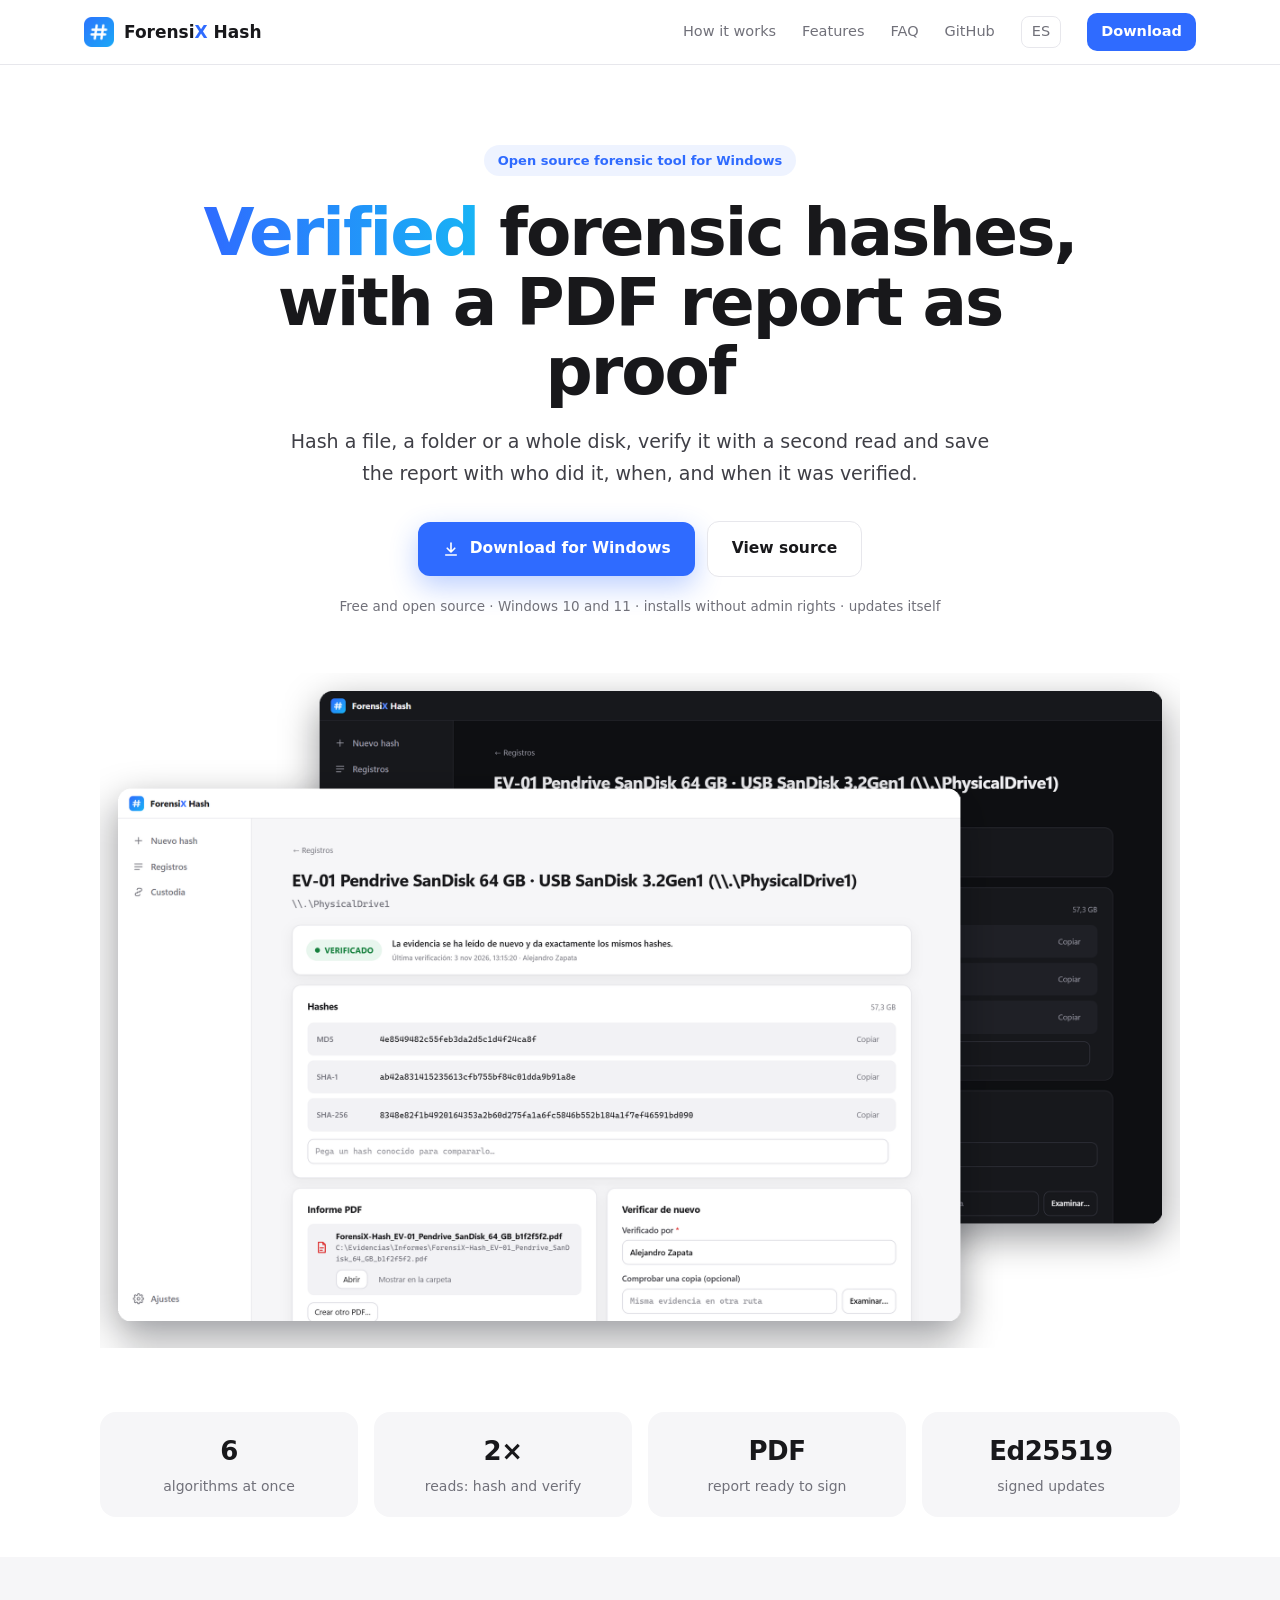
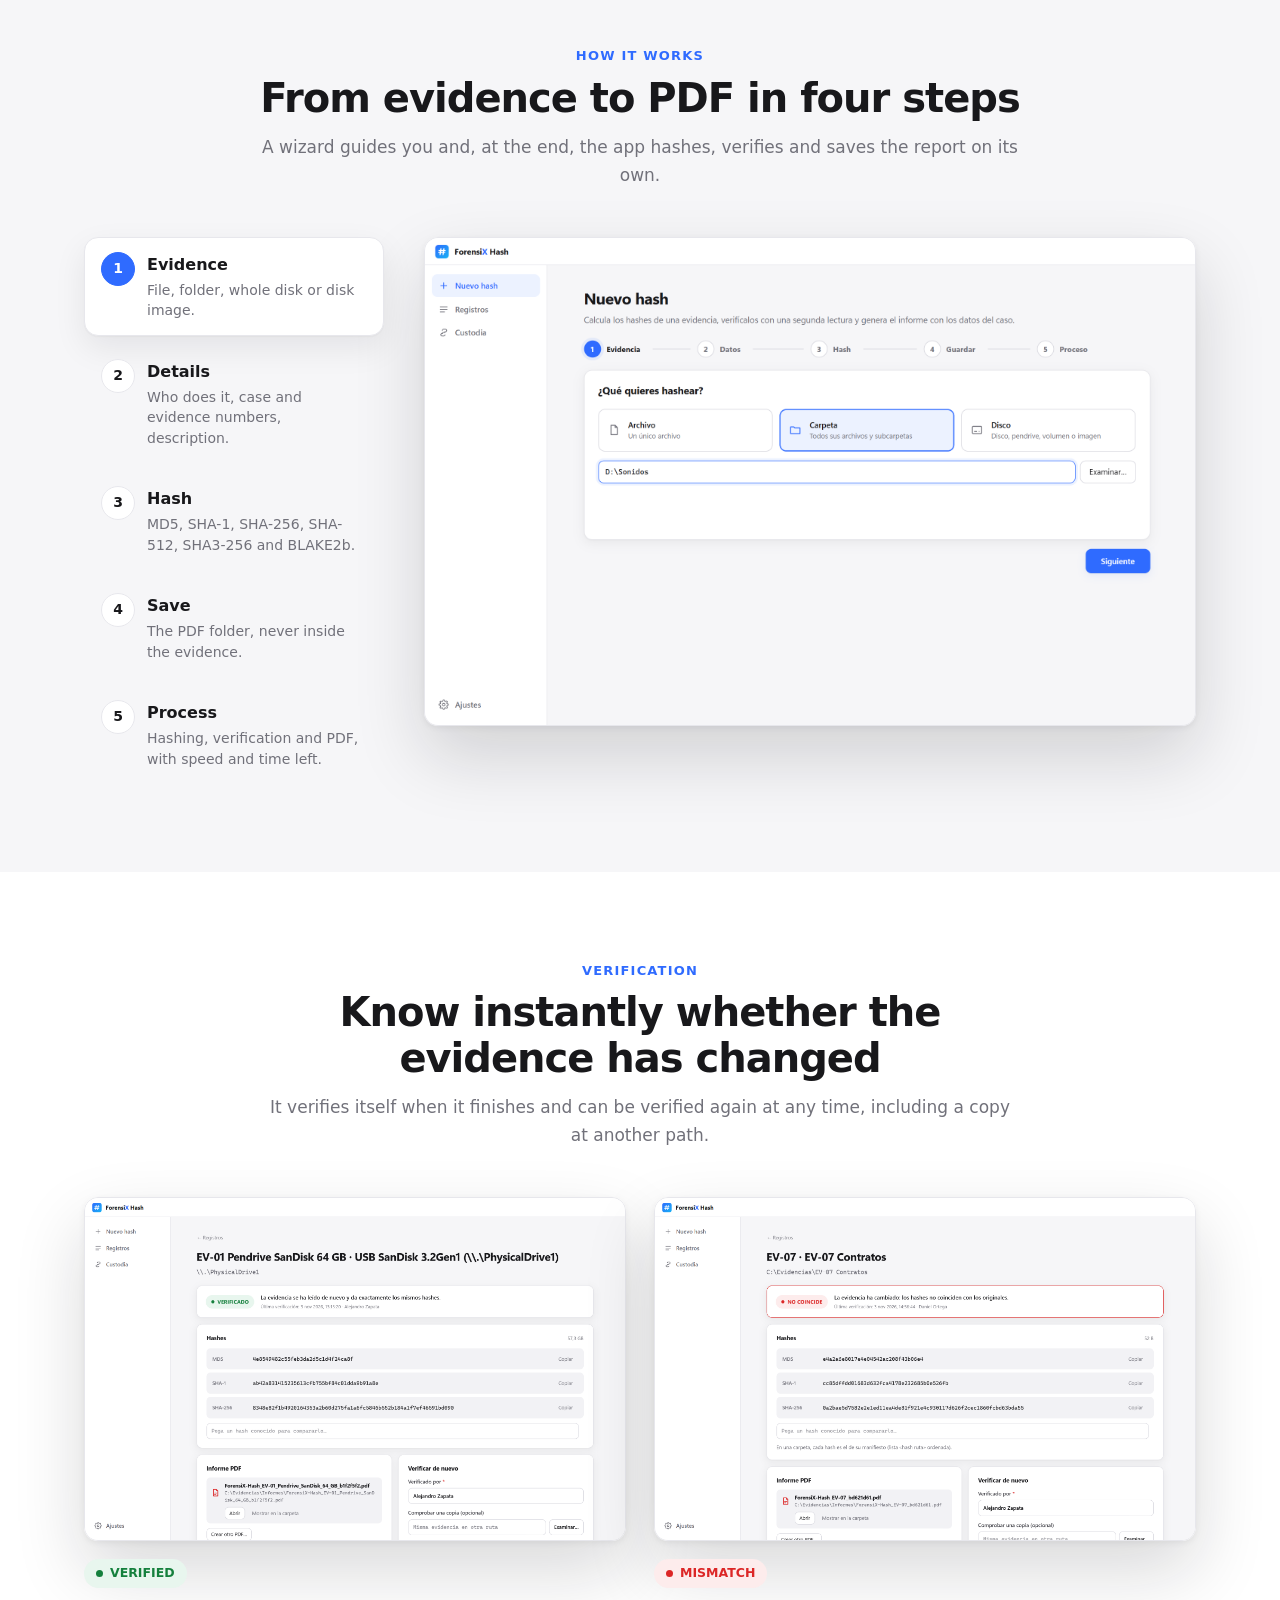
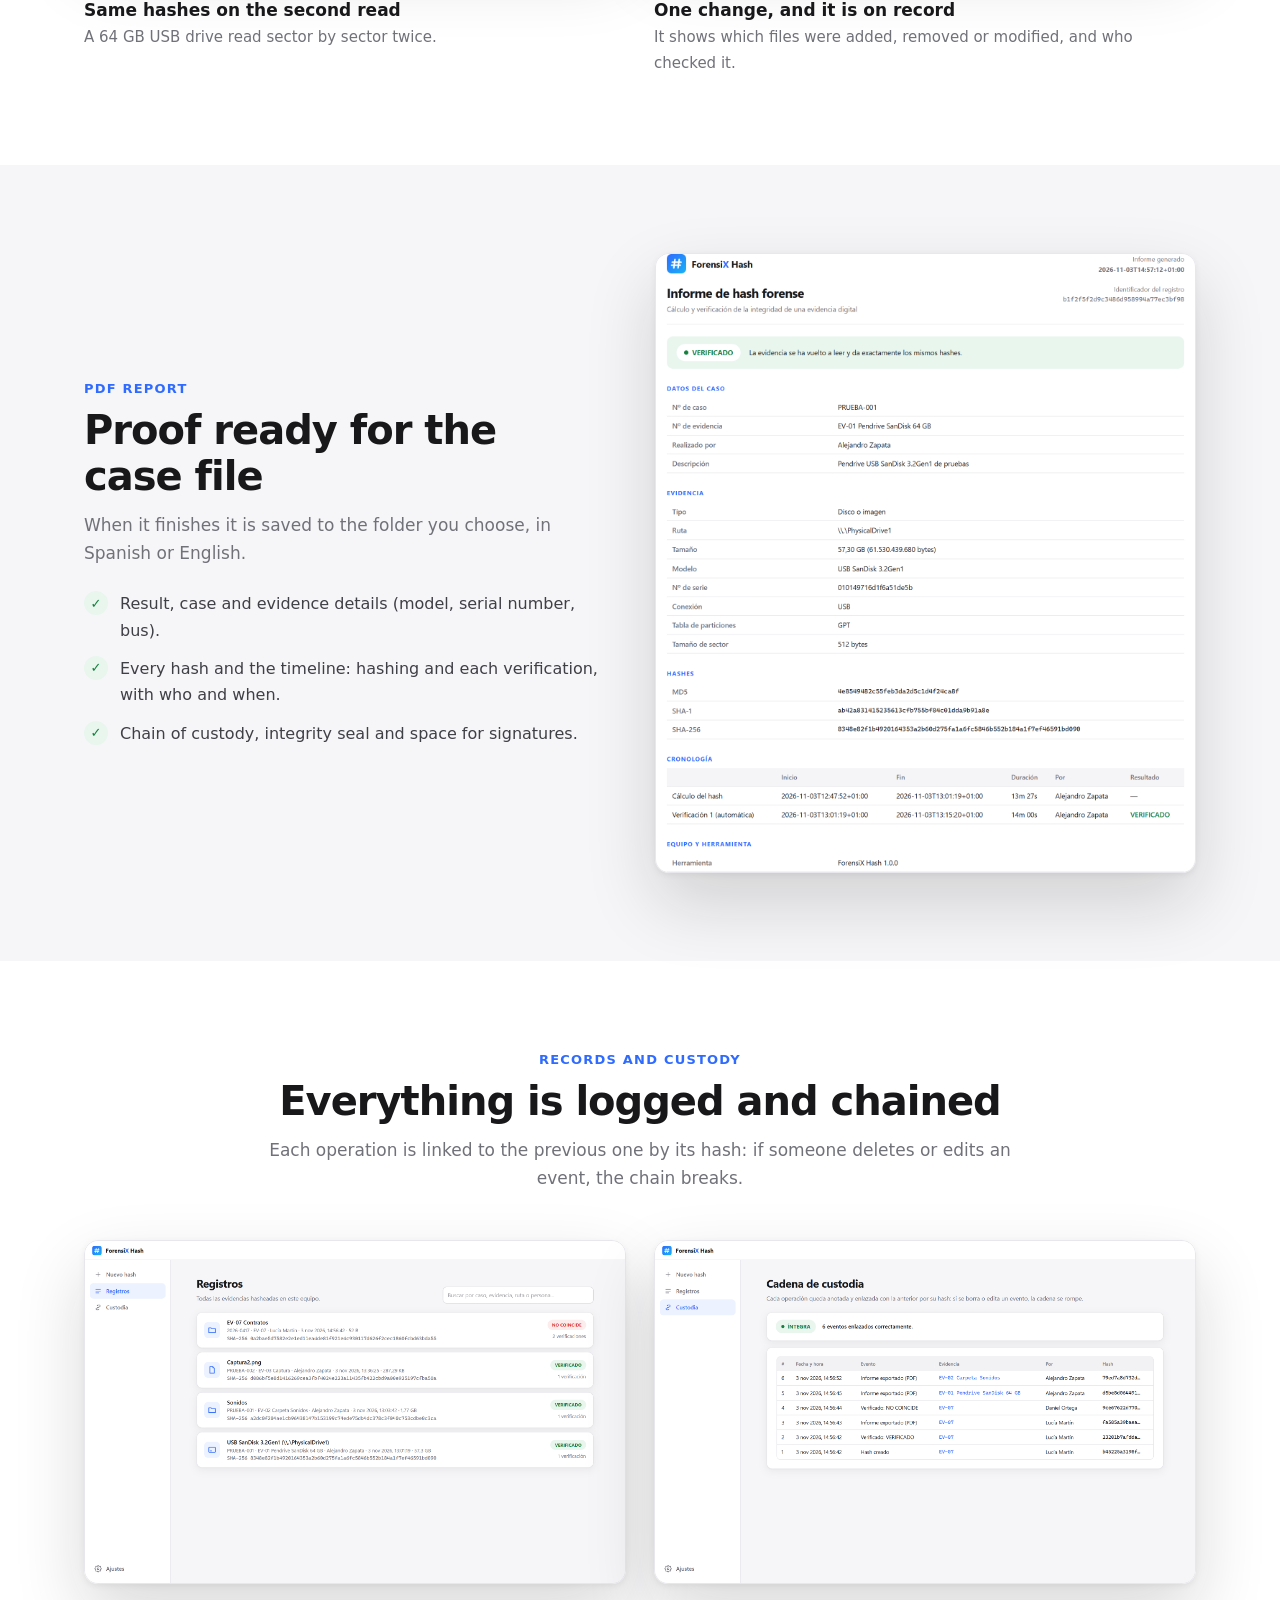
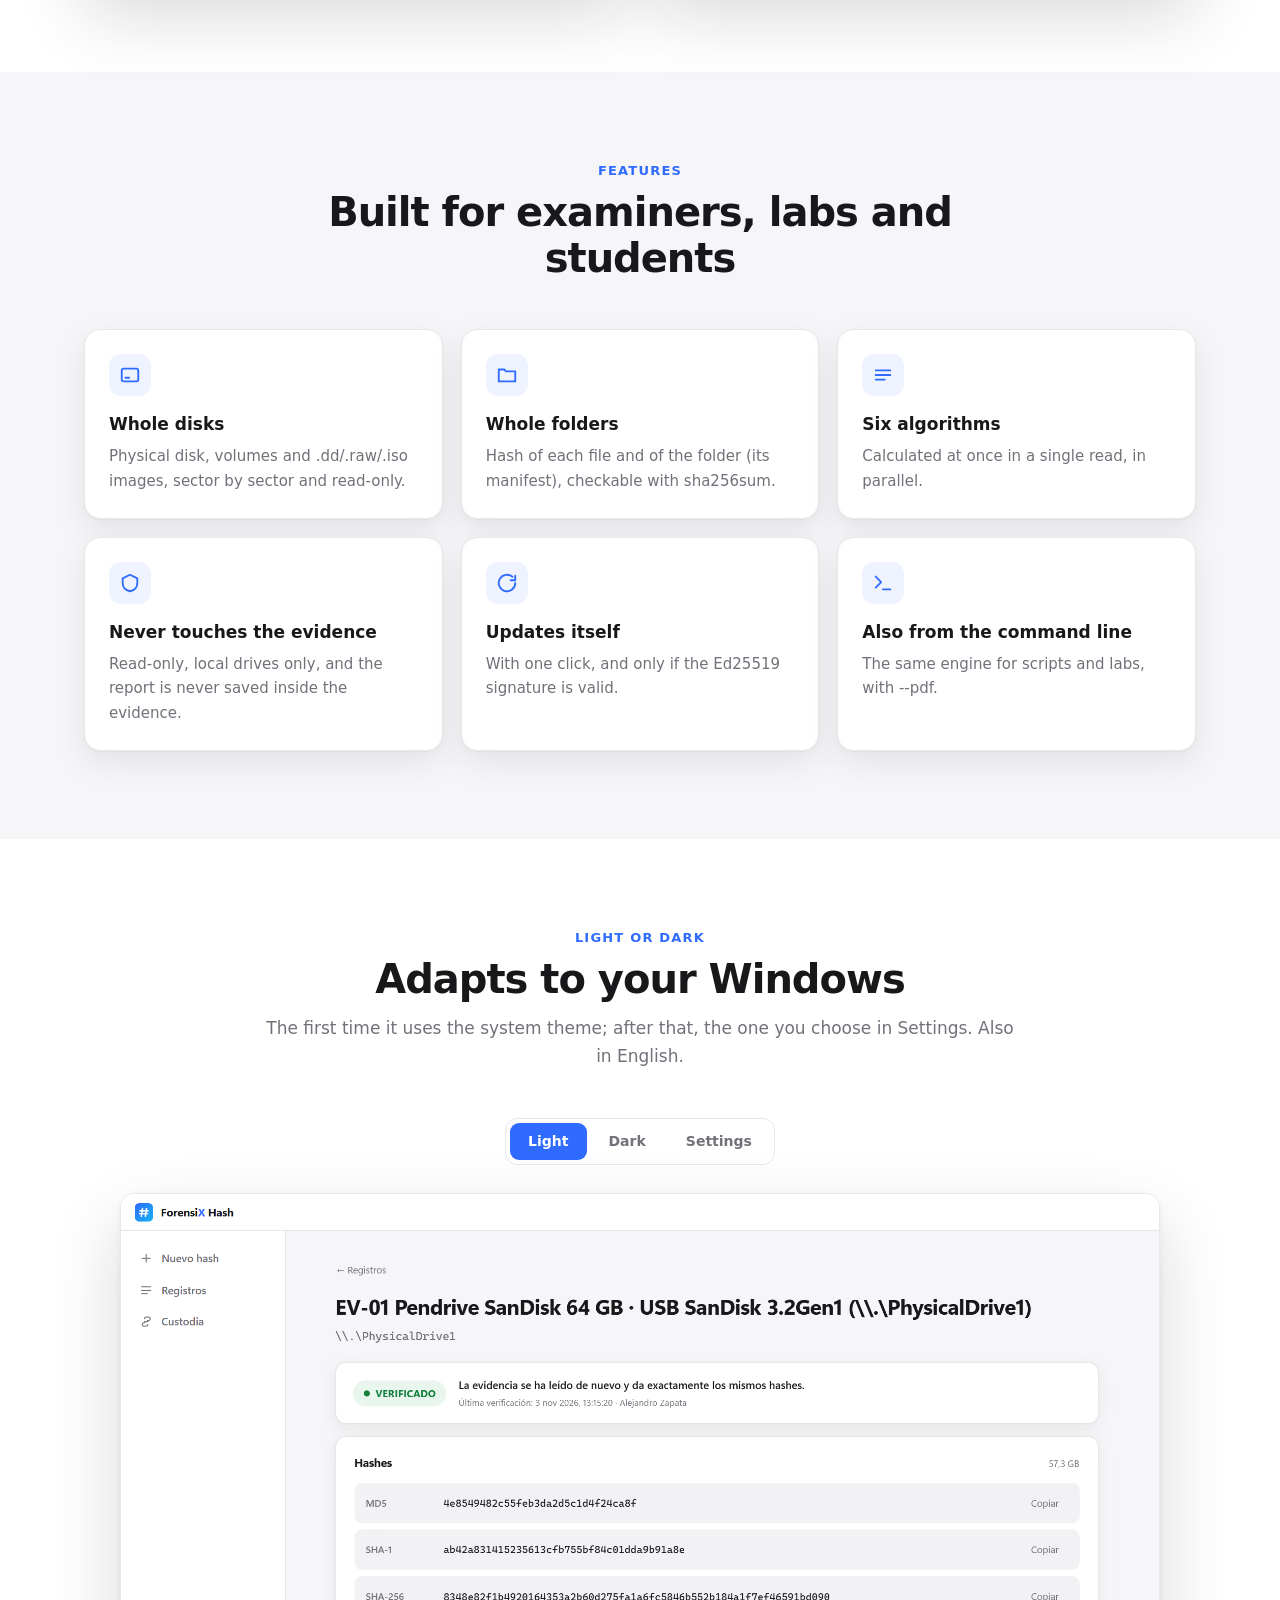
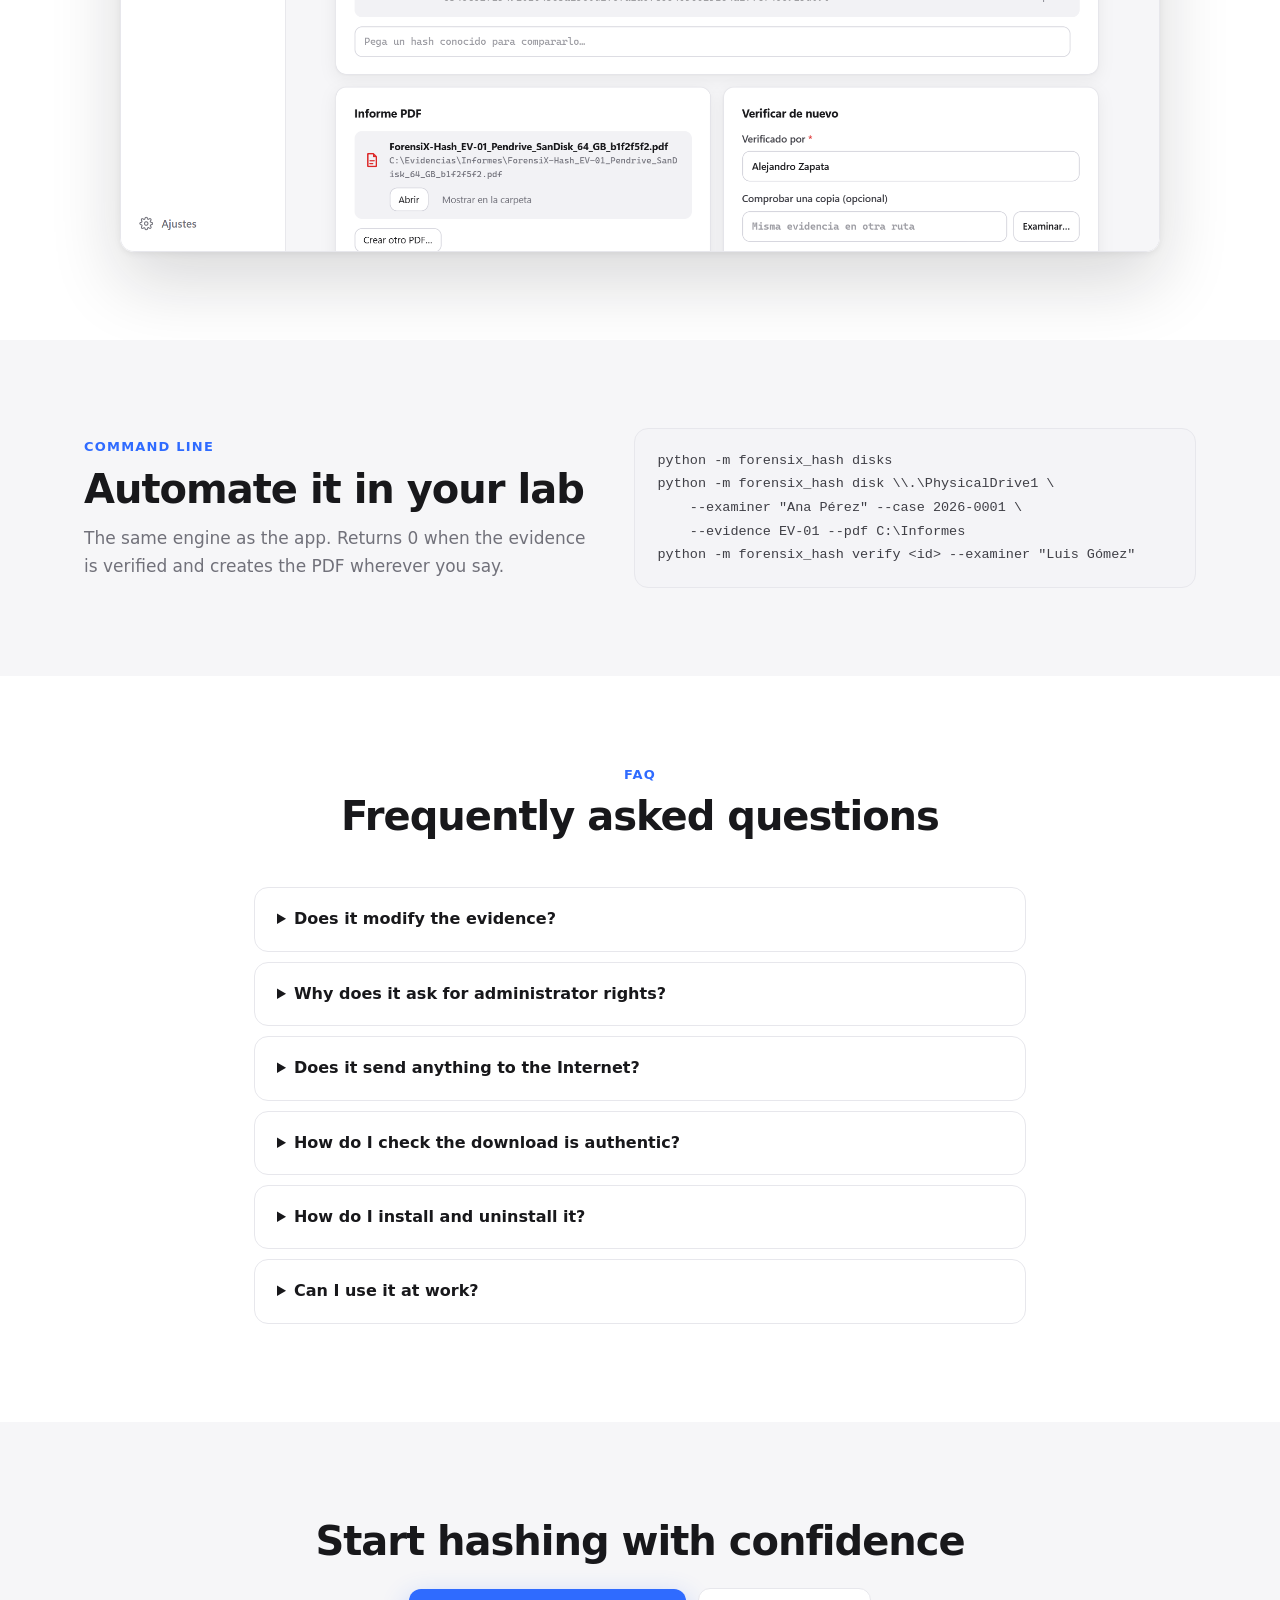
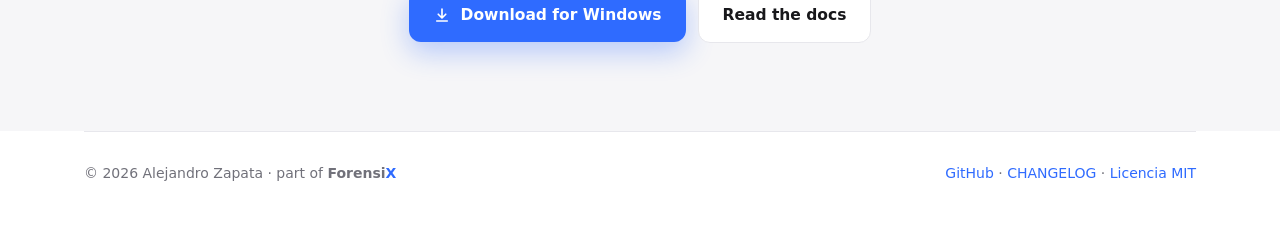
==== commit 9ed9bfd3: "Código abierto: licencia MIT Sustituye PolyForm Strict por MIT y añade CONTRIBUTING.md. README, web " ====
--- a/docs/index.html
+++ b/docs/index.html
@@ -155,7 +155,7 @@
 
 <main>
   <div class="hero">
-    <span class="eyebrow" data-es="Herramienta forense gratuita para Windows" data-en="Free forensic tool for Windows">Herramienta forense gratuita para Windows</span>
+    <span class="eyebrow" data-es="Herramienta forense de código abierto para Windows" data-en="Open source forensic tool for Windows">Herramienta forense de código abierto para Windows</span>
     <h1 data-es-html="Hashes forenses &lt;span class=&quot;grad&quot;&gt;verificados&lt;/span&gt;, con su comprobante en PDF" data-en-html="&lt;span class=&quot;grad&quot;&gt;Verified&lt;/span&gt; forensic hashes, with a PDF report as proof">Hashes forenses <span class="grad">verificados</span>, con su comprobante en PDF</h1>
     <p class="lead" data-es="Calcula los hashes de un archivo, una carpeta o un disco completo, verifícalos con una segunda lectura y guarda el informe con quién lo hizo, cuándo y cuándo se verificó."
        data-en="Hash a file, a folder or a whole disk, verify it with a second read and save the report with who did it, when, and when it was verified.">Calcula los hashes de un archivo, una carpeta o un disco completo, verifícalos con una segunda lectura y guarda el informe con quién lo hizo, cuándo y cuándo se verificó.</p>
@@ -164,8 +164,8 @@
         <svg viewBox="0 0 24 24"><path d="M12 4v12M7 11l5 5 5-5M5 20h14"/></svg><span data-es="Descargar para Windows" data-en="Download for Windows">Descargar para Windows</span></a>
       <a class="button secondary" href="https://github.com/ZaperMaster/ForensiX-Hash"><span data-es="Ver el código" data-en="View source">Ver el código</span></a>
     </div>
-    <p class="small" data-es="Gratis para uso no comercial · Windows 10 y 11 · se instala sin administrador · se actualiza sola"
-       data-en="Free for non-commercial use · Windows 10 and 11 · installs without admin rights · updates itself">Gratis para uso no comercial · Windows 10 y 11 · se instala sin administrador · se actualiza sola</p>
+    <p class="small" data-es="Gratis y de código abierto · Windows 10 y 11 · se instala sin administrador · se actualiza sola"
+       data-en="Free and open source · Windows 10 and 11 · installs without admin rights · updates itself">Gratis y de código abierto · Windows 10 y 11 · se instala sin administrador · se actualiza sola</p>
     <img class="cover" src="capturas/portada.png" alt="ForensiX Hash en tema claro y oscuro">
 
     <div class="stats">
@@ -345,8 +345,8 @@
         <p data-es="Descarga ForensiX-Hash_x.y.z_x64-setup.exe de la última versión y ábrelo: se instala para tu usuario sin pedir administrador, con acceso en el menú Inicio y en el escritorio. Se desinstala desde Aplicaciones instaladas de Windows y tus registros e informes se conservan. También hay un .exe portable que no necesita instalación."
            data-en="Download ForensiX-Hash_x.y.z_x64-setup.exe from the latest release and open it: it installs for your user without admin rights, with Start menu and desktop shortcuts. Uninstall it from Windows Installed apps; your records and reports are kept. There is also a portable .exe that needs no installation.">Descarga ForensiX-Hash_x.y.z_x64-setup.exe de la última versión y ábrelo: se instala para tu usuario sin pedir administrador, con acceso en el menú Inicio y en el escritorio. Se desinstala desde Aplicaciones instaladas de Windows y tus registros e informes se conservan. También hay un .exe portable que no necesita instalación.</p></details>
       <details><summary data-es="¿Puedo usarla en mi trabajo?" data-en="Can I use it at work?">¿Puedo usarla en mi trabajo?</summary>
-        <p data-es="Es gratuita para fines no comerciales, incluidas instituciones públicas, educativas y organizaciones sin ánimo de lucro (licencia PolyForm Strict). Para uso comercial, abre una issue en GitHub."
-           data-en="It is free for non-commercial purposes, including public, educational and non-profit organizations (PolyForm Strict license). For commercial use, open an issue on GitHub.">Es gratuita para fines no comerciales, incluidas instituciones públicas, educativas y organizaciones sin ánimo de lucro (licencia PolyForm Strict). Para uso comercial, abre una issue en GitHub.</p></details>
+        <p data-es="Sí. Es código abierto con licencia MIT: puedes usarla, modificarla y redistribuirla libremente, también con fines comerciales. Se ofrece sin garantía, así que valídala según tu procedimiento antes de usarla en un caso real."
+           data-en="Yes. It is open source under the MIT license: you can use, modify and redistribute it freely, including commercially. It comes with no warranty, so validate it according to your procedure before using it on a real case.">Sí. Es código abierto con licencia MIT: puedes usarla, modificarla y redistribuirla libremente, también con fines comerciales. Se ofrece sin garantía, así que valídala según tu procedimiento antes de usarla en un caso real.</p></details>
     </div>
   </section>
 
@@ -365,7 +365,7 @@
 <div class="wrap">
   <footer>
     <span>© 2026 Alejandro Zapata · <span data-es="parte de" data-en="part of">parte de</span> <b>Forensi<span style="color:var(--accent)">X</span></b></span>
-    <span><a href="https://github.com/ZaperMaster/ForensiX-Hash">GitHub</a> · <a href="https://github.com/ZaperMaster/ForensiX-Hash/blob/main/CHANGELOG.md">CHANGELOG</a> · <a href="https://github.com/ZaperMaster/ForensiX-Hash/blob/main/LICENSE">PolyForm Strict 1.0.0</a></span>
+    <span><a href="https://github.com/ZaperMaster/ForensiX-Hash">GitHub</a> · <a href="https://github.com/ZaperMaster/ForensiX-Hash/blob/main/CHANGELOG.md">CHANGELOG</a> · <a href="https://github.com/ZaperMaster/ForensiX-Hash/blob/main/LICENSE">Licencia MIT</a></span>
   </footer>
 </div>
 
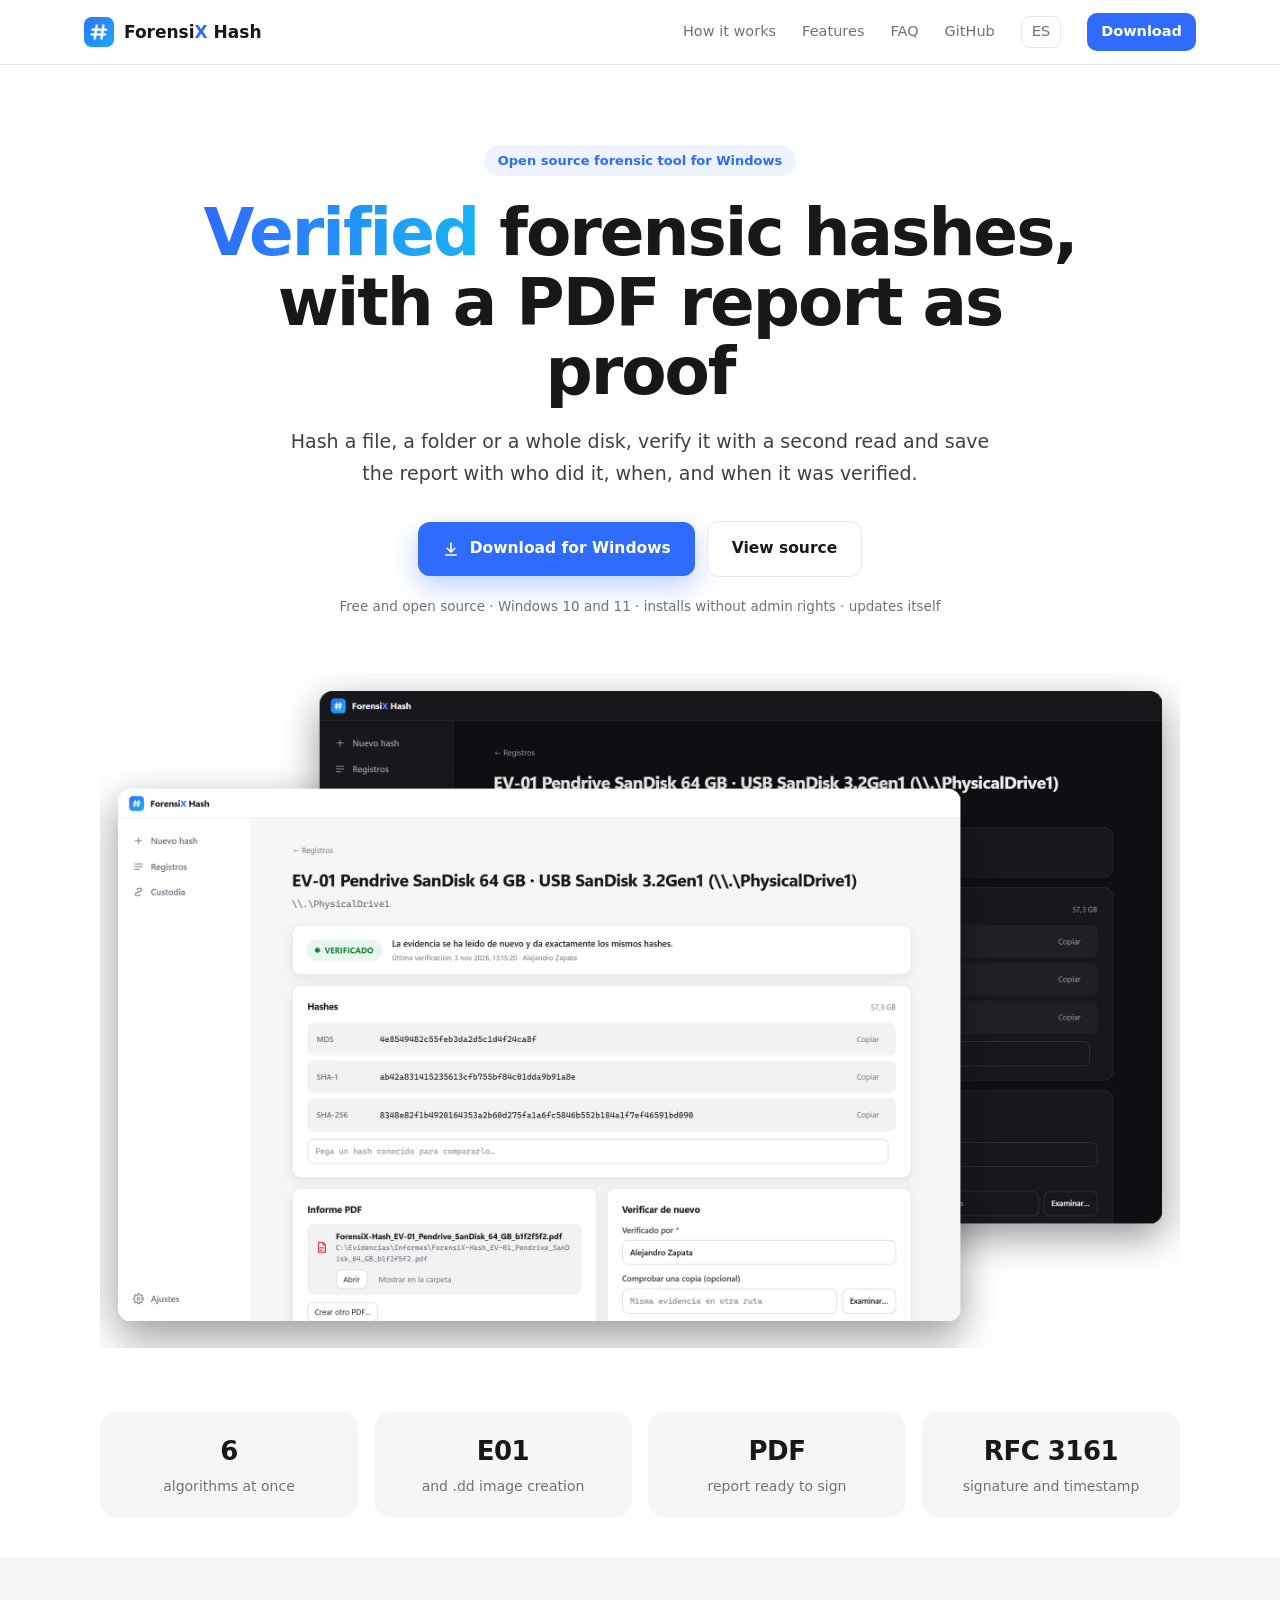
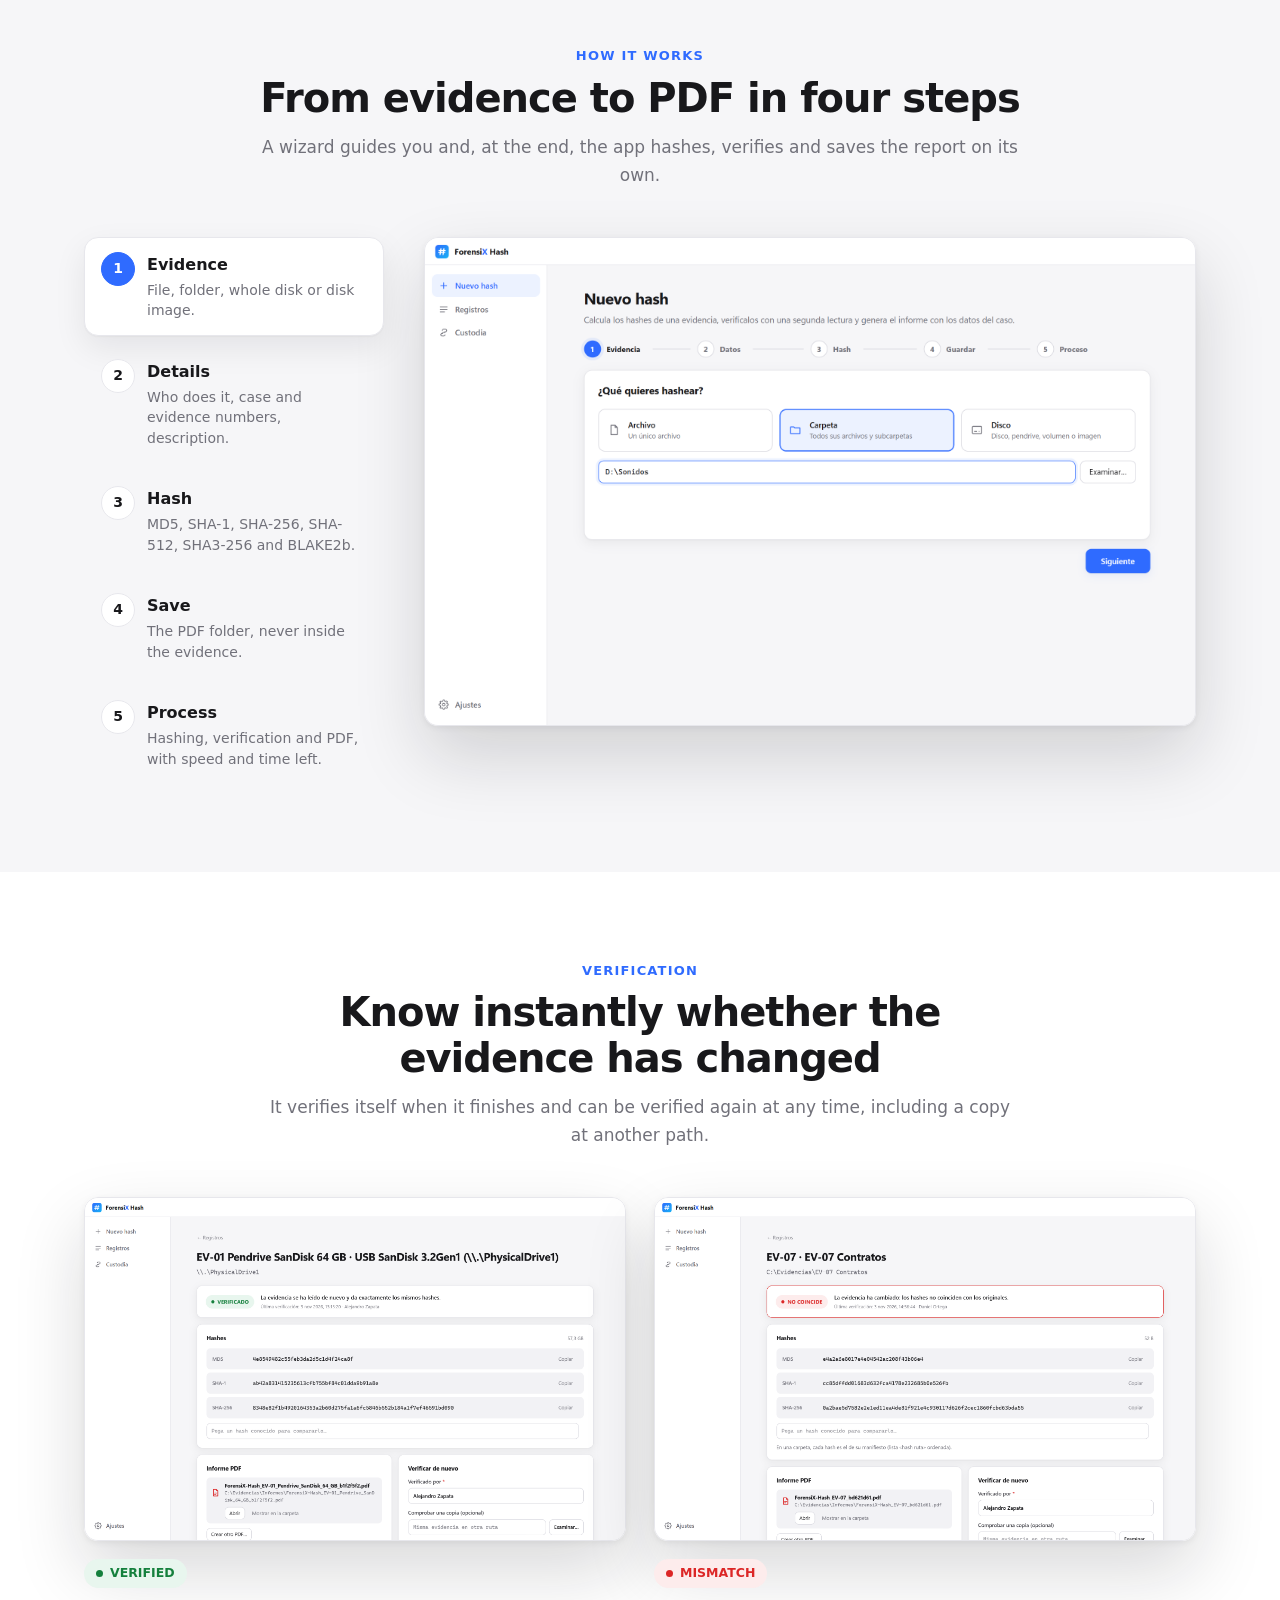
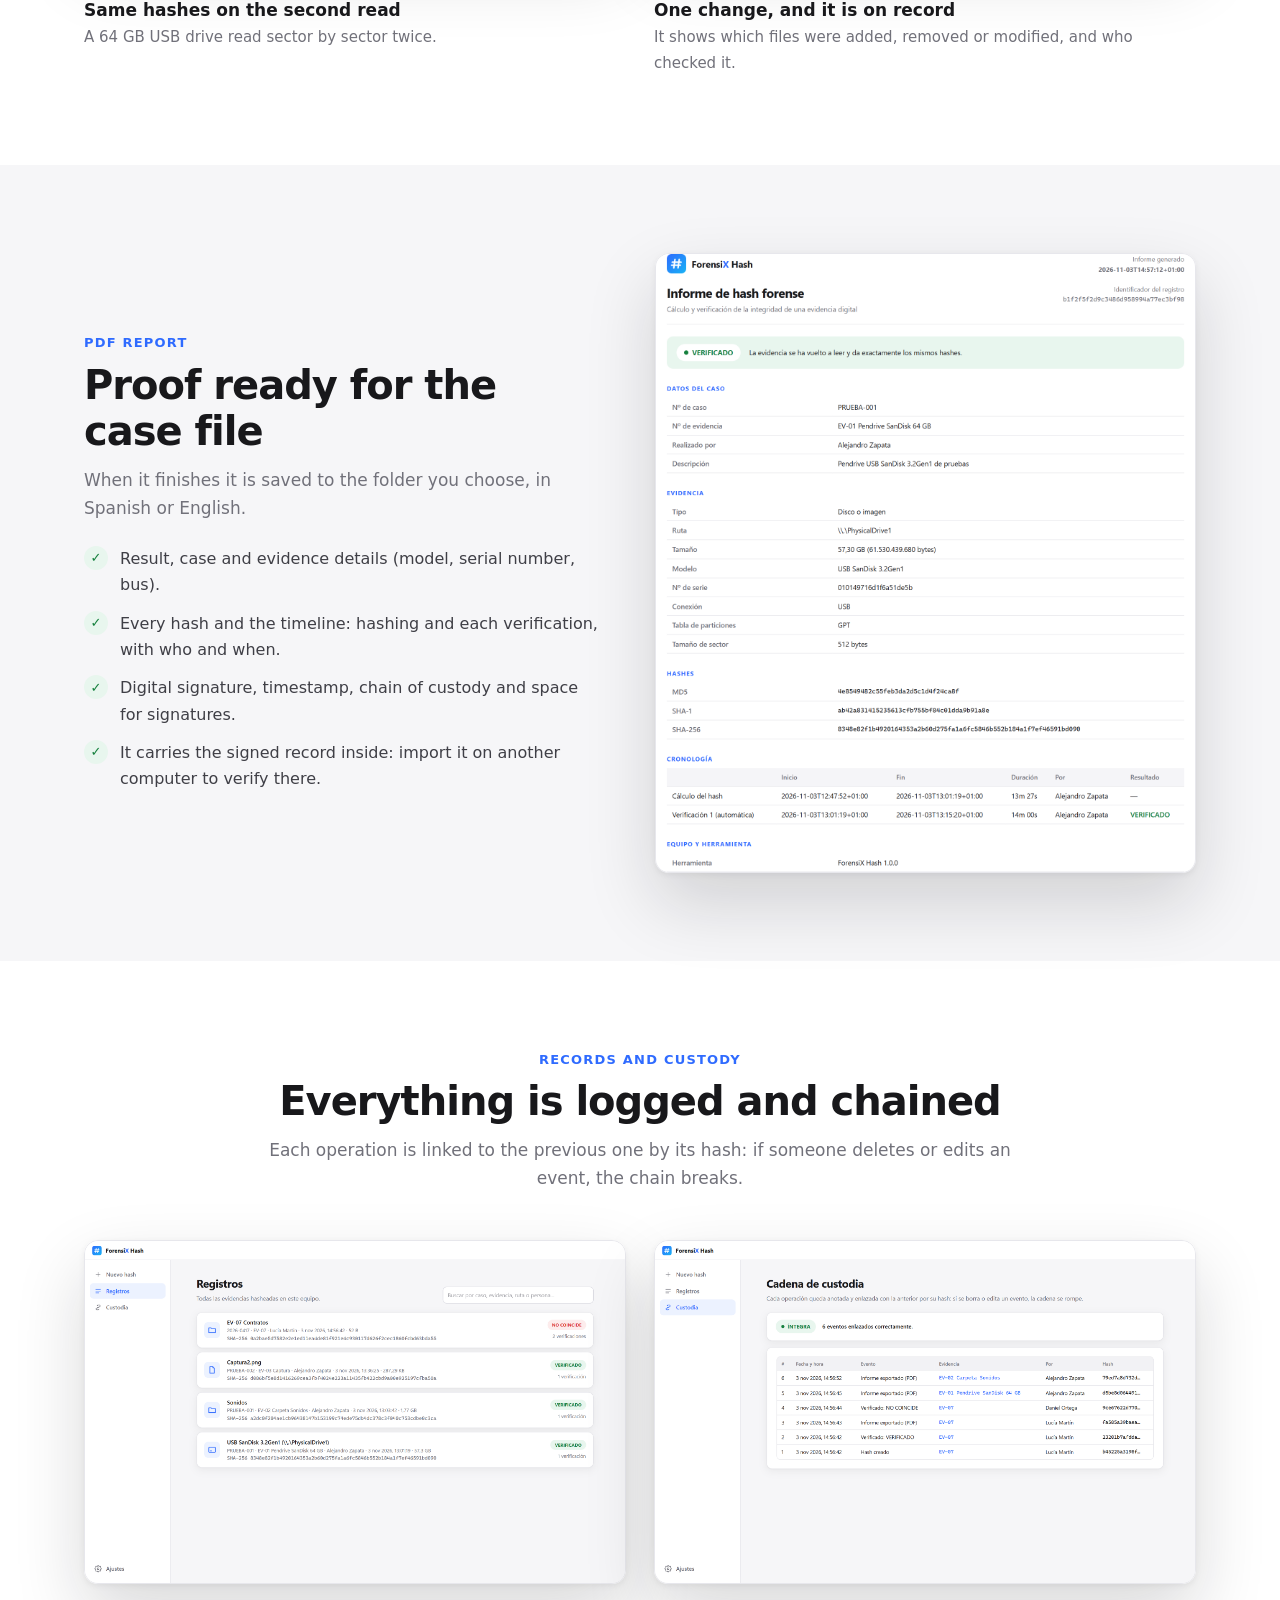
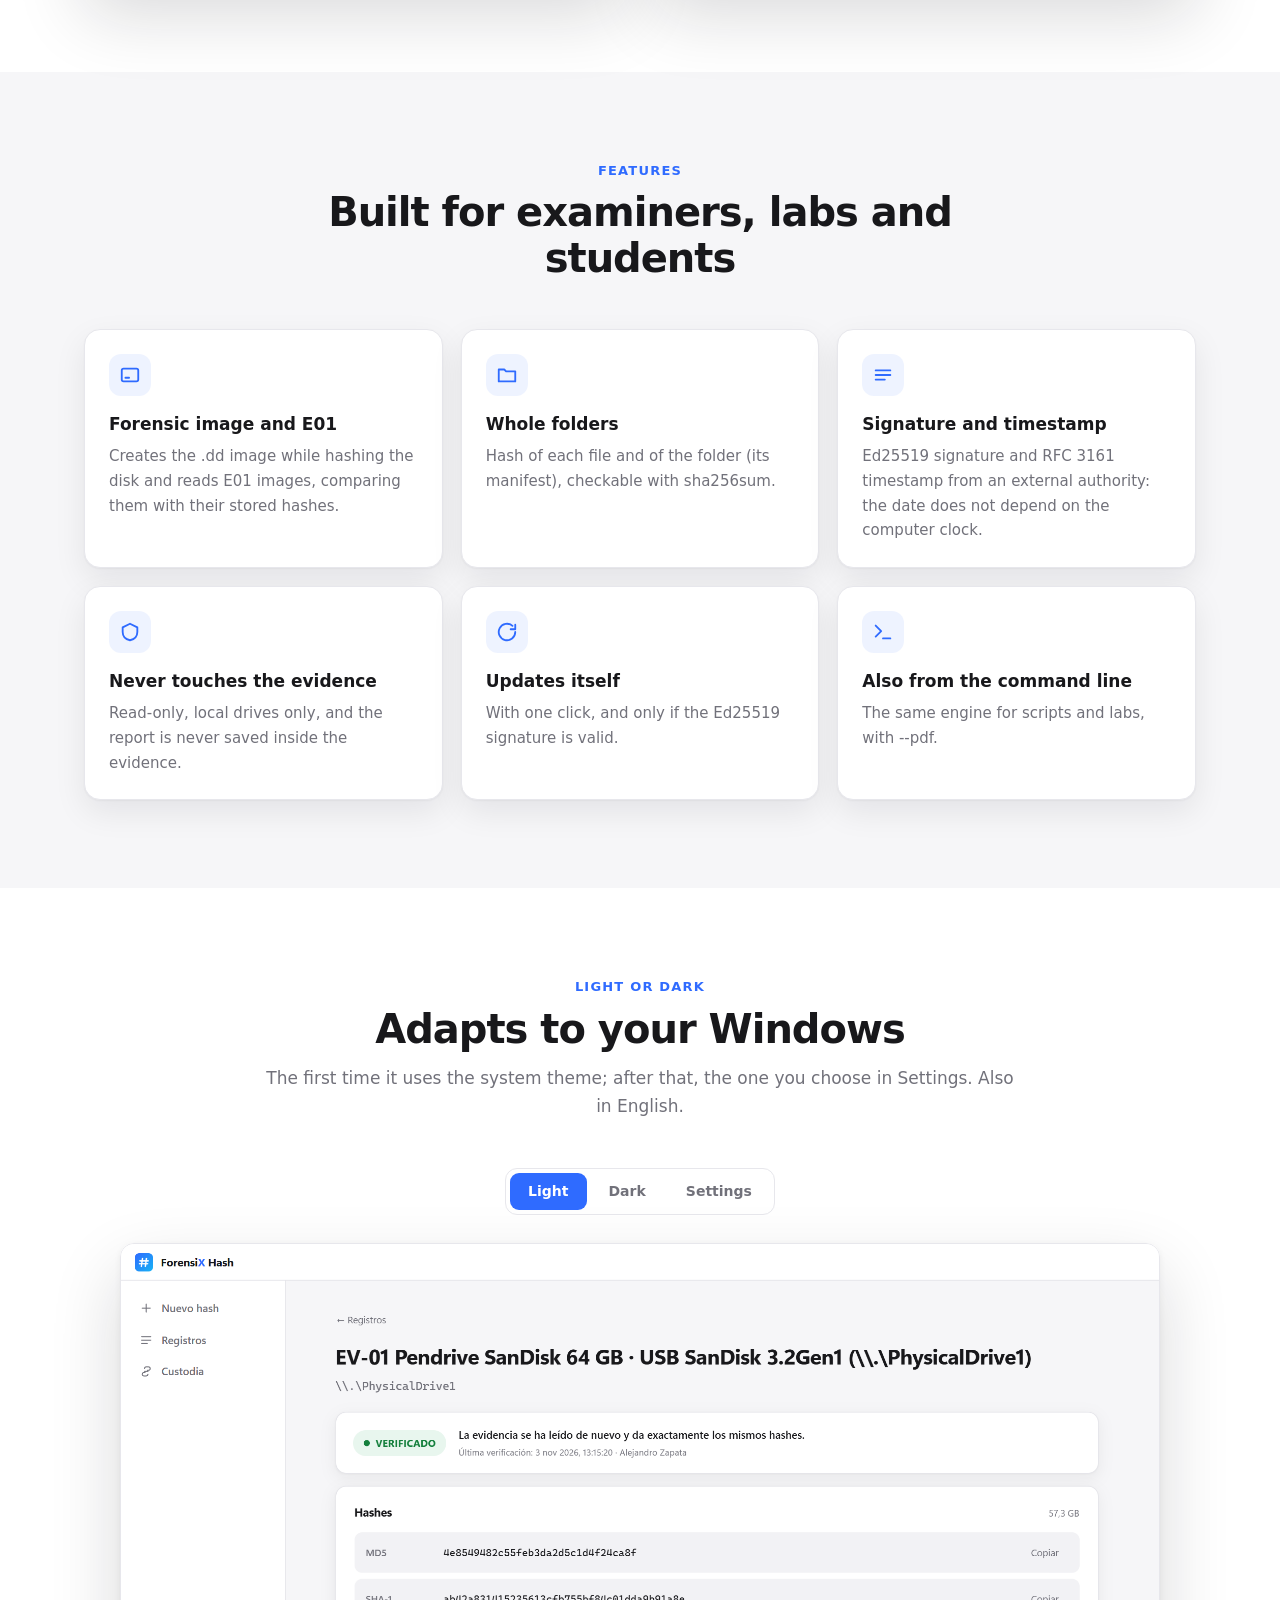
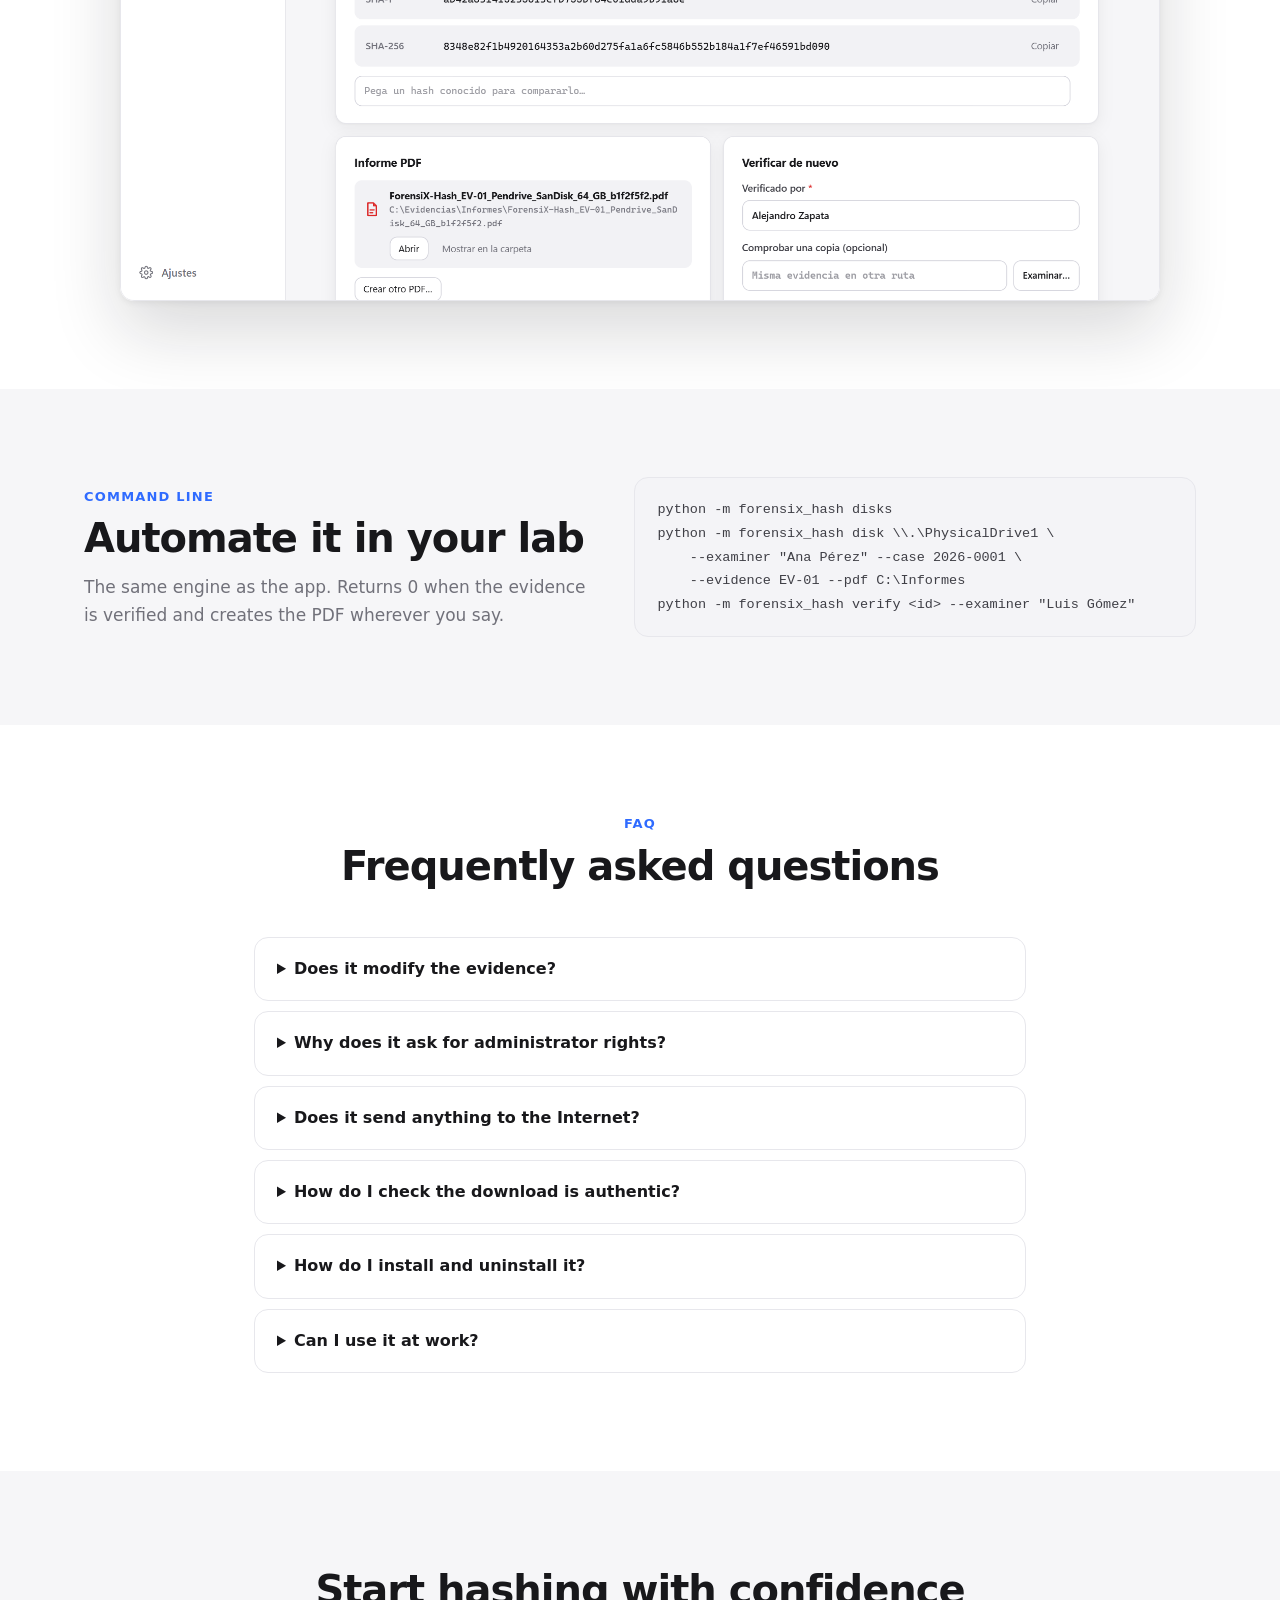
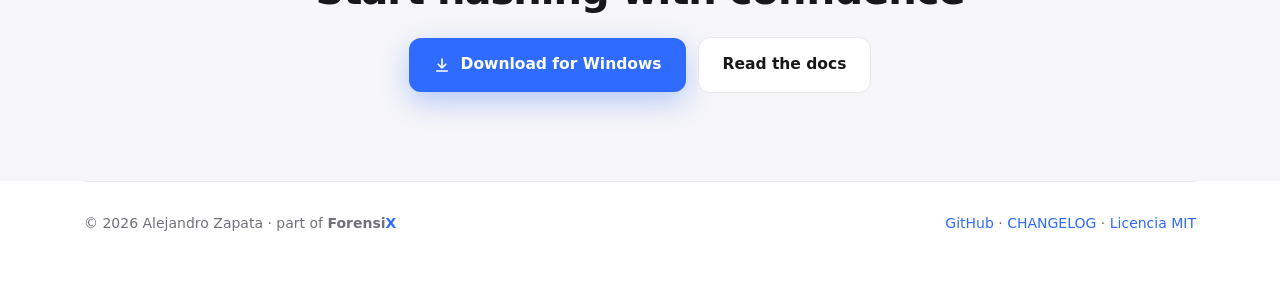
==== commit 385a19fd: "Custodia: el evento antes que el registro; README, web y SECURITY con lo nuevo" ====
--- a/docs/index.html
+++ b/docs/index.html
@@ -170,9 +170,9 @@
 
     <div class="stats">
       <div class="stat"><b>6</b><span data-es="algoritmos a la vez" data-en="algorithms at once">algoritmos a la vez</span></div>
-      <div class="stat"><b>2×</b><span data-es="lectura: cálculo y verificación" data-en="reads: hash and verify">lectura: cálculo y verificación</span></div>
+      <div class="stat"><b>E01</b><span data-es="y creación de imágenes .dd" data-en="and .dd image creation">y creación de imágenes .dd</span></div>
       <div class="stat"><b>PDF</b><span data-es="informe listo para firmar" data-en="report ready to sign">informe listo para firmar</span></div>
-      <div class="stat"><b>Ed25519</b><span data-es="actualizaciones firmadas" data-en="signed updates">actualizaciones firmadas</span></div>
+      <div class="stat"><b>RFC 3161</b><span data-es="firma y sello de tiempo" data-en="signature and timestamp">firma y sello de tiempo</span></div>
     </div>
   </div>
 
@@ -240,7 +240,8 @@
         <ul>
           <li data-es="Resultado, datos del caso y de la evidencia (modelo, nº de serie, conexión)." data-en="Result, case and evidence details (model, serial number, bus).">Resultado, datos del caso y de la evidencia (modelo, nº de serie, conexión).</li>
           <li data-es="Todos los hashes y la cronología: cálculo y cada verificación, con quién y cuándo." data-en="Every hash and the timeline: hashing and each verification, with who and when.">Todos los hashes y la cronología: cálculo y cada verificación, con quién y cuándo.</li>
-          <li data-es="Cadena de custodia, sello de integridad y espacio para firmas." data-en="Chain of custody, integrity seal and space for signatures.">Cadena de custodia, sello de integridad y espacio para firmas.</li>
+          <li data-es="Firma digital, sello de tiempo, cadena de custodia y espacio para firmas." data-en="Digital signature, timestamp, chain of custody and space for signatures.">Firma digital, sello de tiempo, cadena de custodia y espacio para firmas.</li>
+          <li data-es="Lleva dentro el registro firmado: se importa en otro equipo para verificar allí." data-en="It carries the signed record inside: import it on another computer to verify there.">Lleva dentro el registro firmado: se importa en otro equipo para verificar allí.</li>
         </ul>
       </div>
       <img class="shot" src="capturas/informe.png" alt="Informe PDF de un pendrive" loading="lazy">
@@ -269,14 +270,14 @@
       </div>
       <div class="grid">
         <div class="card"><div class="icon"><svg viewBox="0 0 24 24"><rect x="3" y="5" width="18" height="14" rx="2"/><path d="M7 15h4"/></svg></div>
-          <h3 data-es="Discos completos" data-en="Whole disks">Discos completos</h3>
-          <p data-es="Disco físico, volúmenes e imágenes .dd/.raw/.iso, sector a sector y en solo lectura." data-en="Physical disk, volumes and .dd/.raw/.iso images, sector by sector and read-only.">Disco físico, volúmenes e imágenes .dd/.raw/.iso, sector a sector y en solo lectura.</p></div>
+          <h3 data-es="Imagen forense y E01" data-en="Forensic image and E01">Imagen forense y E01</h3>
+          <p data-es="Crea la imagen .dd mientras hashea el disco y lee imágenes E01, comparándolas con sus hashes guardados." data-en="Creates the .dd image while hashing the disk and reads E01 images, comparing them with their stored hashes.">Crea la imagen .dd mientras hashea el disco y lee imágenes E01, comparándolas con sus hashes guardados.</p></div>
         <div class="card"><div class="icon"><svg viewBox="0 0 24 24"><path d="M3 6h6l2 2h10v11H3z"/></svg></div>
           <h3 data-es="Carpetas enteras" data-en="Whole folders">Carpetas enteras</h3>
           <p data-es="Hash de cada archivo y de la carpeta (su manifiesto), comprobable con sha256sum." data-en="Hash of each file and of the folder (its manifest), checkable with sha256sum.">Hash de cada archivo y de la carpeta (su manifiesto), comprobable con sha256sum.</p></div>
         <div class="card"><div class="icon"><svg viewBox="0 0 24 24"><path d="M4 7h16M4 12h16M4 17h10"/></svg></div>
-          <h3 data-es="Seis algoritmos" data-en="Six algorithms">Seis algoritmos</h3>
-          <p data-es="Calculados a la vez en una sola lectura, en paralelo." data-en="Calculated at once in a single read, in parallel.">Calculados a la vez en una sola lectura, en paralelo.</p></div>
+          <h3 data-es="Firma y sello de tiempo" data-en="Signature and timestamp">Firma y sello de tiempo</h3>
+          <p data-es="Firma Ed25519 y sello RFC 3161 de una autoridad externa: la fecha no depende del reloj del equipo." data-en="Ed25519 signature and RFC 3161 timestamp from an external authority: the date does not depend on the computer clock.">Firma Ed25519 y sello RFC 3161 de una autoridad externa: la fecha no depende del reloj del equipo.</p></div>
         <div class="card"><div class="icon"><svg viewBox="0 0 24 24"><path d="M12 3l8 4v5c0 5-3.5 8-8 9-4.5-1-8-4-8-9V7z"/></svg></div>
           <h3 data-es="Nunca toca la evidencia" data-en="Never touches the evidence">Nunca toca la evidencia</h3>
           <p data-es="Solo lectura, solo unidades locales, y el informe nunca se guarda dentro de la evidencia." data-en="Read-only, local drives only, and the report is never saved inside the evidence.">Solo lectura, solo unidades locales, y el informe nunca se guarda dentro de la evidencia.</p></div>
@@ -336,8 +337,8 @@
         <p data-es="Windows solo permite leer un disco entero a un administrador. La app avisa y se puede reiniciar como administrador con un clic. Para archivos, carpetas e imágenes no hace falta."
            data-en="Windows only lets an administrator read a whole disk. The app warns you and can restart as administrator with one click. Files, folders and images don't need it.">Windows solo permite leer un disco entero a un administrador. La app avisa y se puede reiniciar como administrador con un clic. Para archivos, carpetas e imágenes no hace falta.</p></details>
       <details><summary data-es="¿Envía algo a Internet?" data-en="Does it send anything to the Internet?">¿Envía algo a Internet?</summary>
-        <p data-es="No. Evidencias, registros e informes se quedan en tu equipo. Solo consulta GitHub para buscar actualizaciones, y se puede desactivar en Ajustes."
-           data-en="No. Evidence, records and reports stay on your computer. It only checks GitHub for updates, and that can be turned off in Settings.">No. Evidencias, registros e informes se quedan en tu equipo. Solo consulta GitHub para buscar actualizaciones, y se puede desactivar en Ajustes.</p></details>
+        <p data-es="No. Evidencias, registros e informes se quedan en tu equipo. Solo consulta GitHub para buscar actualizaciones y pide el sello de tiempo enviando únicamente un hash; las dos cosas se desactivan en Ajustes."
+           data-en="No. Evidence, records and reports stay on your computer. It only checks GitHub for updates and requests the timestamp by sending just a hash; both can be turned off in Settings.">No. Evidencias, registros e informes se quedan en tu equipo. Solo consulta GitHub para buscar actualizaciones y pide el sello de tiempo enviando únicamente un hash; las dos cosas se desactivan en Ajustes.</p></details>
       <details><summary data-es="¿Cómo compruebo que la descarga es auténtica?" data-en="How do I check the download is authentic?">¿Cómo compruebo que la descarga es auténtica?</summary>
         <p data-es="Cada versión publica SHA256SUMS.txt firmado con los hashes del instalador y del .exe. En PowerShell: Get-FileHash .\ForensiX-Hash_1.0.0_x64-setup.exe -Algorithm SHA256 y compara el valor."
            data-en="Each release publishes a signed SHA256SUMS.txt with the hashes of the installer and the .exe. In PowerShell: Get-FileHash .\ForensiX-Hash_1.0.0_x64-setup.exe -Algorithm SHA256 and compare the value.">Cada versión publica SHA256SUMS.txt firmado con los hashes del instalador y del .exe. En PowerShell: Get-FileHash .\ForensiX-Hash_1.0.0_x64-setup.exe -Algorithm SHA256 y compara el valor.</p></details>
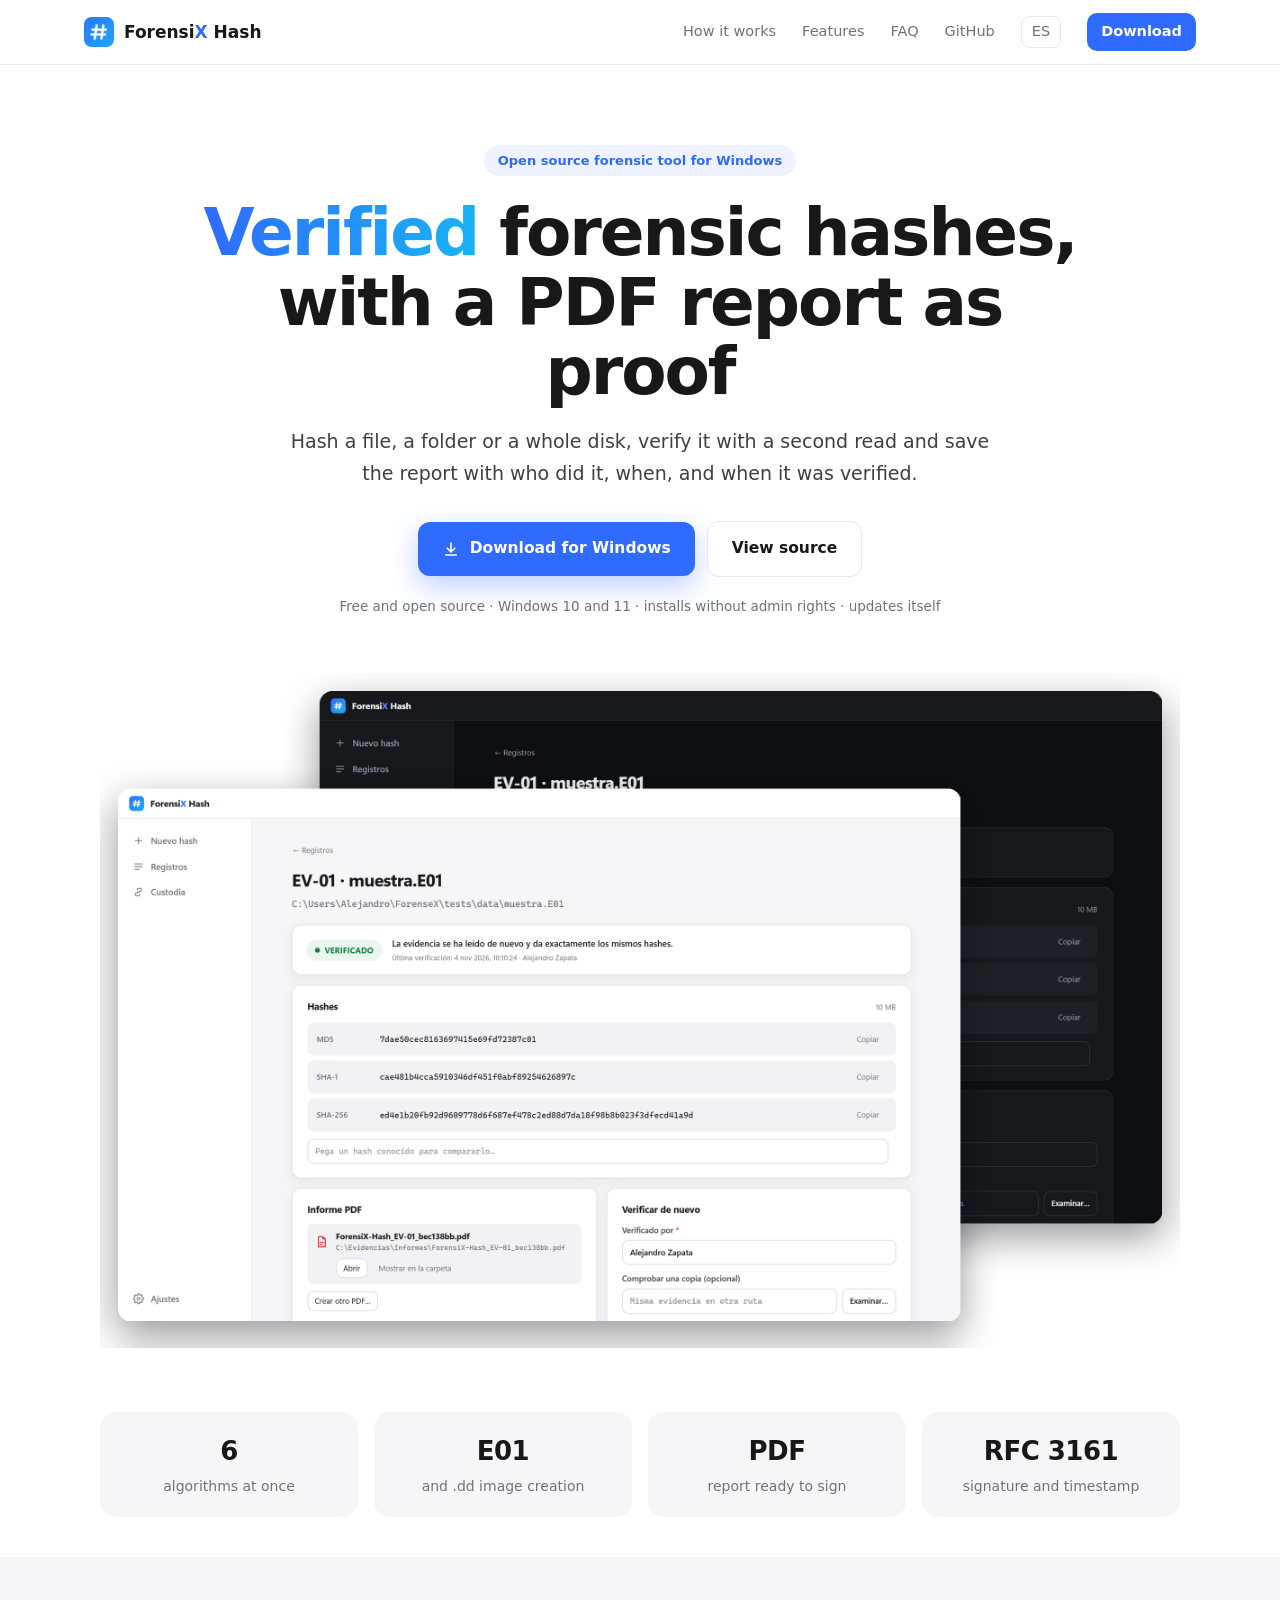
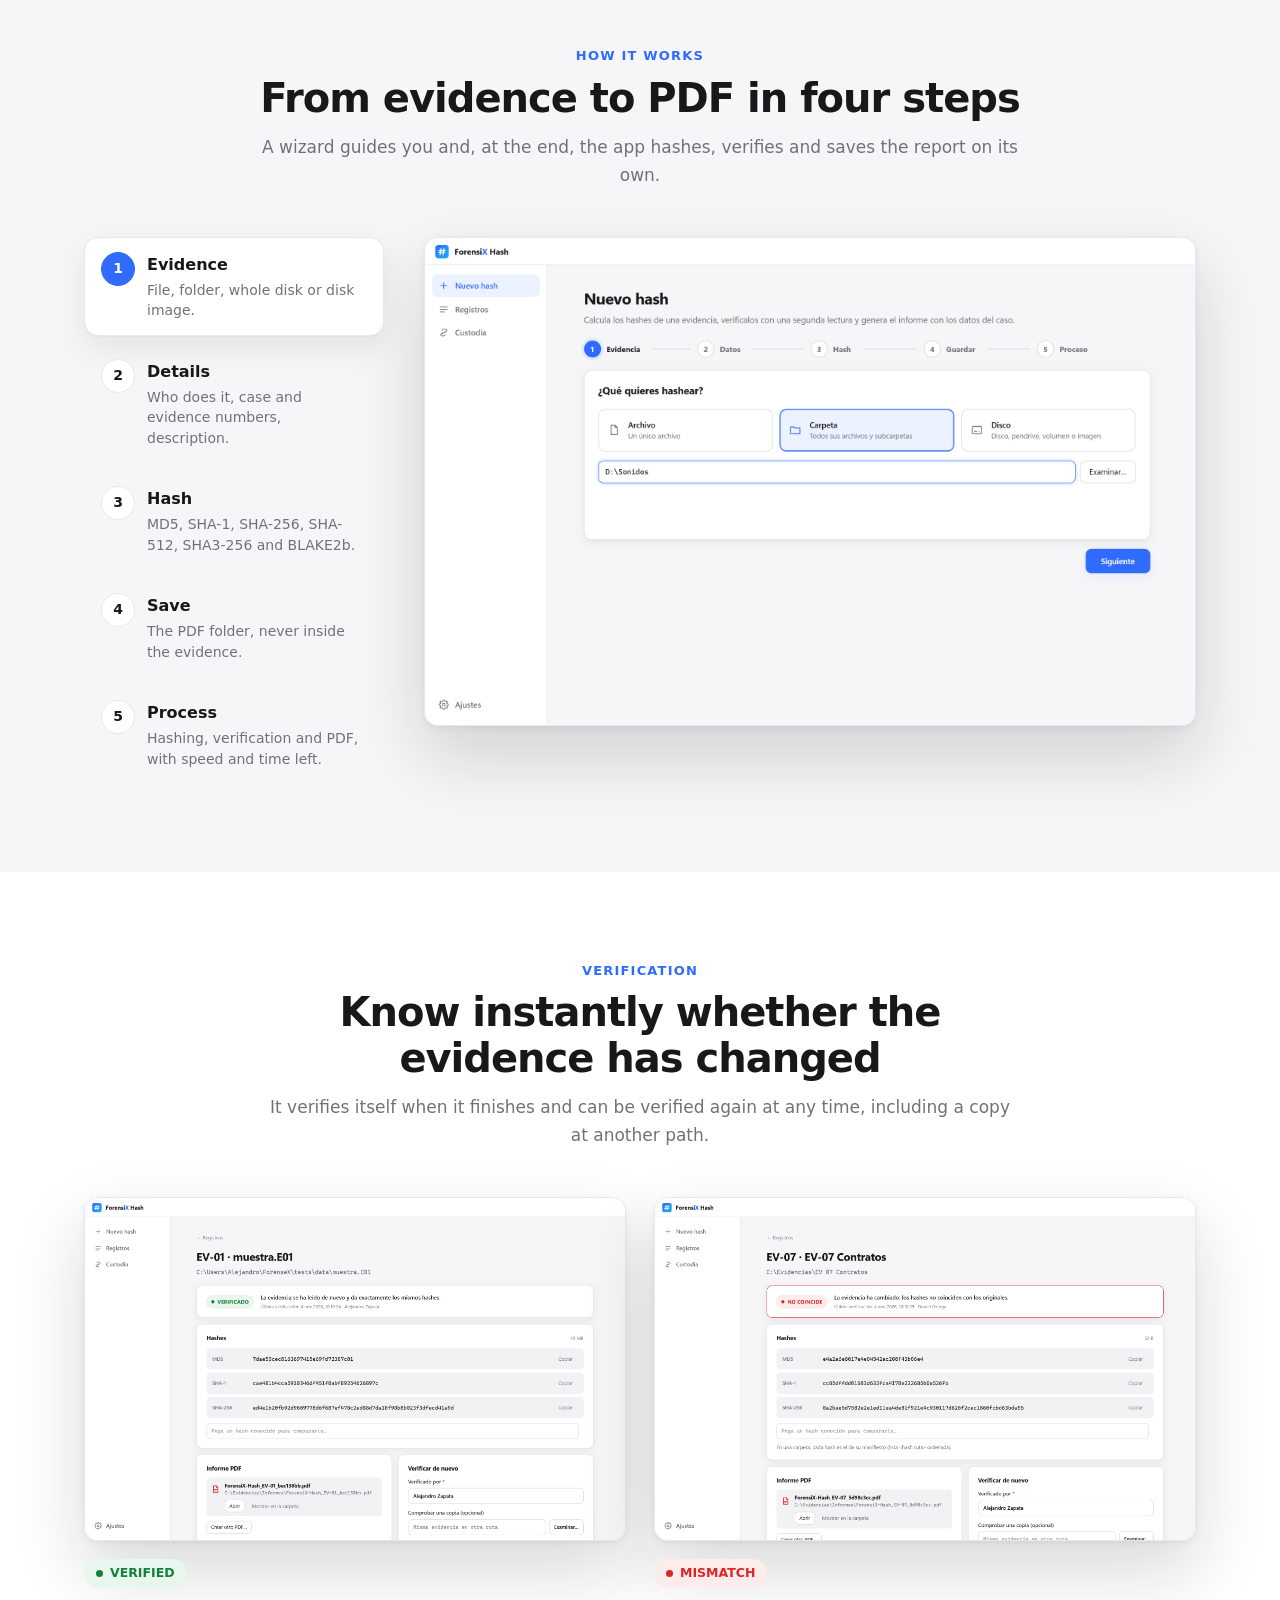
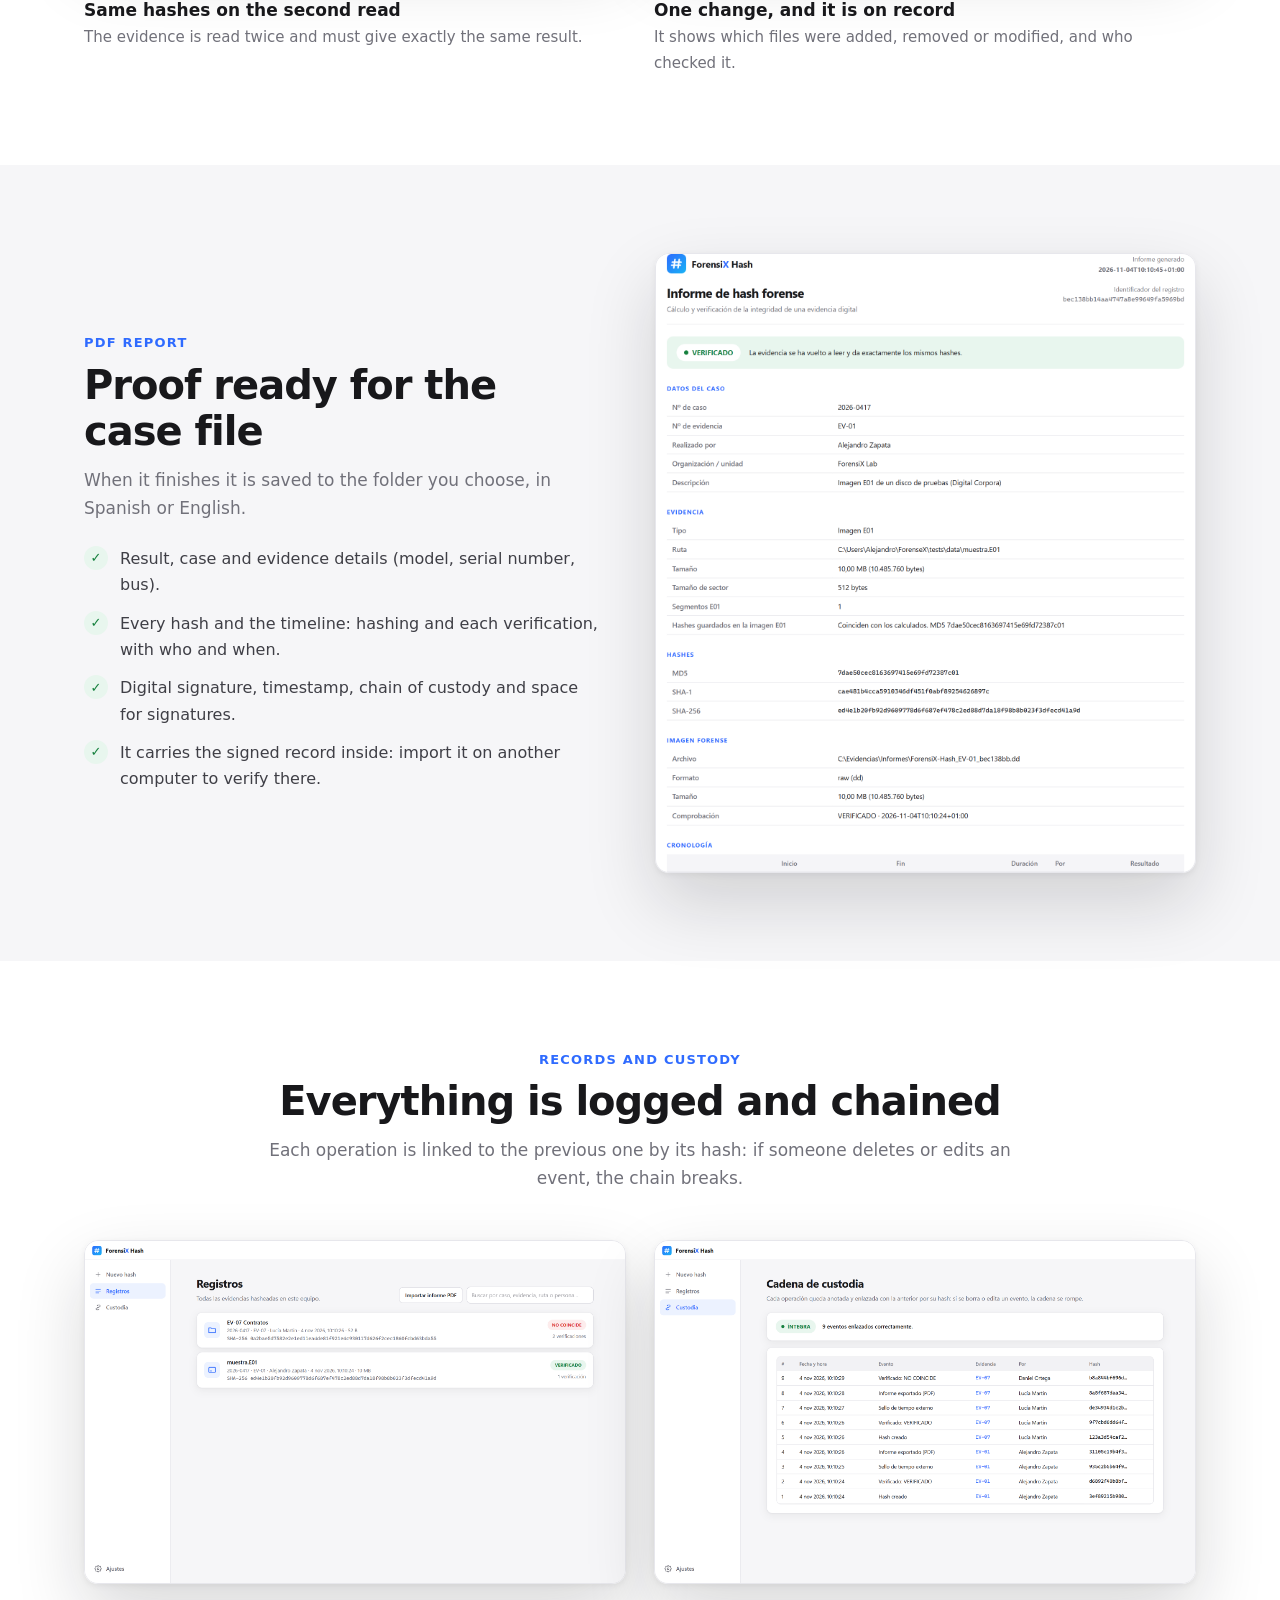
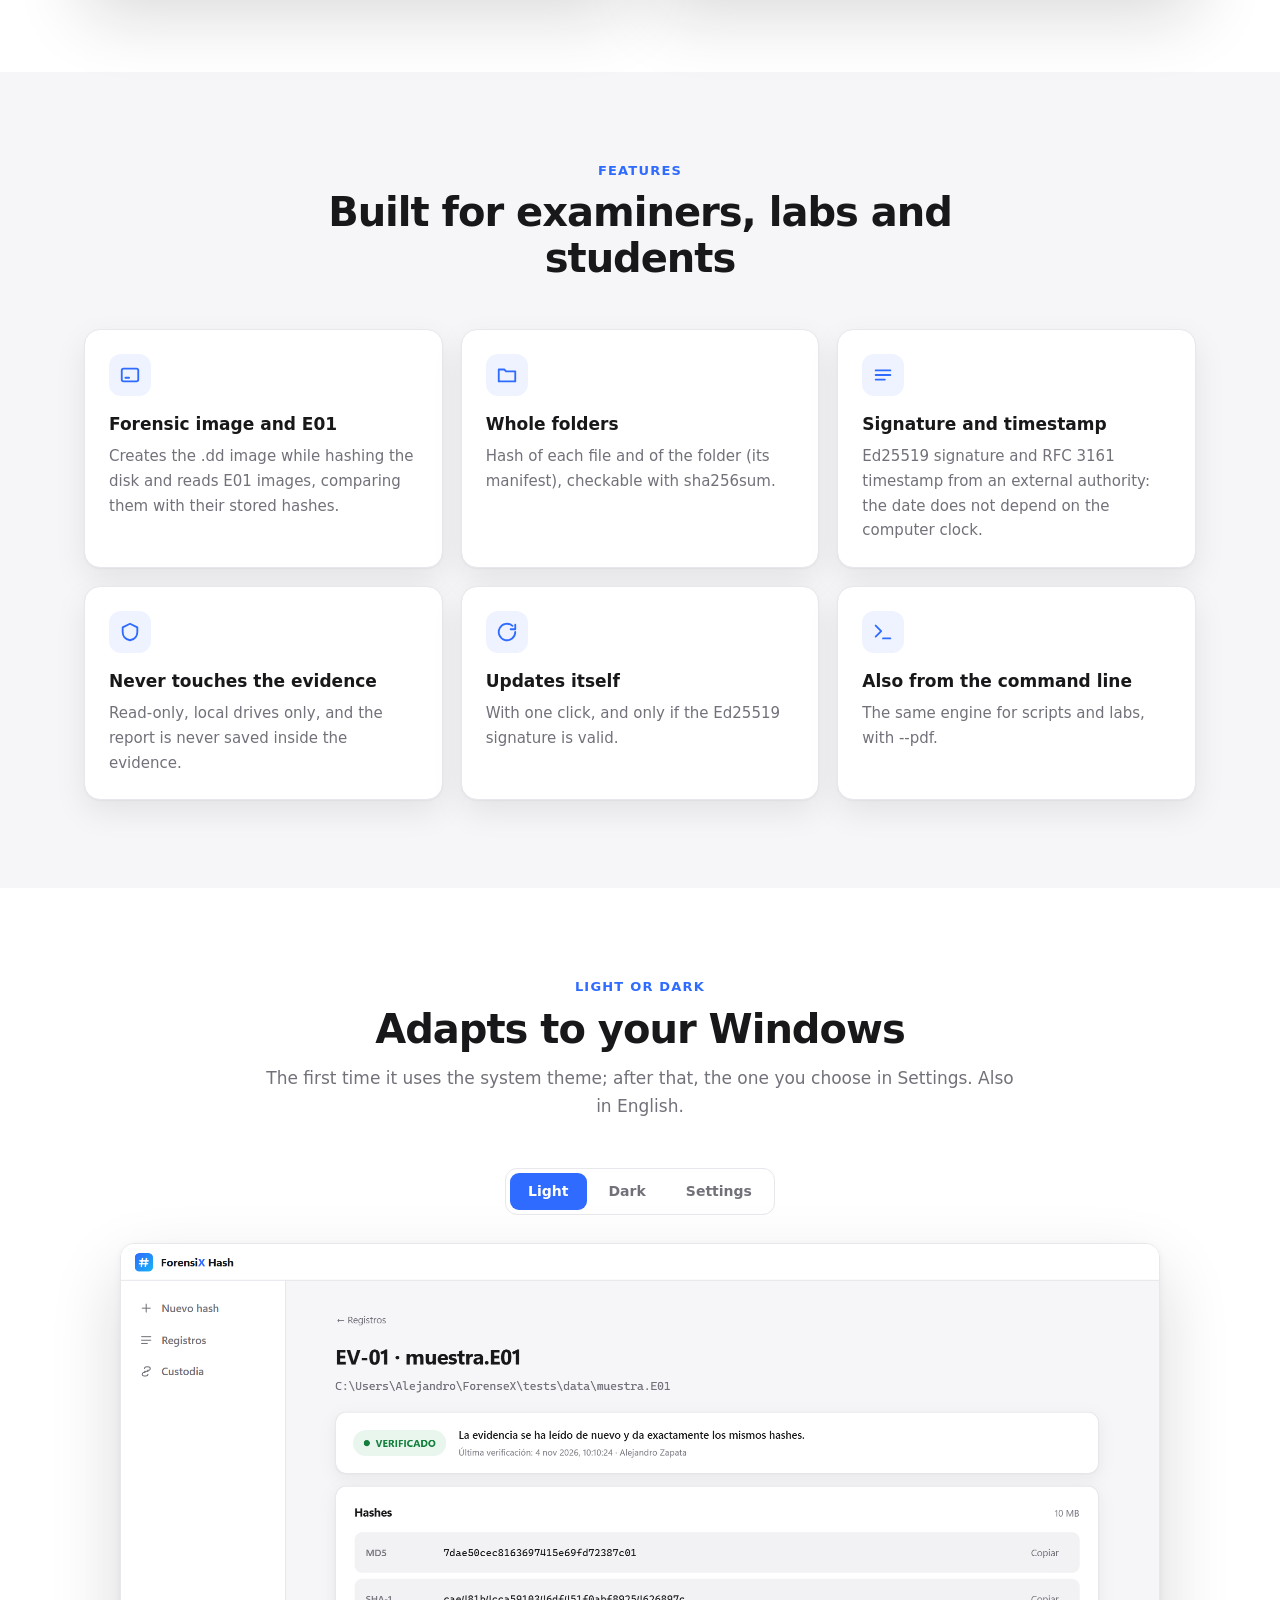
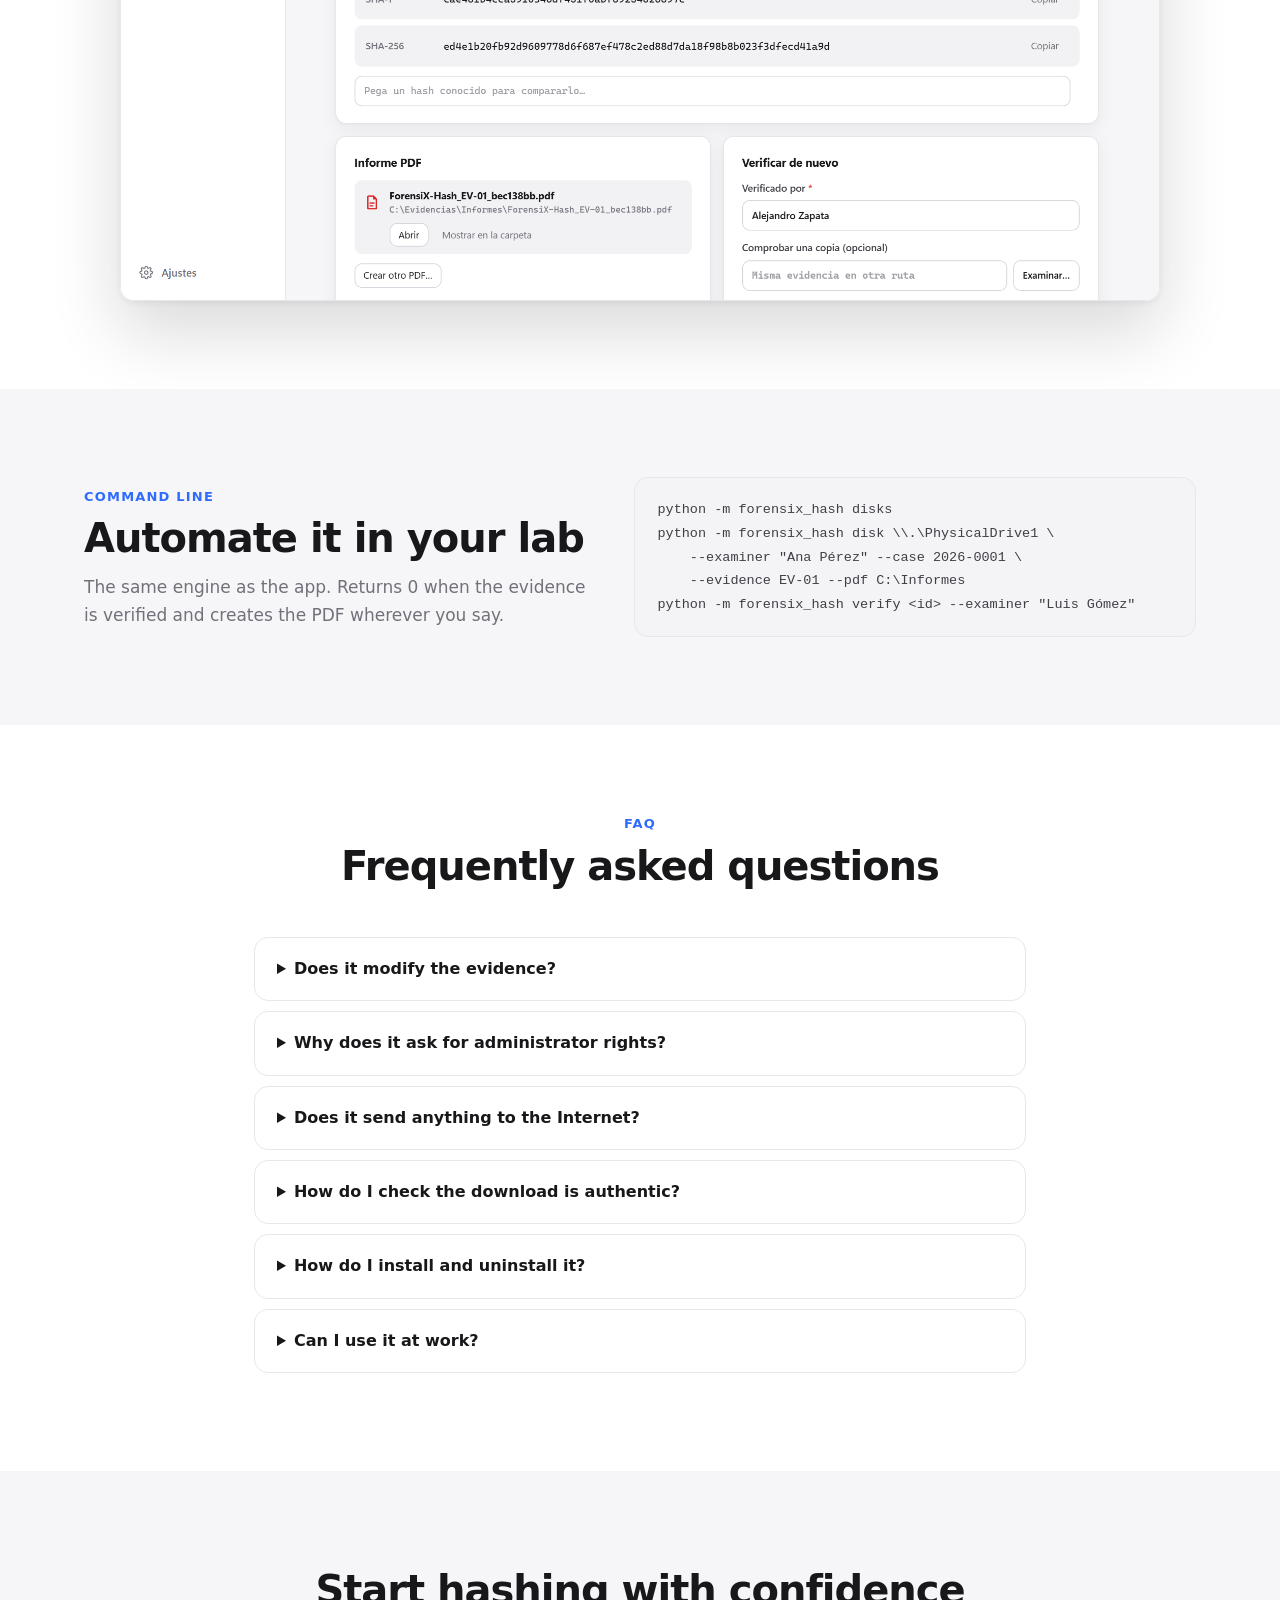
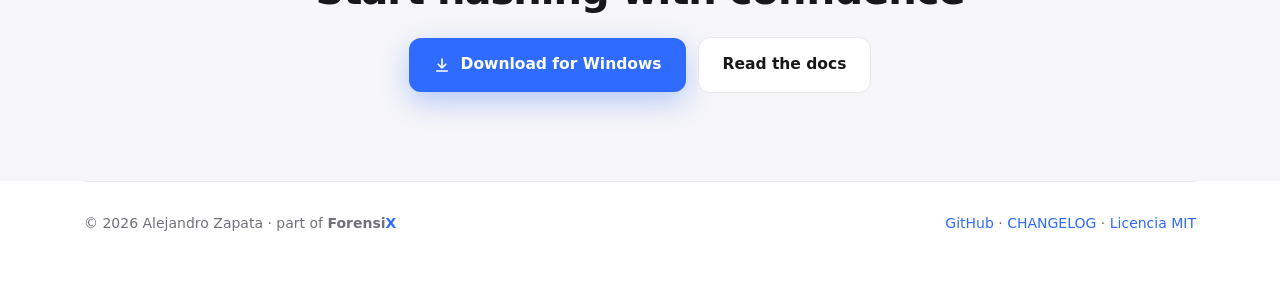
==== commit 105bbc51: "Capturas nuevas con datos de demostración y sin el nombre del equipo" ====
--- a/docs/index.html
+++ b/docs/index.html
@@ -216,10 +216,10 @@
       </div>
       <div class="pair">
         <figure>
-          <img class="shot" src="capturas/resultado.png" alt="Pendrive de 64 GB verificado" loading="lazy">
+          <img class="shot" src="capturas/resultado.png" alt="Imagen E01 verificada" loading="lazy">
           <figcaption><span class="verdict ok" data-es="VERIFICADO" data-en="VERIFIED">VERIFICADO</span>
             <b data-es="Mismos hashes en la segunda lectura" data-en="Same hashes on the second read">Mismos hashes en la segunda lectura</b>
-            <span data-es="Un pendrive USB de 64 GB leído sector a sector dos veces." data-en="A 64 GB USB drive read sector by sector twice.">Un pendrive USB de 64 GB leído sector a sector dos veces.</span></figcaption>
+            <span data-es="La evidencia se lee dos veces y debe dar exactamente lo mismo." data-en="The evidence is read twice and must give exactly the same result.">La evidencia se lee dos veces y debe dar exactamente lo mismo.</span></figcaption>
         </figure>
         <figure>
           <img class="shot" src="capturas/no-coincide.png" alt="Carpeta modificada: no coincide" loading="lazy">
@@ -244,7 +244,7 @@
           <li data-es="Lleva dentro el registro firmado: se importa en otro equipo para verificar allí." data-en="It carries the signed record inside: import it on another computer to verify there.">Lleva dentro el registro firmado: se importa en otro equipo para verificar allí.</li>
         </ul>
       </div>
-      <img class="shot" src="capturas/informe.png" alt="Informe PDF de un pendrive" loading="lazy">
+      <img class="shot" src="capturas/informe.png" alt="Informe PDF de una imagen E01" loading="lazy">
     </div>
   </section>
 
